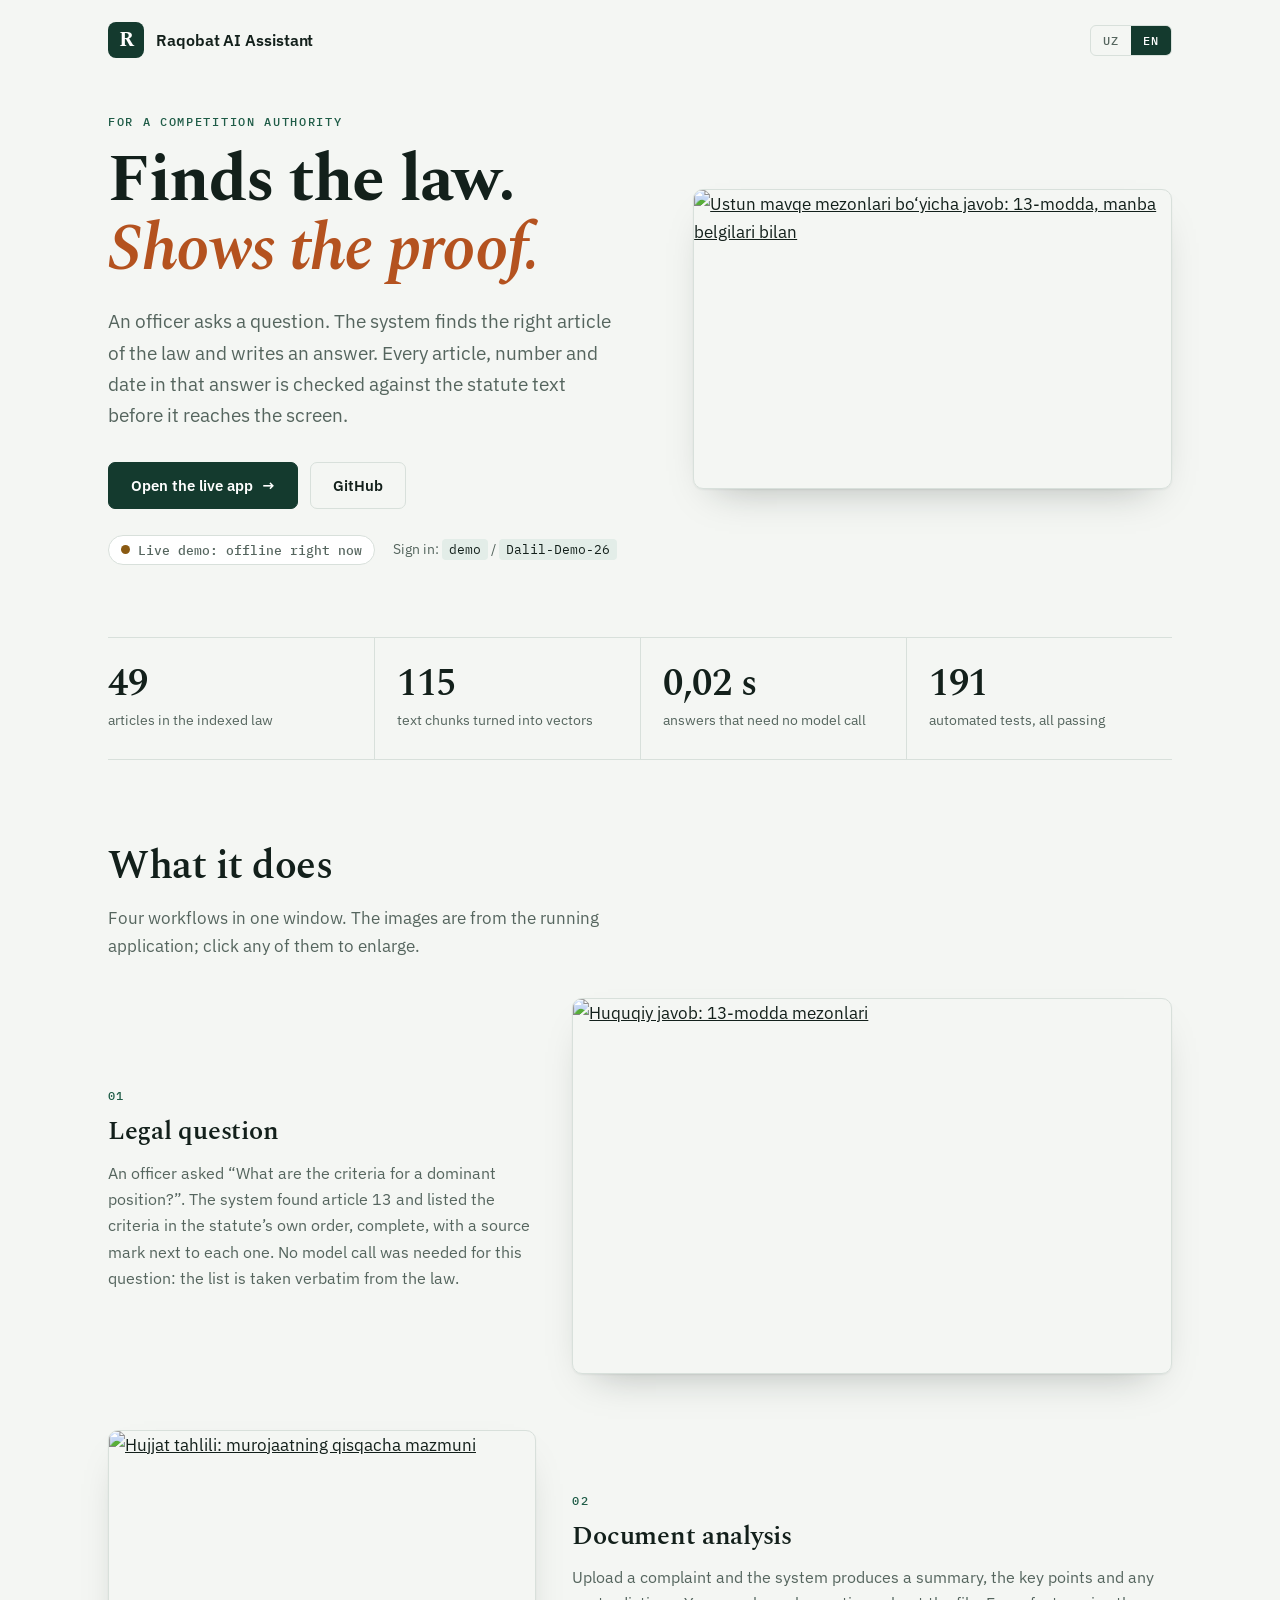
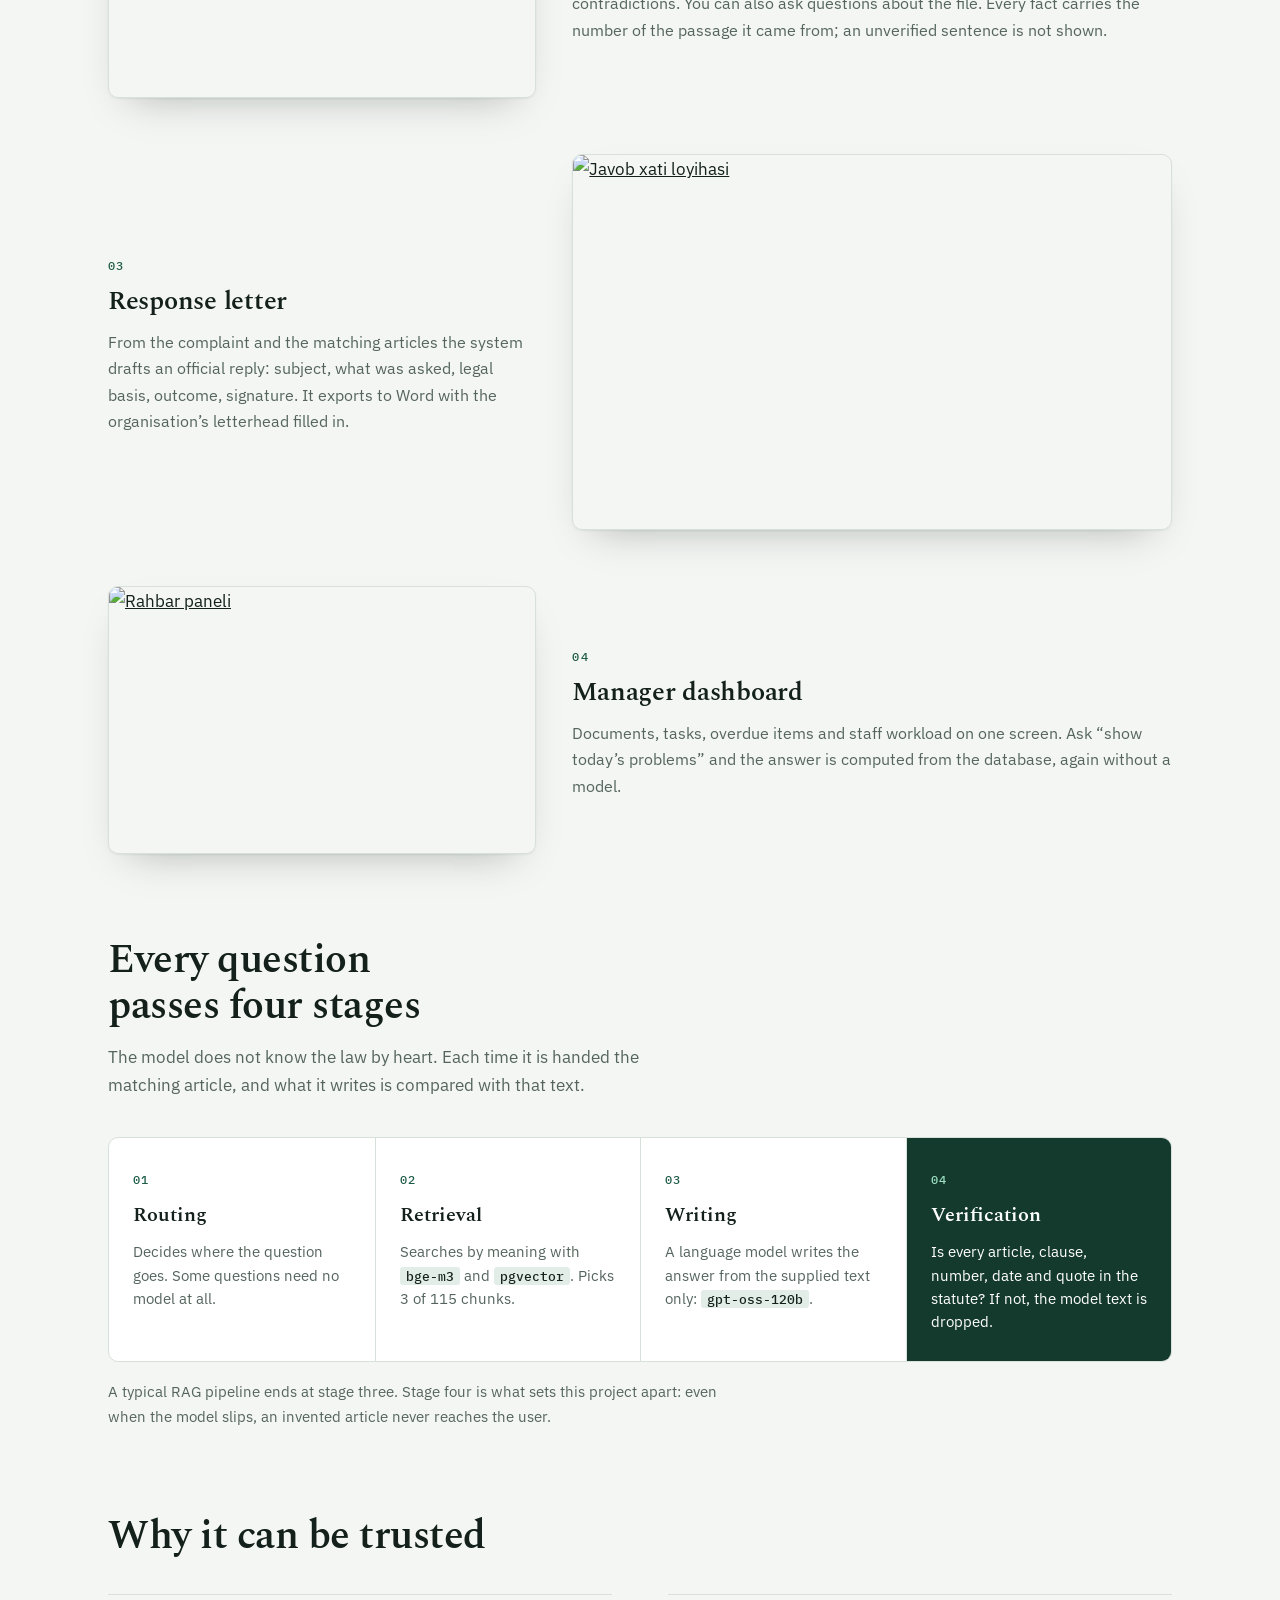
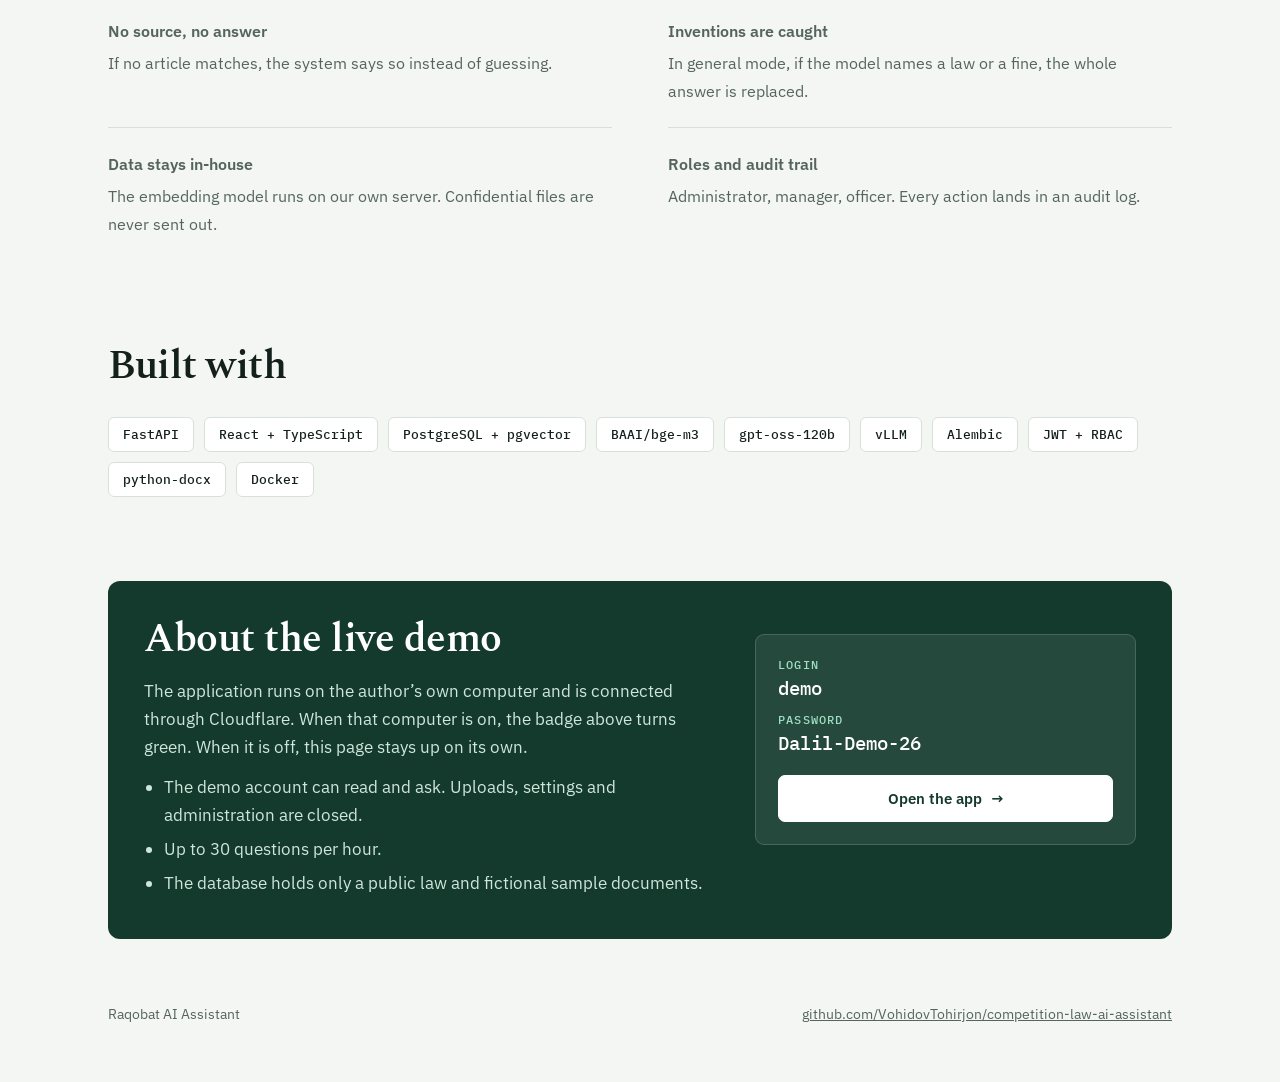
==== deploy/cloudflare/site/index.html @ 1a6912bb "feat(deploy): public demo on Cloudflare Pages behind a read-only gateway deploy/cloudflare holds the" ====
<!doctype html>
<html lang="uz">
<head>
<meta charset="utf-8">
<meta name="viewport" content="width=device-width, initial-scale=1">
<title>Raqobat AI Assistant</title>
<meta name="description" content="Raqobat qo‘mitasi xodimlari uchun AI yordamchi. Har bir javob qonun moddasiga tayanadi va chiqishdan oldin tekshiriladi.">
<link rel="icon" href="data:image/svg+xml,%3Csvg xmlns='http://www.w3.org/2000/svg' viewBox='0 0 32 32'%3E%3Crect width='32' height='32' rx='7' fill='%23143A2E'/%3E%3Ctext x='16' y='23' font-size='20' text-anchor='middle' fill='white' font-family='Georgia,serif' font-weight='700'%3ER%3C/text%3E%3C/svg%3E">
<link rel="stylesheet" href="https://fonts.googleapis.com/css2?family=Spectral:ital,wght@0,400;0,600;0,700;1,400&family=IBM+Plex+Sans:wght@400;500;600&family=IBM+Plex+Mono:wght@400;500&display=swap">
<style>
  :root {
    --paper: #F4F6F3;
    --surface: #FFFFFF;
    --ink: #13201B;
    --muted: #55655E;
    --rule: #D8E0DB;
    --green: #143A2E;
    --green-mid: #1F5C47;
    --green-soft: #E3EDE8;
    --accent: #B4521F;
    --ok: #1C7A4F;
    --off: #8A5A12;
    --shadow: 0 1px 2px rgba(19,32,27,.06), 0 18px 40px -22px rgba(19,32,27,.35);
    --display: "Spectral", Georgia, serif;
    --body: "IBM Plex Sans", system-ui, sans-serif;
    --mono: "IBM Plex Mono", ui-monospace, monospace;
  }
  @media (prefers-color-scheme: dark) {
    :root:not([data-theme="light"]) {
      --paper: #0E1613; --surface: #15211C; --ink: #E5ECE8; --muted: #93A59D;
      --rule: #25332D; --green: #0A241B; --green-mid: #5FBF9C; --green-soft: #17302A;
      --accent: #E08A57; --ok: #5FD39A; --off: #E0B060;
      --shadow: 0 1px 2px rgba(0,0,0,.4), 0 18px 40px -22px rgba(0,0,0,.7);
    }
  }
  :root[data-theme="dark"] {
    --paper: #0E1613; --surface: #15211C; --ink: #E5ECE8; --muted: #93A59D;
    --rule: #25332D; --green: #0A241B; --green-mid: #5FBF9C; --green-soft: #17302A;
    --accent: #E08A57; --ok: #5FD39A; --off: #E0B060;
    --shadow: 0 1px 2px rgba(0,0,0,.4), 0 18px 40px -22px rgba(0,0,0,.7);
  }

  * { box-sizing: border-box; }
  html { scroll-behavior: smooth; }
  body { margin: 0; background: var(--paper); color: var(--ink); font-family: var(--body);
         font-size: 17px; line-height: 1.65; -webkit-font-smoothing: antialiased; }
  .wrap { max-width: 1120px; margin: 0 auto; padding: 0 28px; }
  a { color: inherit; }
  :focus-visible { outline: 2px solid var(--accent); outline-offset: 3px; }

  /* top bar */
  header.top { display: flex; align-items: center; justify-content: space-between; padding: 22px 0; }
  .brand { display: flex; align-items: center; gap: 12px; text-decoration: none; }
  .mark { width: 36px; height: 36px; border-radius: 8px; background: var(--green); color: #fff;
          display: grid; place-items: center; font: 700 21px/1 var(--display); }
  .brand b { font-weight: 600; font-size: 16px; letter-spacing: -.005em; }
  .lang { display: flex; border: 1px solid var(--rule); border-radius: 6px; overflow: hidden; }
  .lang button { font: 500 12px var(--mono); letter-spacing: .08em; padding: 7px 12px; border: 0;
                 background: transparent; color: var(--muted); cursor: pointer; }
  .lang button[aria-pressed="true"] { background: var(--green); color: #fff; }

  /* hero */
  .hero { display: grid; grid-template-columns: minmax(0, 1.05fr) minmax(0, .95fr); gap: 56px;
          align-items: center; padding: 34px 0 72px; }
  .eyebrow { font: 500 12px var(--mono); letter-spacing: .14em; text-transform: uppercase;
             color: var(--green-mid); margin: 0 0 18px; }
  h1 { font-family: var(--display); font-weight: 700; font-size: clamp(40px, 5.6vw, 66px);
       line-height: 1.04; letter-spacing: -.02em; margin: 0 0 22px; text-wrap: balance; }
  h1 em { font-style: italic; font-weight: 600; color: var(--accent); }
  .lead { font-size: 19px; color: var(--muted); max-width: 46ch; margin: 0 0 30px; }
  .cta { display: flex; flex-wrap: wrap; gap: 12px; margin-bottom: 26px; }
  .btn { display: inline-flex; align-items: center; gap: 9px; font: 600 15px var(--body);
         padding: 13px 22px; border-radius: 7px; text-decoration: none; border: 1px solid var(--green);
         background: var(--green); color: #fff; }
  .btn.ghost { background: transparent; color: var(--ink); border-color: var(--rule); }
  .btn:hover { filter: brightness(1.12); }
  .btn.ghost:hover { background: var(--green-soft); filter: none; }

  .live { display: flex; flex-wrap: wrap; gap: 8px 18px; align-items: center; font-size: 14px; color: var(--muted); }
  .chip { display: inline-flex; align-items: center; gap: 8px; font: 500 12.5px var(--mono);
          padding: 6px 12px; border: 1px solid var(--rule); border-radius: 999px; background: var(--surface); }
  .dot { width: 9px; height: 9px; border-radius: 50%; background: var(--muted); }
  .chip[data-state="on"] .dot { background: var(--ok); box-shadow: 0 0 0 4px color-mix(in srgb, var(--ok) 22%, transparent); }
  .chip[data-state="off"] .dot { background: var(--off); }
  .live code { font-family: var(--mono); font-size: 13px; background: var(--green-soft); padding: 2px 7px; border-radius: 4px; color: var(--ink); }

  .shot { margin: 0; position: relative; }
  .shot img { display: block; width: 100%; height: auto; border-radius: 10px; border: 1px solid var(--rule); box-shadow: var(--shadow); }
  .shot a { display: block; cursor: zoom-in; }

  /* numbers */
  .numbers { display: grid; grid-template-columns: repeat(4, 1fr); border-block: 1px solid var(--rule); }
  .numbers div { padding: 26px 22px; border-left: 1px solid var(--rule); }
  .numbers div:first-child { border-left: 0; padding-left: 0; }
  .numbers b { display: block; font: 600 38px/1.1 var(--display); letter-spacing: -.01em; font-variant-numeric: tabular-nums; }
  .numbers span { font-size: 14px; color: var(--muted); }

  section { padding: 84px 0 0; }
  h2 { font-family: var(--display); font-weight: 600; font-size: clamp(28px, 3.6vw, 40px); line-height: 1.14;
       letter-spacing: -.012em; margin: 0 0 14px; text-wrap: balance; max-width: 22ch; }
  .sub { color: var(--muted); max-width: 56ch; margin: 0 0 38px; }

  /* features */
  .features { display: grid; gap: 56px; }
  .feature { display: grid; grid-template-columns: minmax(0, 5fr) minmax(0, 7fr); gap: 36px; align-items: center; }
  .feature:nth-child(even) .ftext { order: 2; }
  .ftext small { font: 500 12px var(--mono); letter-spacing: .12em; color: var(--green-mid); }
  .ftext h3 { font: 600 26px/1.2 var(--display); margin: 8px 0 12px; letter-spacing: -.01em; }
  .ftext p { margin: 0; color: var(--muted); font-size: 16px; }
  .fshot { margin: 0; }
  .fshot a { display: block; cursor: zoom-in; }
  .fshot img { display: block; width: 100%; height: auto; border-radius: 10px; border: 1px solid var(--rule); box-shadow: var(--shadow); }
  .fshot a:hover img { box-shadow: 0 1px 2px rgba(19,32,27,.08), 0 26px 50px -22px rgba(19,32,27,.45); }

  /* lightbox */
  dialog.zoom { border: 0; padding: 0; background: transparent; max-width: min(96vw, 1600px); max-height: 94vh; }
  dialog.zoom::backdrop { background: rgba(10, 18, 15, .78); backdrop-filter: blur(3px); }
  dialog.zoom img { display: block; max-width: 96vw; max-height: 92vh; width: auto; height: auto; border-radius: 10px; box-shadow: 0 30px 80px rgba(0,0,0,.5); }
  dialog.zoom button { position: fixed; top: 14px; right: 18px; font: 600 15px var(--body); color: #fff; background: rgba(255,255,255,.14);
                       border: 1px solid rgba(255,255,255,.3); border-radius: 999px; padding: 8px 14px; cursor: pointer; }

  /* layers */
  .layers { display: grid; grid-template-columns: repeat(4, 1fr); gap: 0; border: 1px solid var(--rule); border-radius: 10px; overflow: hidden; background: var(--surface); }
  .layer { padding: 26px 24px 28px; border-left: 1px solid var(--rule); position: relative; }
  .layer:first-child { border-left: 0; }
  .layer small { font: 500 11.5px var(--mono); letter-spacing: .1em; text-transform: uppercase; color: var(--green-mid); }
  .layer h3 { font: 600 20px var(--display); margin: 8px 0 10px; }
  .layer p { margin: 0; font-size: 15px; color: var(--muted); line-height: 1.55; }
  .layer code { font: 500 12.5px var(--mono); color: var(--ink); background: var(--green-soft); padding: 1px 6px; border-radius: 3px; }
  .layer:last-child { background: var(--green); }
  .layer:last-child h3, .layer:last-child p { color: #fff; }
  .layer:last-child small { color: #9FE0C3; }
  .layer:last-child code { background: rgba(255,255,255,.14); color: #fff; }
  .layers-note { margin: 18px 0 0; font-size: 15px; color: var(--muted); max-width: 70ch; }

  /* trust */
  .trust { display: grid; grid-template-columns: repeat(2, 1fr); gap: 0 56px; }
  .trust div { padding: 22px 0; border-top: 1px solid var(--rule); }
  .trust b { display: block; font-weight: 600; margin-bottom: 4px; }
  .trust span { color: var(--muted); font-size: 16px; }

  .stack { display: flex; flex-wrap: wrap; gap: 10px; margin: 0; padding: 0; list-style: none; }
  .stack li { font: 500 13px var(--mono); padding: 8px 14px; border: 1px solid var(--rule); border-radius: 6px; background: var(--surface); }

  /* demo box */
  .demo { display: grid; grid-template-columns: 1.2fr .8fr; gap: 40px; padding: 36px; border-radius: 12px;
          background: var(--green); color: #fff; }
  .demo h2 { color: #fff; max-width: none; }
  .demo p { color: #CFE6DB; margin: 0 0 12px; }
  .demo ul { margin: 0; padding-left: 20px; color: #CFE6DB; }
  .demo li { margin-bottom: 6px; }
  .cred { background: rgba(255,255,255,.08); border: 1px solid rgba(255,255,255,.16); border-radius: 9px; padding: 22px; align-self: start; }
  .cred dt { font: 500 11.5px var(--mono); letter-spacing: .1em; text-transform: uppercase; color: #9FE0C3; margin-top: 12px; }
  .cred dt:first-child { margin-top: 0; }
  .cred dd { margin: 4px 0 0; font: 500 19px var(--mono); }
  .cred .btn { margin-top: 20px; background: #fff; color: var(--green); border-color: #fff; width: 100%; justify-content: center; }

  footer { padding: 64px 0 56px; color: var(--muted); font-size: 14px; display: flex; flex-wrap: wrap; gap: 8px 24px; justify-content: space-between; }

  [lang-en] { display: none; }
  html[lang="en"] [lang-uz] { display: none; }
  html[lang="en"] [lang-en] { display: revert; }

  @media (max-width: 900px) {
    .hero { grid-template-columns: 1fr; gap: 36px; padding-bottom: 52px; }
    .layers, .numbers { grid-template-columns: repeat(2, 1fr); }
    .feature { grid-template-columns: 1fr; gap: 16px; }
    .feature:nth-child(even) .ftext { order: 0; }
    .layer:nth-child(3) { border-left: 0; }
    .layer:nth-child(n+3) { border-top: 1px solid var(--rule); }
    .numbers div:nth-child(3) { border-left: 0; padding-left: 0; }
    .numbers div:nth-child(n+3) { border-top: 1px solid var(--rule); }
    .trust, .demo { grid-template-columns: 1fr; }
    .demo { padding: 26px; gap: 26px; }
  }
  @media (max-width: 520px) {
    .wrap { padding: 0 18px; }
    .layers { grid-template-columns: 1fr; }
    .layer { border-left: 0; border-top: 1px solid var(--rule); }
    .layer:first-child { border-top: 0; }
    section { padding-top: 64px; }
  }
  @media (prefers-reduced-motion: reduce) { html { scroll-behavior: auto; } }
</style>
</head>
<body>
<div class="wrap">

  <header class="top">
    <a class="brand" href="/"><span class="mark">R</span><b>Raqobat AI Assistant</b></a>
    <div class="lang" role="group" aria-label="Language">
      <button type="button" data-set="uz" aria-pressed="true">UZ</button>
      <button type="button" data-set="en" aria-pressed="false">EN</button>
    </div>
  </header>

  <div class="hero">
    <div>
      <p class="eyebrow"><span lang-uz>Raqobat qo‘mitasi uchun</span><span lang-en>For a competition authority</span></p>
      <h1>
        <span lang-uz>Qonunni topadi. <em>Dalilini</em> ko‘rsatadi.</span>
        <span lang-en>Finds the law. <em>Shows the proof.</em></span>
      </h1>
      <p class="lead">
        <span lang-uz>Xodim savol beradi, tizim kerakli qonun moddasini topadi va javob yozadi. Javobdagi har bir modda, son va sana qonun matni bilan solishtiriladi, shundan keyingina ekranga chiqadi.</span>
        <span lang-en>An officer asks a question. The system finds the right article of the law and writes an answer. Every article, number and date in that answer is checked against the statute text before it reaches the screen.</span>
      </p>
      <div class="cta">
        <a class="btn" href="/app/"><span lang-uz>Jonli ilovani ochish</span><span lang-en>Open the live app</span> →</a>
        <a class="btn ghost" href="https://github.com/VohidovTohirjon/competition-law-ai-assistant" rel="noopener">GitHub</a>
      </div>
      <div class="live">
        <span class="chip" id="status" data-state="wait"><span class="dot"></span><span id="status-text">…</span></span>
        <span>
          <span lang-uz>Kirish:</span><span lang-en>Sign in:</span>
          <code>demo</code> / <code>Dalil-Demo-26</code>
        </span>
      </div>
    </div>
    <figure class="shot">
      <a href="/img/legal-answer.jpg" data-zoom><img src="/img/legal-answer.jpg" alt="Ustun mavqe mezonlari bo‘yicha javob: 13-modda, manba belgilari bilan" width="1800" height="1125" fetchpriority="high"></a>
    </figure>
  </div>

  <div class="numbers">
    <div><b>49</b><span lang-uz>modda indekslangan qonun</span><span lang-en>articles in the indexed law</span></div>
    <div><b>115</b><span lang-uz>vektorga aylantirilgan matn parchasi</span><span lang-en>text chunks turned into vectors</span></div>
    <div><b>0,02 s</b><span lang-uz>modelsiz javob beriladigan savollar</span><span lang-en>answers that need no model call</span></div>
    <div><b>191</b><span lang-uz>avtomatik test, hammasi o‘tadi</span><span lang-en>automated tests, all passing</span></div>
  </div>

  <section>
    <h2><span lang-uz>Ichida nima bor</span><span lang-en>What it does</span></h2>
    <p class="sub">
      <span lang-uz>To‘rtta ish jarayoni, hammasi bitta oynada. Rasmlar ishlab turgan ilovadan olingan, bosib kattalashtirish mumkin.</span>
      <span lang-en>Four workflows in one window. The images are from the running application; click any of them to enlarge.</span>
    </p>
    <div class="features">
      <article class="feature">
        <div class="ftext">
          <small>01</small>
          <h3><span lang-uz>Huquqiy savol</span><span lang-en>Legal question</span></h3>
          <p><span lang-uz>Xodim «Ustun mavqeni aniqlash mezonlari qanday?» deb so‘radi. Tizim 13-moddani topdi va mezonlarni qonundagi tartibda, to‘liq va har bir band yonida manba belgisi bilan chiqardi. Bu savolga model umuman chaqirilmadi: ro‘yxat qonun matnidan so‘zma-so‘z olinadi.</span>
             <span lang-en>An officer asked “What are the criteria for a dominant position?”. The system found article 13 and listed the criteria in the statute’s own order, complete, with a source mark next to each one. No model call was needed for this question: the list is taken verbatim from the law.</span></p>
        </div>
        <figure class="fshot"><a href="/img/legal-answer.jpg" data-zoom><img loading="lazy" src="/img/legal-answer.jpg" alt="Huquqiy javob: 13-modda mezonlari" width="1800" height="1125"></a></figure>
      </article>
      <article class="feature">
        <div class="ftext">
          <small>02</small>
          <h3><span lang-uz>Hujjat tahlili</span><span lang-en>Document analysis</span></h3>
          <p><span lang-uz>Murojaat yuklanadi, tizim qisqacha mazmun, asosiy bandlar va bir-biriga zid joylarni chiqaradi. Hujjat bo‘yicha savol ham berish mumkin. Har bir fakt yonida u olingan parchaning raqami turadi, tasdiqlanmagan jumla ko‘rsatilmaydi.</span>
             <span lang-en>Upload a complaint and the system produces a summary, the key points and any contradictions. You can also ask questions about the file. Every fact carries the number of the passage it came from; an unverified sentence is not shown.</span></p>
        </div>
        <figure class="fshot"><a href="/img/document-analysis.jpg" data-zoom><img loading="lazy" src="/img/document-analysis.jpg" alt="Hujjat tahlili: murojaatning qisqacha mazmuni" width="1800" height="1125"></a></figure>
      </article>
      <article class="feature">
        <div class="ftext">
          <small>03</small>
          <h3><span lang-uz>Javob xati</span><span lang-en>Response letter</span></h3>
          <p><span lang-uz>Murojaat va unga mos qonun moddalari asosida rasmiy javob xati loyihasi tuziladi: mavzu, murojaat mazmuni, huquqiy asos, ko‘rib chiqish natijasi, imzo. Word fayl sifatida yuklab olinadi, tashkilot rekvizitlari blankga o‘zi tushadi.</span>
             <span lang-en>From the complaint and the matching articles the system drafts an official reply: subject, what was asked, legal basis, outcome, signature. It exports to Word with the organisation’s letterhead filled in.</span></p>
        </div>
        <figure class="fshot"><a href="/img/response-letter.jpg" data-zoom><img loading="lazy" src="/img/response-letter.jpg" alt="Javob xati loyihasi" width="1800" height="1125"></a></figure>
      </article>
      <article class="feature">
        <div class="ftext">
          <small>04</small>
          <h3><span lang-uz>Rahbar paneli</span><span lang-en>Manager dashboard</span></h3>
          <p><span lang-uz>Hujjatlar, topshiriqlar, kechikishlar va xodimlar yuklamasi bir ekranda. «Bugungi muammolarni ko‘rsat» degan savolga tizim bazadan hisoblab javob beradi, bu yerda ham model ishlatilmaydi.</span>
             <span lang-en>Documents, tasks, overdue items and staff workload on one screen. Ask “show today’s problems” and the answer is computed from the database, again without a model.</span></p>
        </div>
        <figure class="fshot"><a href="/img/dashboard.jpg" data-zoom><img loading="lazy" src="/img/dashboard.jpg" alt="Rahbar paneli" width="1800" height="1125"></a></figure>
      </article>
    </div>
  </section>

  <section>
    <h2><span lang-uz>Savol to‘rt bosqichdan o‘tadi</span><span lang-en>Every question passes four stages</span></h2>
    <p class="sub">
      <span lang-uz>Model qonunni yoddan bilmaydi. Har safar unga topilgan modda matni beriladi va yozgani shu matn bilan solishtiriladi.</span>
      <span lang-en>The model does not know the law by heart. Each time it is handed the matching article, and what it writes is compared with that text.</span>
    </p>
    <div class="layers">
      <div class="layer"><small>01</small>
        <h3><span lang-uz>Yo‘naltirish</span><span lang-en>Routing</span></h3>
        <p><span lang-uz>Savol qaysi yo‘lga ketishini hal qiladi. Ba’zi savollarga model umuman kerak emas.</span><span lang-en>Decides where the question goes. Some questions need no model at all.</span></p></div>
      <div class="layer"><small>02</small>
        <h3><span lang-uz>Qidiruv</span><span lang-en>Retrieval</span></h3>
        <p><span lang-uz>Matnni ma’no bo‘yicha qidiradi: <code>bge-m3</code> va <code>pgvector</code>. 115 parchadan 3 tasini tanlaydi.</span><span lang-en>Searches by meaning with <code>bge-m3</code> and <code>pgvector</code>. Picks 3 of 115 chunks.</span></p></div>
      <div class="layer"><small>03</small>
        <h3><span lang-uz>Yozish</span><span lang-en>Writing</span></h3>
        <p><span lang-uz>Til modeli faqat berilgan matndan javob tuzadi: <code>gpt-oss-120b</code>.</span><span lang-en>A language model writes the answer from the supplied text only: <code>gpt-oss-120b</code>.</span></p></div>
      <div class="layer"><small>04</small>
        <h3><span lang-uz>Tekshirish</span><span lang-en>Verification</span></h3>
        <p><span lang-uz>Modda, band, son, sana va iqtibos qonun matnida bormi. Tasdiqlanmasa, model matni ko‘rsatilmaydi.</span><span lang-en>Is every article, clause, number, date and quote in the statute? If not, the model text is dropped.</span></p></div>
    </div>
    <p class="layers-note">
      <span lang-uz>Odatdagi RAG uchinchi bosqichda tugaydi. To‘rtinchisi shu loyihaning asosiy farqi: model xato qilsa ham, foydalanuvchiga uydirma modda yetib bormaydi.</span>
      <span lang-en>A typical RAG pipeline ends at stage three. Stage four is what sets this project apart: even when the model slips, an invented article never reaches the user.</span>
    </p>
  </section>

  <section>
    <h2><span lang-uz>Nega unga ishonish mumkin</span><span lang-en>Why it can be trusted</span></h2>
    <div class="trust" style="margin-top:34px">
      <div><b><span lang-uz>Manbasiz javob yo‘q</span><span lang-en>No source, no answer</span></b>
        <span lang-uz>Mos modda topilmasa, tizim shuni aytadi. Taxmin qilib yozmaydi.</span>
        <span lang-en>If no article matches, the system says so instead of guessing.</span></div>
      <div><b><span lang-uz>Uydirma ushlanadi</span><span lang-en>Inventions are caught</span></b>
        <span lang-uz>Umumiy rejimda model qonun nomi yoki jarima summasini aytsa, javob butunlay almashtiriladi.</span>
        <span lang-en>In general mode, if the model names a law or a fine, the whole answer is replaced.</span></div>
      <div><b><span lang-uz>Ma’lumot tashqariga chiqmaydi</span><span lang-en>Data stays in-house</span></b>
        <span lang-uz>Qidiruv modeli o‘z serverda ishlaydi. Maxfiy hujjat tashqi xizmatga yuborilmaydi.</span>
        <span lang-en>The embedding model runs on our own server. Confidential files are never sent out.</span></div>
      <div><b><span lang-uz>Rollar va jurnal</span><span lang-en>Roles and audit trail</span></b>
        <span lang-uz>Administrator, rahbar, xodim. Har bir amal audit jurnaliga yoziladi.</span>
        <span lang-en>Administrator, manager, officer. Every action lands in an audit log.</span></div>
    </div>
  </section>

  <section>
    <h2><span lang-uz>Nimalardan qurilgan</span><span lang-en>Built with</span></h2>
    <ul class="stack" style="margin-top:28px">
      <li>FastAPI</li><li>React + TypeScript</li><li>PostgreSQL + pgvector</li><li>BAAI/bge-m3</li>
      <li>gpt-oss-120b</li><li>vLLM</li><li>Alembic</li><li>JWT + RBAC</li><li>python-docx</li><li>Docker</li>
    </ul>
  </section>

  <section>
    <div class="demo">
      <div>
        <h2><span lang-uz>Jonli namoyish haqida</span><span lang-en>About the live demo</span></h2>
        <p>
          <span lang-uz>Ilova muallifning o‘z kompyuterida ishlaydi va Cloudflare orqali ulanadi. Kompyuter yoqiq bo‘lsa yuqoridagi belgi yashil bo‘ladi. O‘chiq bo‘lsa, shu sahifaning o‘zi ochiq qoladi.</span>
          <span lang-en>The application runs on the author’s own computer and is connected through Cloudflare. When that computer is on, the badge above turns green. When it is off, this page stays up on its own.</span>
        </p>
        <ul>
          <li><span lang-uz>Namoyish hisobi faqat o‘qiydi va savol beradi. Yuklash, sozlash va boshqarish yopiq.</span><span lang-en>The demo account can read and ask. Uploads, settings and administration are closed.</span></li>
          <li><span lang-uz>Soatiga 30 tagacha savol.</span><span lang-en>Up to 30 questions per hour.</span></li>
          <li><span lang-uz>Bazada faqat ochiq qonun va uydirma namunaviy hujjatlar bor.</span><span lang-en>The database holds only a public law and fictional sample documents.</span></li>
        </ul>
      </div>
      <dl class="cred">
        <dt>Login</dt><dd>demo</dd>
        <dt><span lang-uz>Parol</span><span lang-en>Password</span></dt><dd>Dalil-Demo-26</dd>
        <a class="btn" href="/app/"><span lang-uz>Ilovani ochish</span><span lang-en>Open the app</span> →</a>
      </dl>
    </div>
  </section>

  <dialog class="zoom" id="zoom"><button type="button" id="zoom-close">✕</button><img alt=""></dialog>

  <footer>
    <span>Raqobat AI Assistant</span>
    <span><a href="https://github.com/VohidovTohirjon/competition-law-ai-assistant" rel="noopener">github.com/VohidovTohirjon/competition-law-ai-assistant</a></span>
  </footer>
</div>

<script>
(function () {
  var root = document.documentElement;
  var saved = null;
  try { saved = localStorage.getItem("dalil_lang"); } catch (e) {}
  var lang = saved || ((navigator.language || "uz").slice(0, 2) === "en" ? "en" : "uz");
  function setLang(value) {
    lang = value;
    root.lang = value;
    document.querySelectorAll(".lang button").forEach(function (b) {
      b.setAttribute("aria-pressed", String(b.dataset.set === value));
    });
    try { localStorage.setItem("dalil_lang", value); } catch (e) {}
    paint(lastState);
  }
  document.querySelectorAll(".lang button").forEach(function (b) {
    b.addEventListener("click", function () { setLang(b.dataset.set); });
  });

  var chip = document.getElementById("status");
  var text = document.getElementById("status-text");
  var lastState = "wait";
  var words = {
    wait: { uz: "Tekshirilmoqda", en: "Checking" },
    on:   { uz: "Jonli demo: onlayn", en: "Live demo: online" },
    off:  { uz: "Jonli demo: hozir o‘chiq", en: "Live demo: offline right now" }
  };
  function paint(state) {
    lastState = state;
    chip.dataset.state = state;
    text.textContent = words[state][lang];
  }
  function poll() {
    fetch("/_status", { cache: "no-store" })
      .then(function (r) { return r.json(); })
      .then(function (d) { paint(d.online ? "on" : "off"); })
      .catch(function () { paint("off"); });
  }
  setLang(lang);
  poll();

  var dlg = document.getElementById("zoom"), dlgImg = dlg.querySelector("img");
  document.querySelectorAll("a[data-zoom]").forEach(function (a) {
    a.addEventListener("click", function (e) {
      e.preventDefault(); dlgImg.src = a.getAttribute("href"); dlgImg.alt = a.querySelector("img").alt;
      if (dlg.showModal) dlg.showModal(); else window.open(a.href, "_blank");
    });
  });
  dlg.addEventListener("click", function (e) { if (e.target === dlg) dlg.close(); });
  document.getElementById("zoom-close").addEventListener("click", function () { dlg.close(); });
  setInterval(poll, 20000);
})();
</script>
</body>
</html>
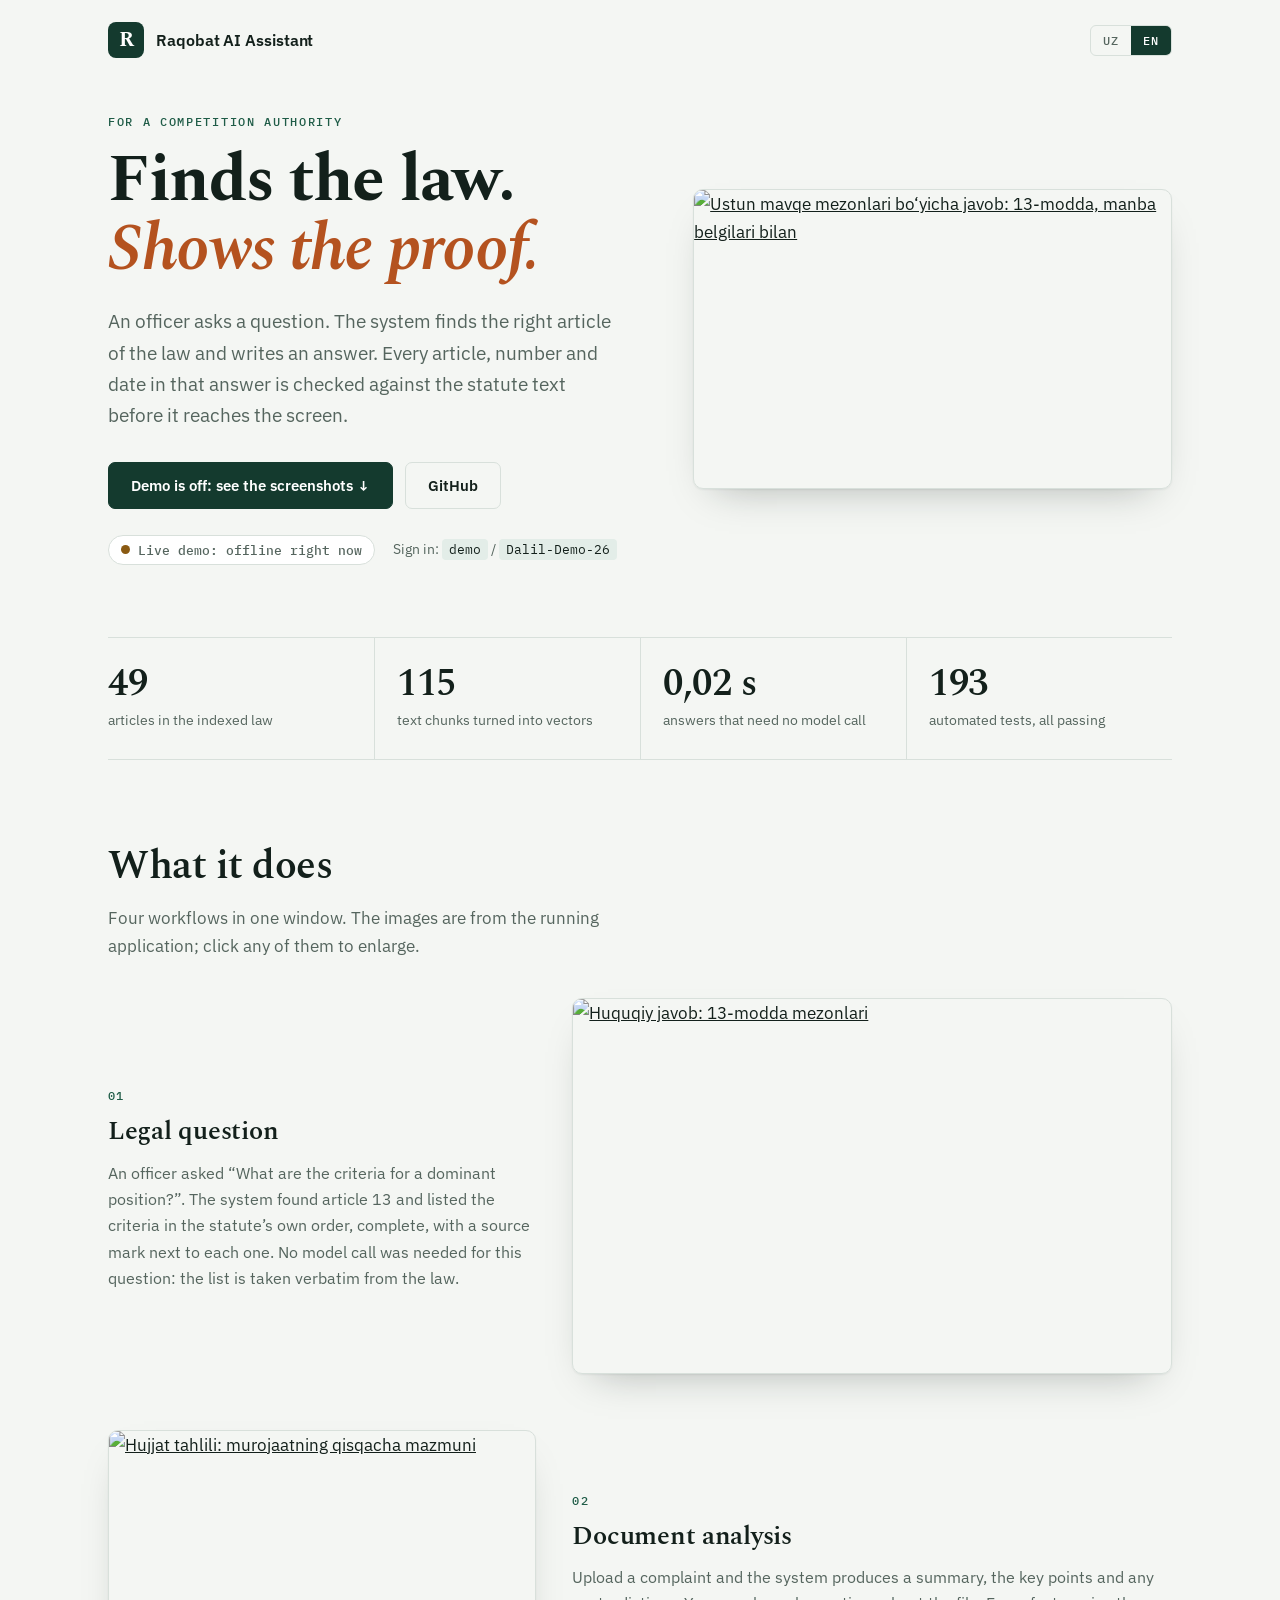
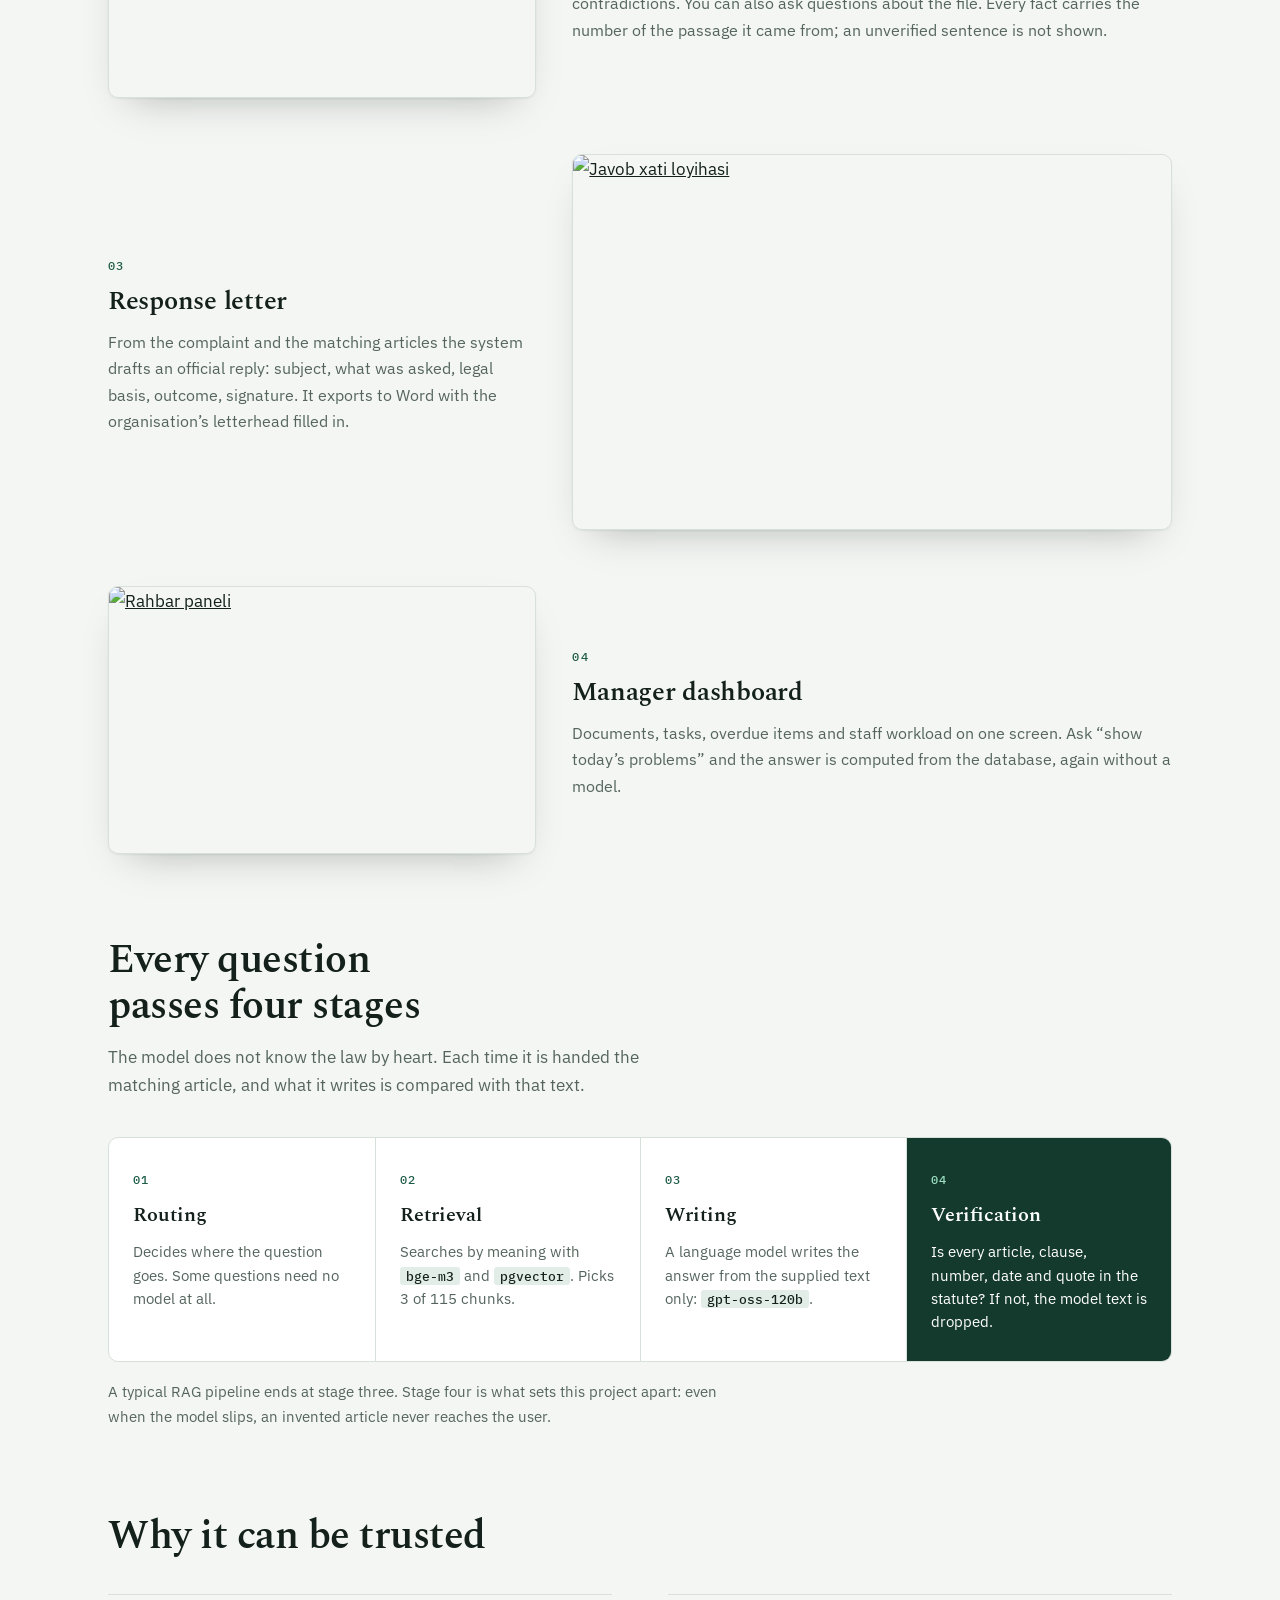
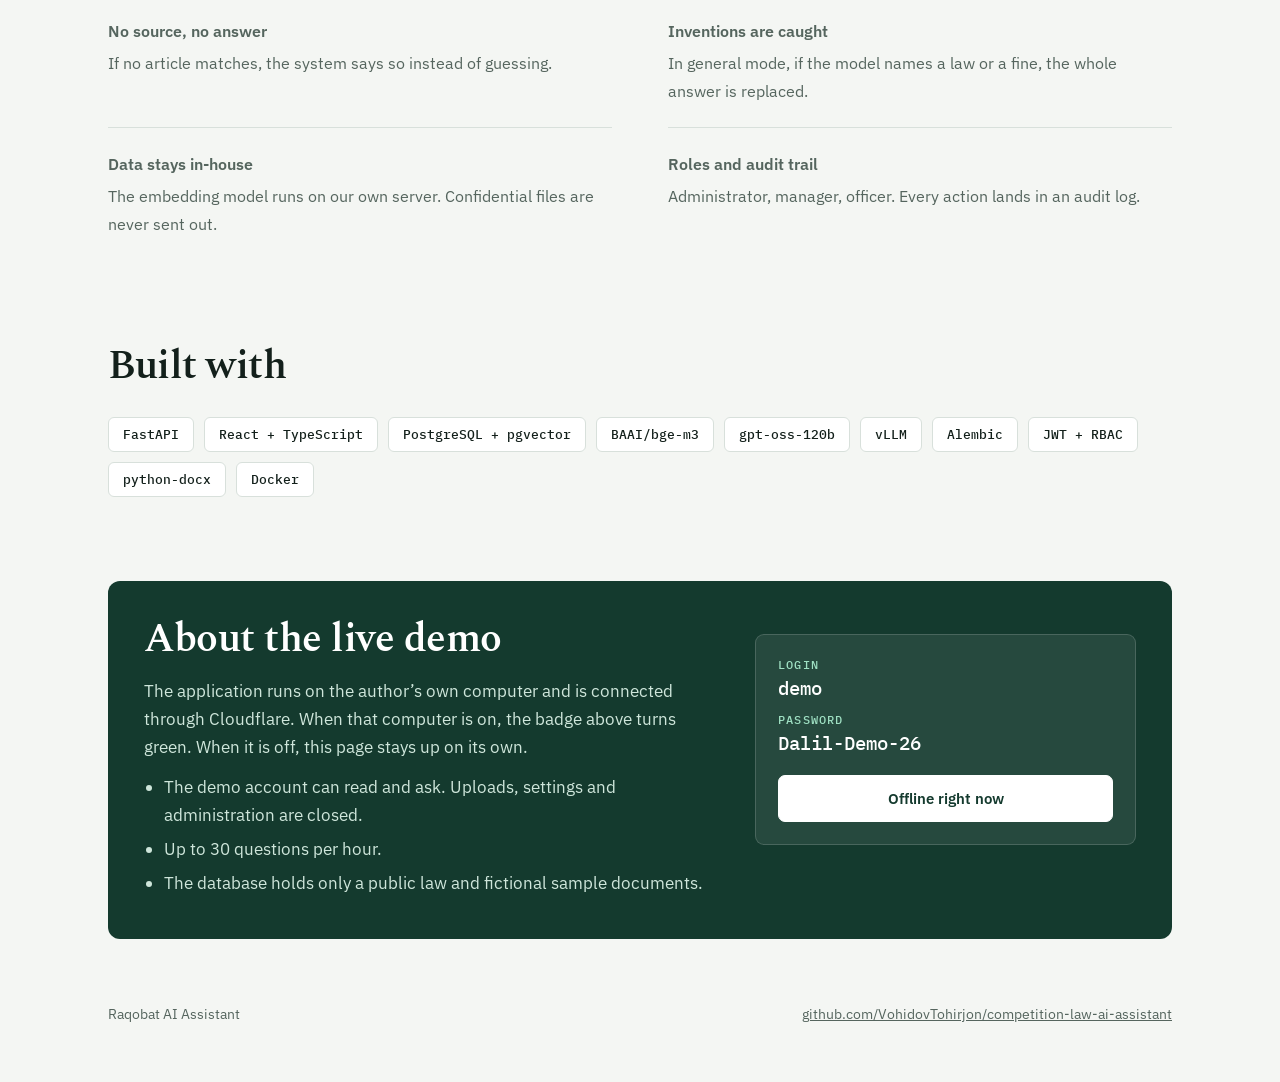
==== commit 1cf45261: "feat(demo): read-only demo polish, social preview and readable sample documents - Demo build hides u" ====
--- a/deploy/cloudflare/site/index.html
+++ b/deploy/cloudflare/site/index.html
@@ -5,6 +5,17 @@
 <meta name="viewport" content="width=device-width, initial-scale=1">
 <title>Raqobat AI Assistant</title>
 <meta name="description" content="Raqobat qo‘mitasi xodimlari uchun AI yordamchi. Har bir javob qonun moddasiga tayanadi va chiqishdan oldin tekshiriladi.">
+<meta property="og:type" content="website">
+<meta property="og:title" content="Raqobat AI Assistant">
+<meta property="og:description" content="Qonunni topadi, dalilini ko‘rsatadi. Raqobat qo‘mitasi uchun AI yordamchi: har bir javob qonun moddasiga tayanadi va chiqishdan oldin tekshiriladi.">
+<meta property="og:url" content="https://dalilai.pages.dev/">
+<meta property="og:image" content="https://dalilai.pages.dev/img/og.jpg">
+<meta property="og:image:width" content="1200">
+<meta property="og:image:height" content="630">
+<meta name="twitter:card" content="summary_large_image">
+<meta name="twitter:title" content="Raqobat AI Assistant">
+<meta name="twitter:description" content="Finds the law. Shows the proof. A grounded legal AI assistant for a competition authority.">
+<meta name="twitter:image" content="https://dalilai.pages.dev/img/og.jpg">
 <link rel="icon" href="data:image/svg+xml,%3Csvg xmlns='http://www.w3.org/2000/svg' viewBox='0 0 32 32'%3E%3Crect width='32' height='32' rx='7' fill='%23143A2E'/%3E%3Ctext x='16' y='23' font-size='20' text-anchor='middle' fill='white' font-family='Georgia,serif' font-weight='700'%3ER%3C/text%3E%3C/svg%3E">
 <link rel="stylesheet" href="https://fonts.googleapis.com/css2?family=Spectral:ital,wght@0,400;0,600;0,700;1,400&family=IBM+Plex+Sans:wght@400;500;600&family=IBM+Plex+Mono:wght@400;500&display=swap">
 <style>
@@ -157,6 +168,9 @@
 
   footer { padding: 64px 0 56px; color: var(--muted); font-size: 14px; display: flex; flex-wrap: wrap; gap: 8px 24px; justify-content: space-between; }
 
+  .t-off { display: none; }
+  body[data-live="off"] .t-on { display: none; }
+  body[data-live="off"] .t-off { display: inline; }
   [lang-en] { display: none; }
   html[lang="en"] [lang-uz] { display: none; }
   html[lang="en"] [lang-en] { display: revert; }
@@ -206,7 +220,7 @@
         <span lang-en>An officer asks a question. The system finds the right article of the law and writes an answer. Every article, number and date in that answer is checked against the statute text before it reaches the screen.</span>
       </p>
       <div class="cta">
-        <a class="btn" href="/app/"><span lang-uz>Jonli ilovani ochish</span><span lang-en>Open the live app</span> →</a>
+        <a class="btn" id="open-app" href="/app/"><span class="t-on"><span lang-uz>Jonli ilovani ochish</span><span lang-en>Open the live app</span> →</span><span class="t-off"><span lang-uz>Demo hozir o‘chiq: skrinshotlarni ko‘ring</span><span lang-en>Demo is off: see the screenshots</span> ↓</span></a>
         <a class="btn ghost" href="https://github.com/VohidovTohirjon/competition-law-ai-assistant" rel="noopener">GitHub</a>
       </div>
       <div class="live">
@@ -226,7 +240,7 @@
     <div><b>49</b><span lang-uz>modda indekslangan qonun</span><span lang-en>articles in the indexed law</span></div>
     <div><b>115</b><span lang-uz>vektorga aylantirilgan matn parchasi</span><span lang-en>text chunks turned into vectors</span></div>
     <div><b>0,02 s</b><span lang-uz>modelsiz javob beriladigan savollar</span><span lang-en>answers that need no model call</span></div>
-    <div><b>191</b><span lang-uz>avtomatik test, hammasi o‘tadi</span><span lang-en>automated tests, all passing</span></div>
+    <div><b>193</b><span lang-uz>avtomatik test, hammasi o‘tadi</span><span lang-en>automated tests, all passing</span></div>
   </div>
 
   <section>
@@ -235,7 +249,7 @@
       <span lang-uz>To‘rtta ish jarayoni, hammasi bitta oynada. Rasmlar ishlab turgan ilovadan olingan, bosib kattalashtirish mumkin.</span>
       <span lang-en>Four workflows in one window. The images are from the running application; click any of them to enlarge.</span>
     </p>
-    <div class="features">
+    <div class="features" id="features">
       <article class="feature">
         <div class="ftext">
           <small>01</small>
@@ -344,7 +358,7 @@
       <dl class="cred">
         <dt>Login</dt><dd>demo</dd>
         <dt><span lang-uz>Parol</span><span lang-en>Password</span></dt><dd>Dalil-Demo-26</dd>
-        <a class="btn" href="/app/"><span lang-uz>Ilovani ochish</span><span lang-en>Open the app</span> →</a>
+        <a class="btn" id="open-app-2" href="/app/"><span class="t-on"><span lang-uz>Ilovani ochish</span><span lang-en>Open the app</span> →</span><span class="t-off"><span lang-uz>Hozir o‘chiq</span><span lang-en>Offline right now</span></span></a>
       </dl>
     </div>
   </section>
@@ -386,6 +400,11 @@
   };
   function paint(state) {
     lastState = state;
+    document.body.dataset.live = state === "off" ? "off" : "on";
+    ["open-app", "open-app-2"].forEach(function (id) {
+      var a = document.getElementById(id);
+      if (a) a.setAttribute("href", state === "off" ? (id === "open-app" ? "#features" : "#features") : "/app/");
+    });
     chip.dataset.state = state;
     text.textContent = words[state][lang];
   }
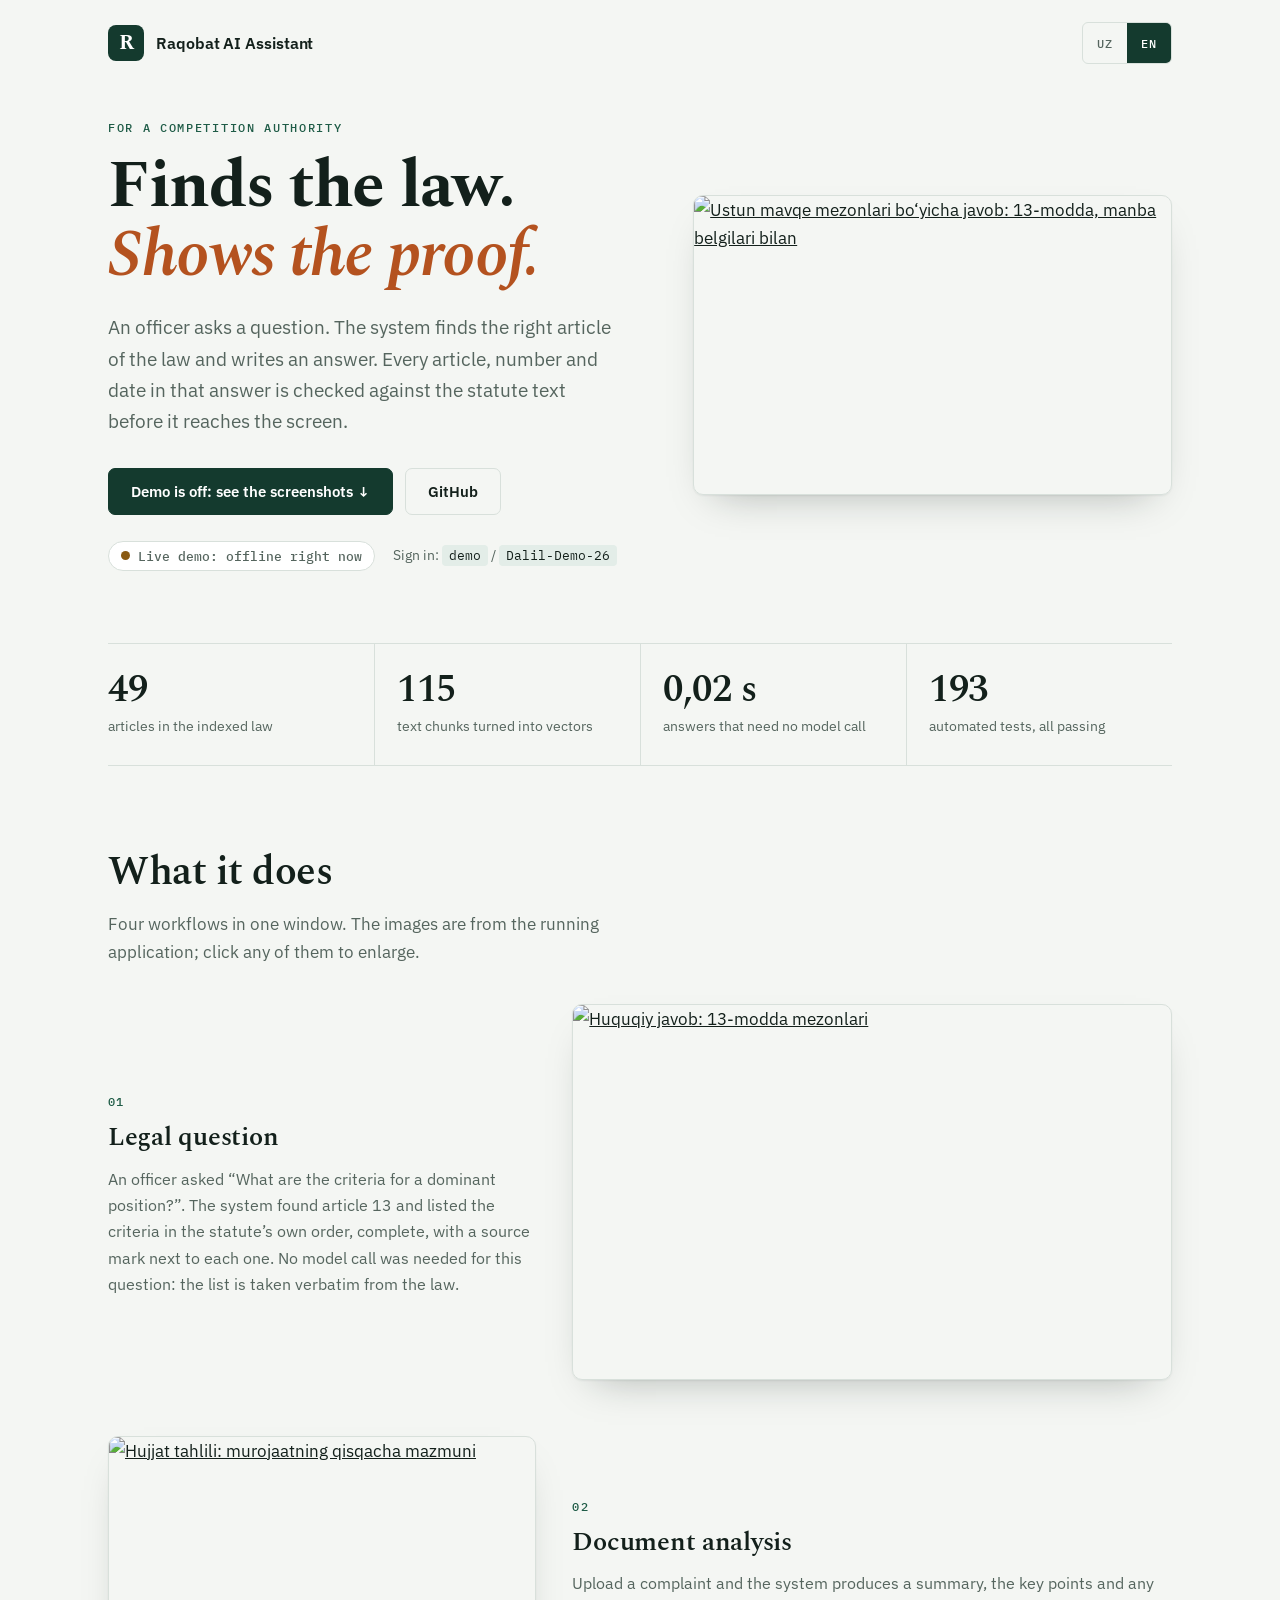
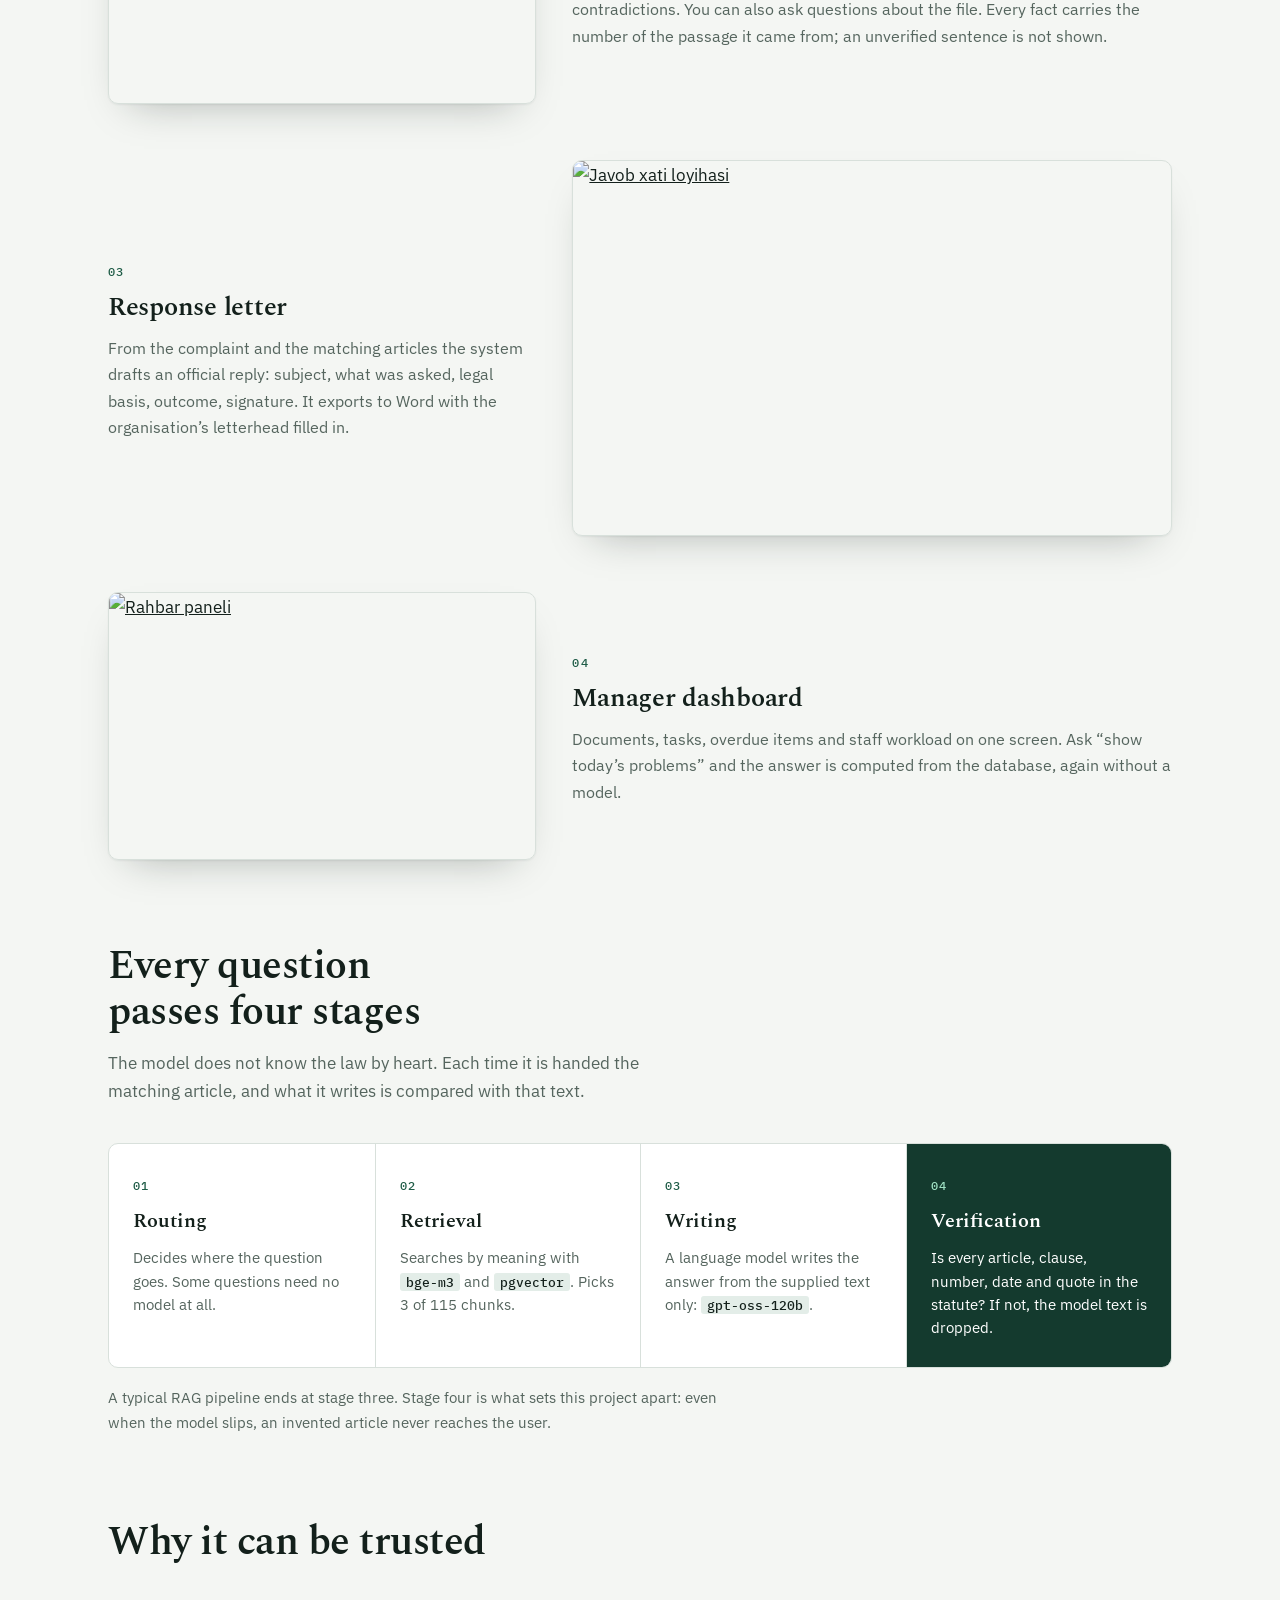
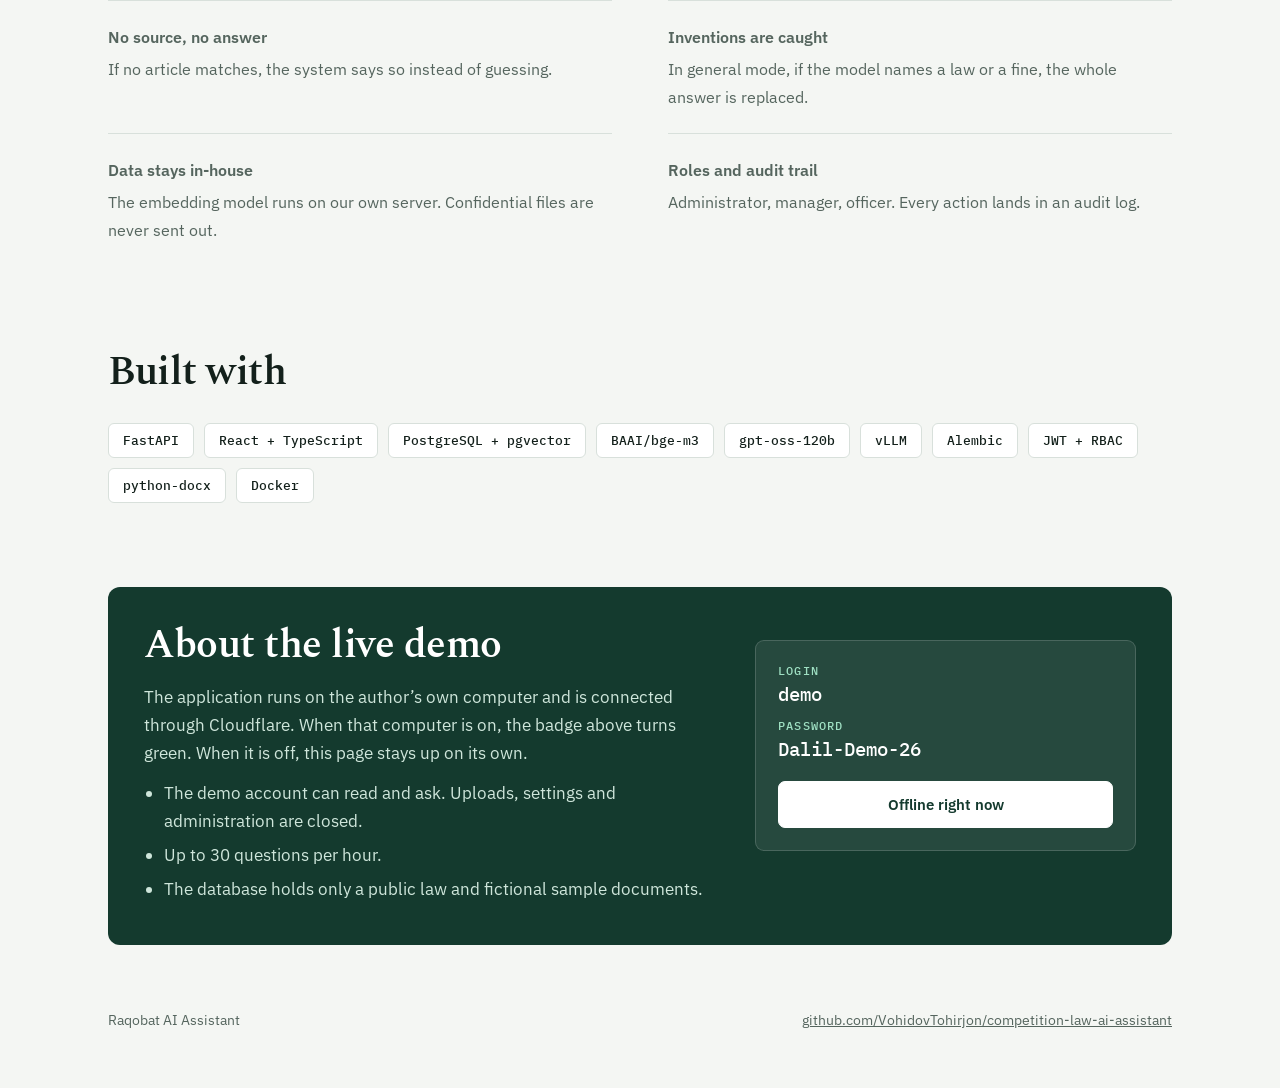
==== commit 15e9e555: "feat(ui): responsive and readability pass on the app and the landing page Audit at 1440, 768, 390 an" ====
--- a/deploy/cloudflare/site/index.html
+++ b/deploy/cloudflare/site/index.html
@@ -66,7 +66,7 @@
           display: grid; place-items: center; font: 700 21px/1 var(--display); }
   .brand b { font-weight: 600; font-size: 16px; letter-spacing: -.005em; }
   .lang { display: flex; border: 1px solid var(--rule); border-radius: 6px; overflow: hidden; }
-  .lang button { font: 500 12px var(--mono); letter-spacing: .08em; padding: 7px 12px; border: 0;
+  .lang button { font: 500 12px var(--mono); letter-spacing: .08em; padding: 0 14px; min-height: 40px; border: 0;
                  background: transparent; color: var(--muted); cursor: pointer; }
   .lang button[aria-pressed="true"] { background: var(--green); color: #fff; }
 
@@ -208,6 +208,7 @@
     </div>
   </header>
 
+  <main>
   <div class="hero">
     <div>
       <p class="eyebrow"><span lang-uz>Raqobat qo‘mitasi uchun</span><span lang-en>For a competition authority</span></p>
@@ -363,6 +364,8 @@
     </div>
   </section>
 
+  </main>
+
   <dialog class="zoom" id="zoom"><button type="button" id="zoom-close">✕</button><img alt=""></dialog>
 
   <footer>
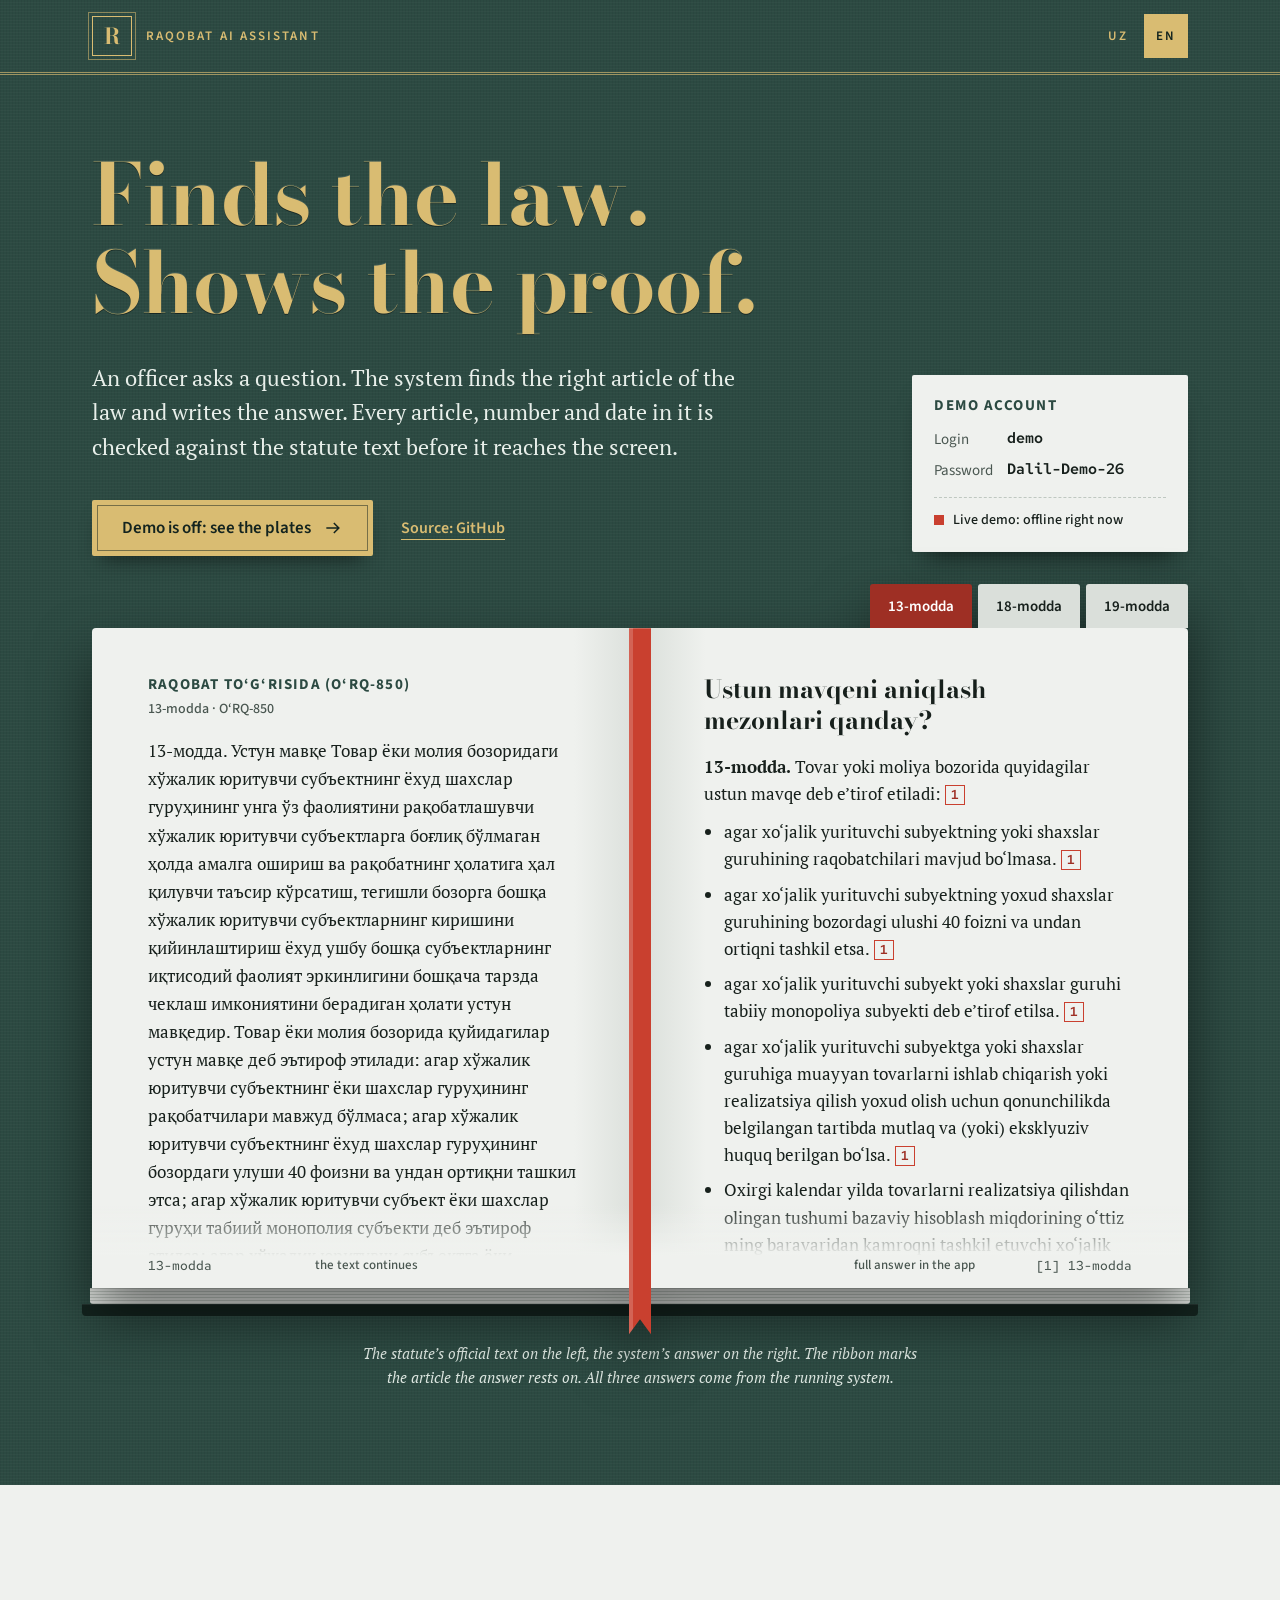
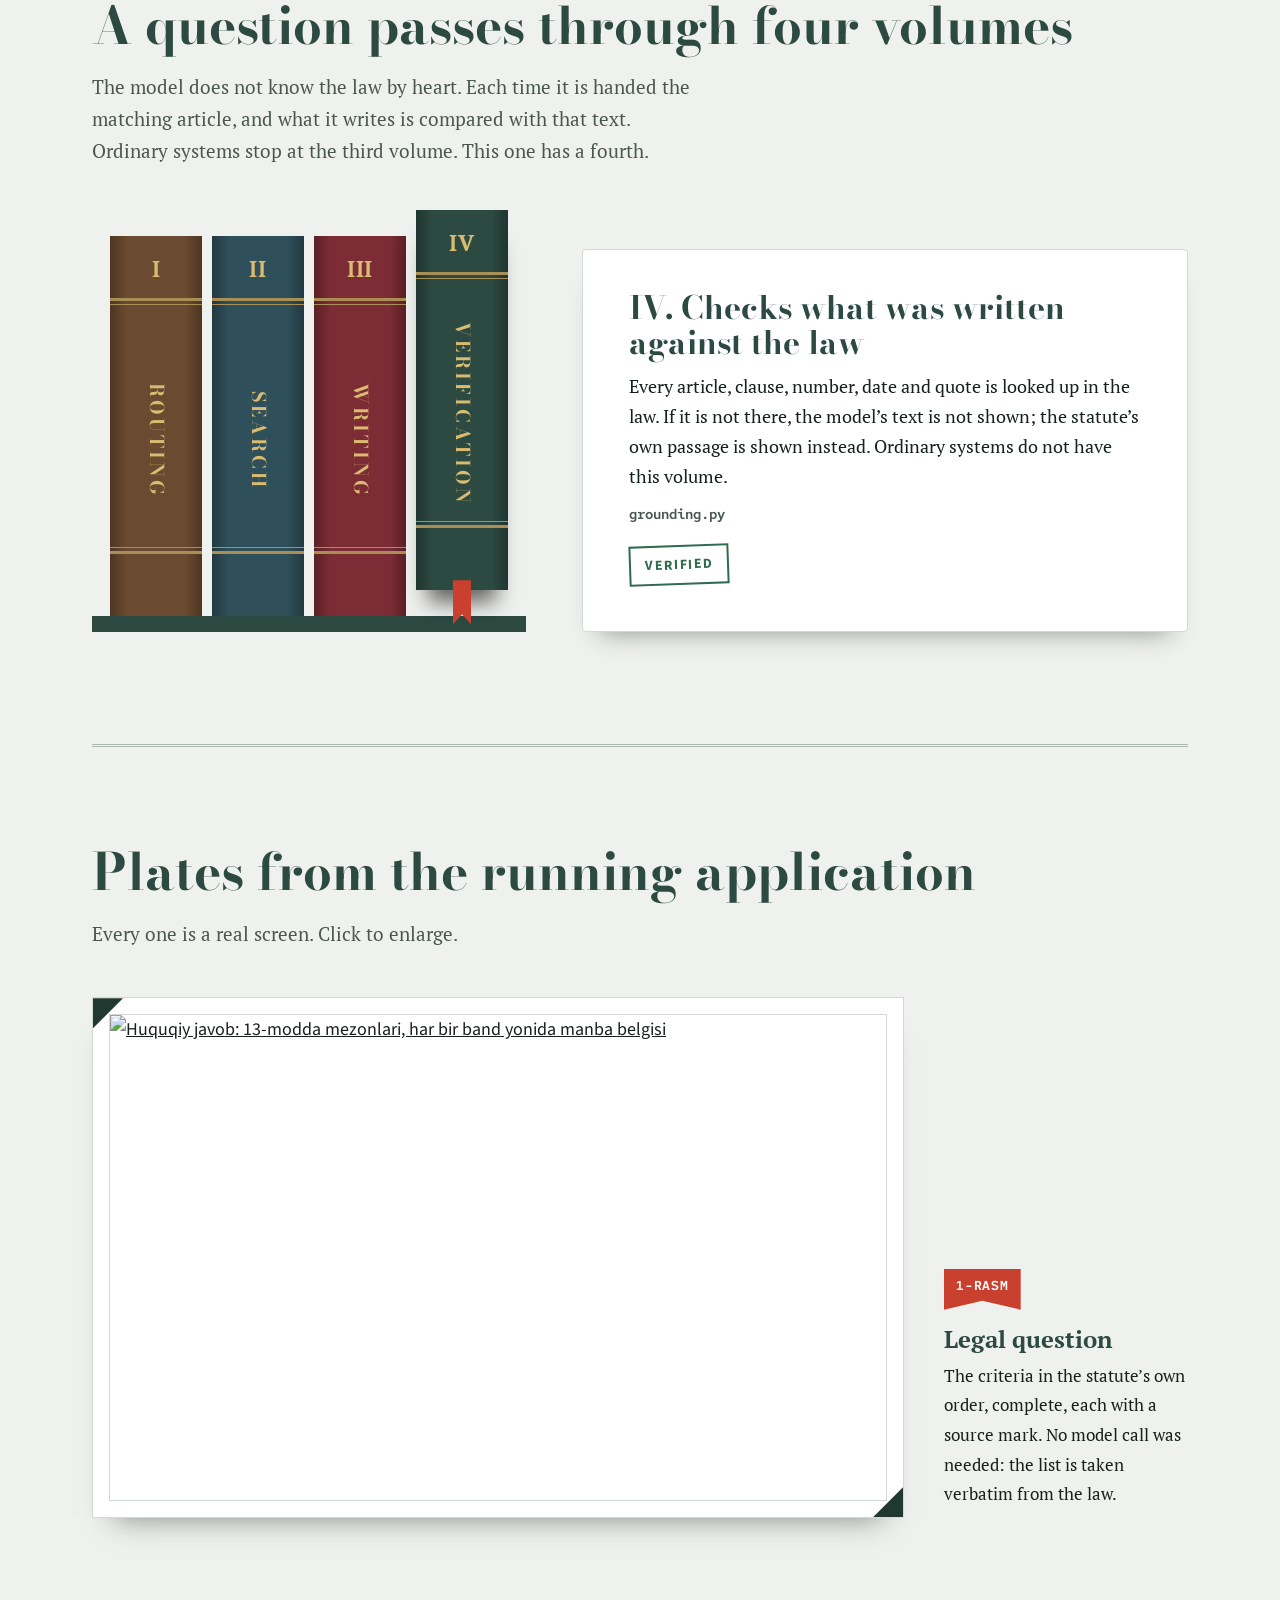
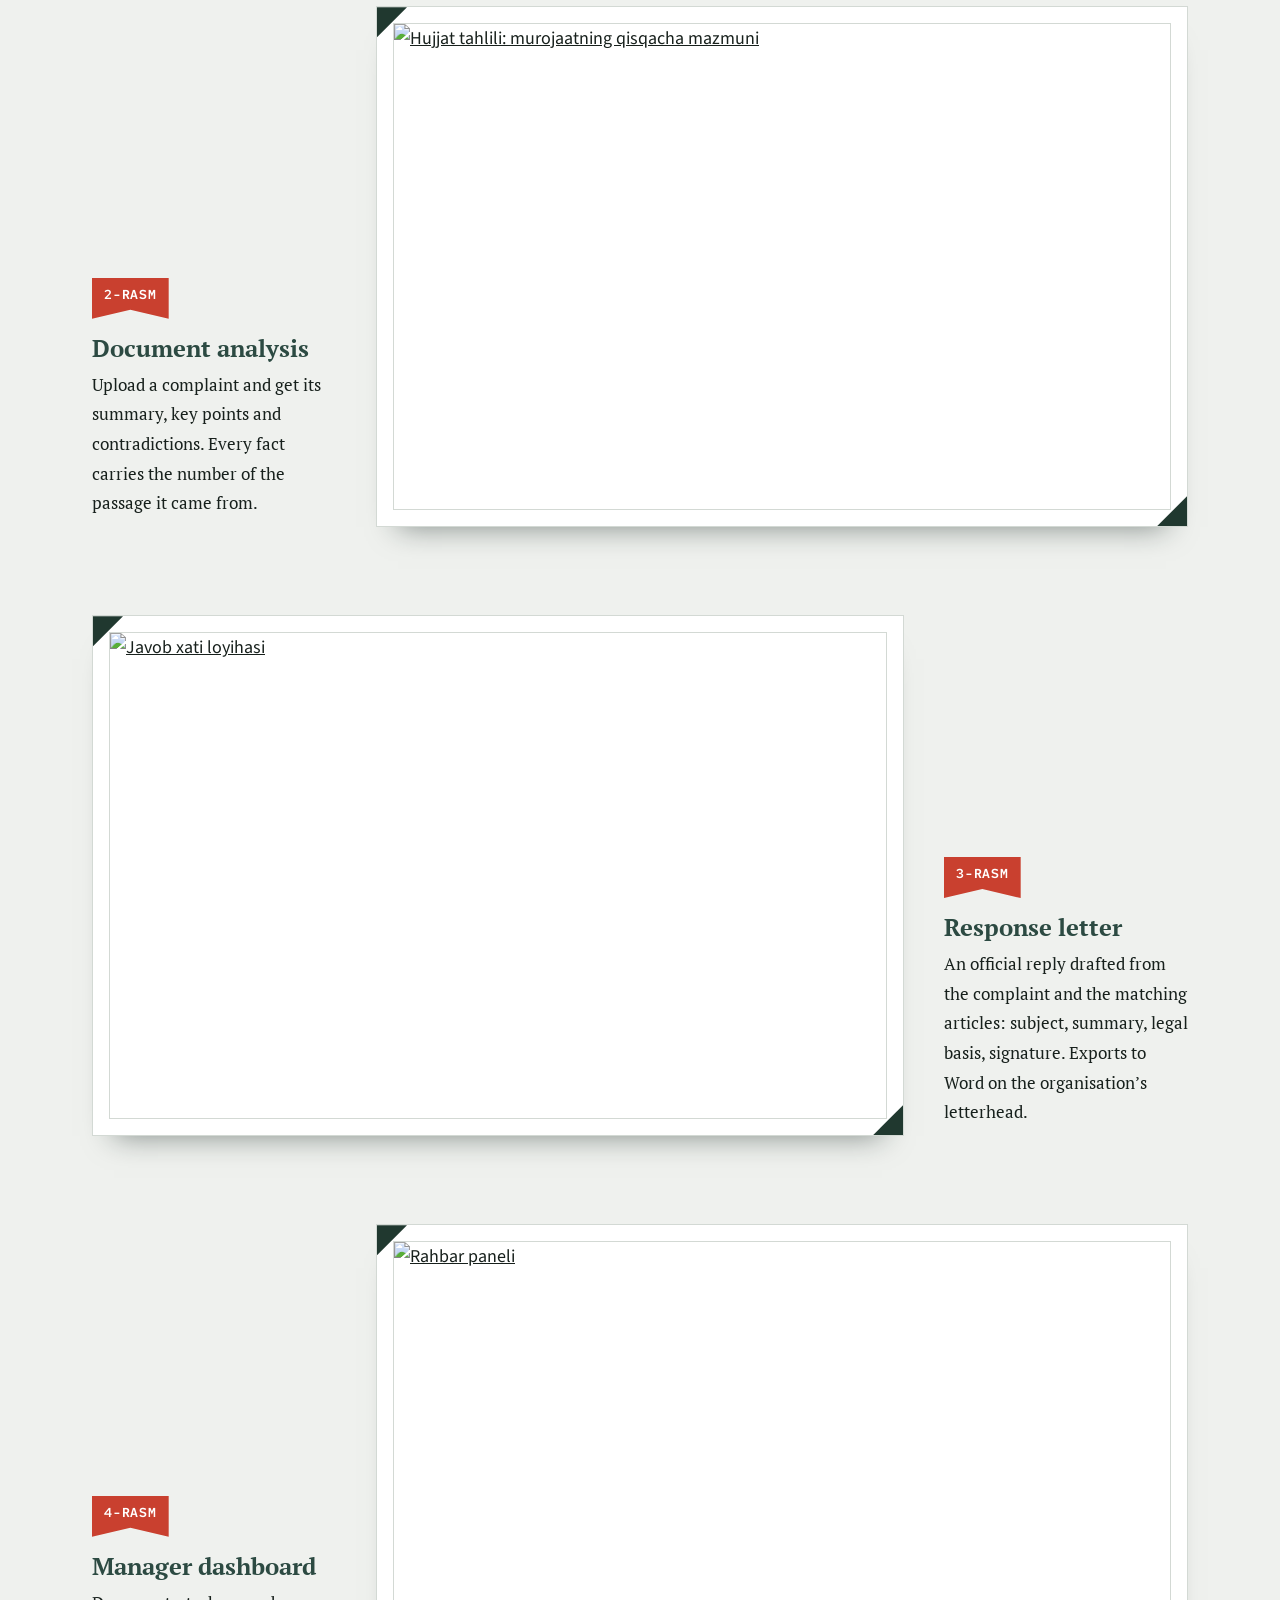
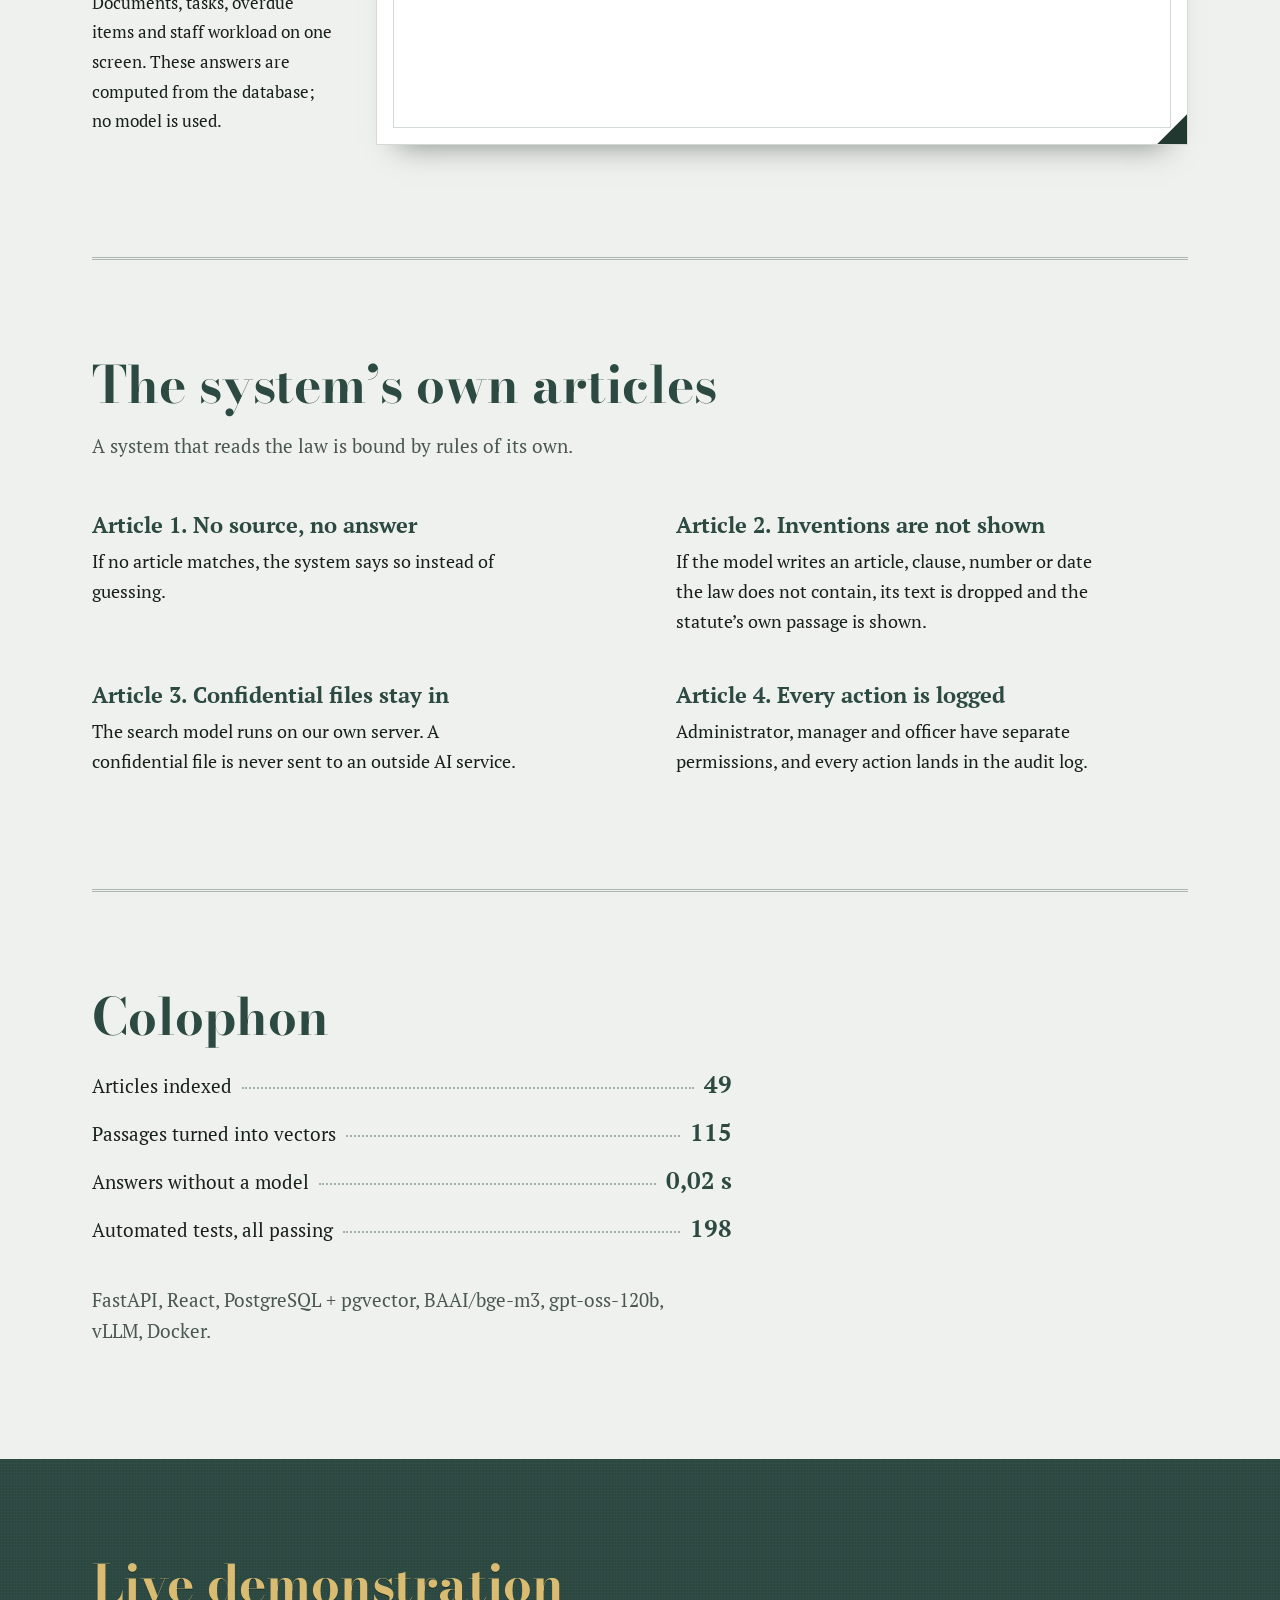
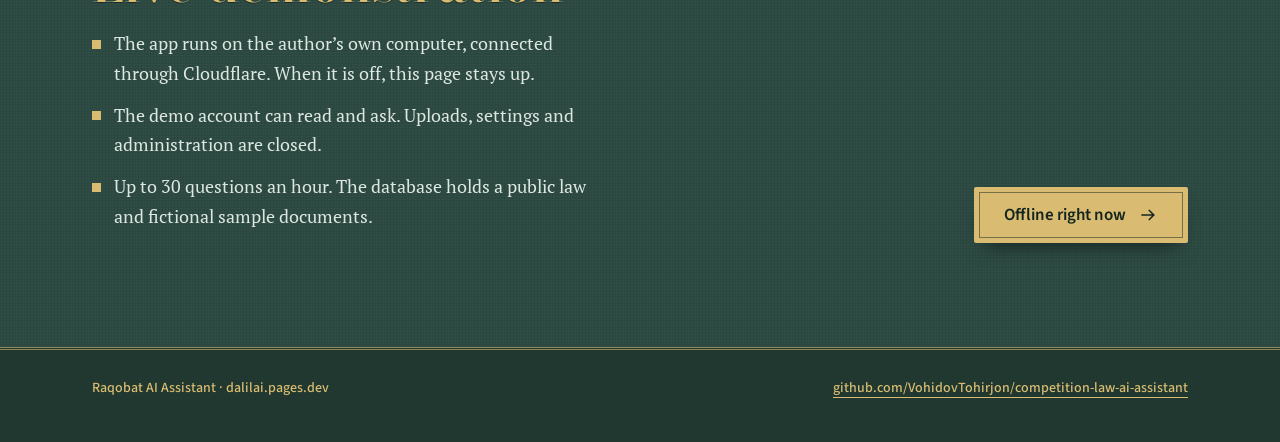
==== commit f735fecc: "feat(ui): new visual world, a cloth-bound statute volume, for the app and the showcase page Replaces" ====
--- a/deploy/cloudflare/site/index.html
+++ b/deploy/cloudflare/site/index.html
@@ -3,11 +3,12 @@
 <head>
 <meta charset="utf-8">
 <meta name="viewport" content="width=device-width, initial-scale=1">
+<meta name="theme-color" content="#2C4A42">
 <title>Raqobat AI Assistant</title>
-<meta name="description" content="Raqobat qo‘mitasi xodimlari uchun AI yordamchi. Har bir javob qonun moddasiga tayanadi va chiqishdan oldin tekshiriladi.">
+<meta name="description" content="Qonunni topadi, dalilini ko‘rsatadi. Raqobat qo‘mitasi uchun AI yordamchi: har bir javob qonun moddasiga tayanadi va chiqishdan oldin tekshiriladi.">
 <meta property="og:type" content="website">
 <meta property="og:title" content="Raqobat AI Assistant">
-<meta property="og:description" content="Qonunni topadi, dalilini ko‘rsatadi. Raqobat qo‘mitasi uchun AI yordamchi: har bir javob qonun moddasiga tayanadi va chiqishdan oldin tekshiriladi.">
+<meta property="og:description" content="Qonunni topadi, dalilini ko‘rsatadi. Har bir javob qonun moddasiga tayanadi va chiqishdan oldin tekshiriladi.">
 <meta property="og:url" content="https://dalilai.pages.dev/">
 <meta property="og:image" content="https://dalilai.pages.dev/img/og.jpg">
 <meta property="og:image:width" content="1200">
@@ -16,412 +17,529 @@
 <meta name="twitter:title" content="Raqobat AI Assistant">
 <meta name="twitter:description" content="Finds the law. Shows the proof. A grounded legal AI assistant for a competition authority.">
 <meta name="twitter:image" content="https://dalilai.pages.dev/img/og.jpg">
-<link rel="icon" href="data:image/svg+xml,%3Csvg xmlns='http://www.w3.org/2000/svg' viewBox='0 0 32 32'%3E%3Crect width='32' height='32' rx='7' fill='%23143A2E'/%3E%3Ctext x='16' y='23' font-size='20' text-anchor='middle' fill='white' font-family='Georgia,serif' font-weight='700'%3ER%3C/text%3E%3C/svg%3E">
-<link rel="stylesheet" href="https://fonts.googleapis.com/css2?family=Spectral:ital,wght@0,400;0,600;0,700;1,400&family=IBM+Plex+Sans:wght@400;500;600&family=IBM+Plex+Mono:wght@400;500&display=swap">
+<link rel="icon" href="data:image/svg+xml,%3Csvg xmlns='http://www.w3.org/2000/svg' viewBox='0 0 32 32'%3E%3Crect width='32' height='32' fill='%232C4A42'/%3E%3Crect x='3' y='3' width='26' height='26' fill='none' stroke='%23D9BC72' stroke-width='1.5'/%3E%3Ctext x='16' y='23' font-size='19' text-anchor='middle' fill='%23D9BC72' font-family='Georgia,serif' font-weight='700'%3ER%3C/text%3E%3C/svg%3E">
+<link rel="stylesheet" href="https://fonts.googleapis.com/css2?family=Bodoni+Moda:opsz,wght@6..96,600;6..96,700;6..96,800&family=Source+Sans+3:wght@400;500;600;700&family=PT+Serif:ital,wght@0,400;0,700;1,400&family=Red+Hat+Mono:wght@500;600&display=swap">
 <style>
   :root {
-    --paper: #F4F6F3;
+    --cloth: #2C4A42;
+    --cloth-deep: #20382F;
+    --cloth-ink: #14241F;
+    --gilt: #D9BC72;
+    --gilt-dim: #A98F55;
+    --gilt-hi: #E6CD8C;
+    --paper: #EFF1EE;
+    --paper-shade: #DADFDA;
     --surface: #FFFFFF;
-    --ink: #13201B;
-    --muted: #55655E;
-    --rule: #D8E0DB;
-    --green: #143A2E;
-    --green-mid: #1F5C47;
-    --green-soft: #E3EDE8;
-    --accent: #B4521F;
-    --ok: #1C7A4F;
-    --off: #8A5A12;
-    --shadow: 0 1px 2px rgba(19,32,27,.06), 0 18px 40px -22px rgba(19,32,27,.35);
-    --display: "Spectral", Georgia, serif;
-    --body: "IBM Plex Sans", system-ui, sans-serif;
-    --mono: "IBM Plex Mono", ui-monospace, monospace;
-  }
-  @media (prefers-color-scheme: dark) {
-    :root:not([data-theme="light"]) {
-      --paper: #0E1613; --surface: #15211C; --ink: #E5ECE8; --muted: #93A59D;
-      --rule: #25332D; --green: #0A241B; --green-mid: #5FBF9C; --green-soft: #17302A;
-      --accent: #E08A57; --ok: #5FD39A; --off: #E0B060;
-      --shadow: 0 1px 2px rgba(0,0,0,.4), 0 18px 40px -22px rgba(0,0,0,.7);
-    }
-  }
-  :root[data-theme="dark"] {
-    --paper: #0E1613; --surface: #15211C; --ink: #E5ECE8; --muted: #93A59D;
-    --rule: #25332D; --green: #0A241B; --green-mid: #5FBF9C; --green-soft: #17302A;
-    --accent: #E08A57; --ok: #5FD39A; --off: #E0B060;
-    --shadow: 0 1px 2px rgba(0,0,0,.4), 0 18px 40px -22px rgba(0,0,0,.7);
-  }
-
+    --rule: #D3D9D4;
+    --ink: #17201C;
+    --ink-soft: #4A5751;
+    --tint: #DDE7E1;
+    --ribbon: #C9402F;
+    --ribbon-deep: #9E2F24;
+    --verified: #2F6B4E;
+    --ease: cubic-bezier(.16, 1, .3, 1);
+    --display: "Bodoni Moda", "Didot", Georgia, serif;
+    --read: "PT Serif", Georgia, serif;
+    --ui: "Source Sans 3", system-ui, -apple-system, "Segoe UI", sans-serif;
+    --data: "Red Hat Mono", ui-monospace, Menlo, monospace;
+  }
   * { box-sizing: border-box; }
-  html { scroll-behavior: smooth; }
-  body { margin: 0; background: var(--paper); color: var(--ink); font-family: var(--body);
-         font-size: 17px; line-height: 1.65; -webkit-font-smoothing: antialiased; }
-  .wrap { max-width: 1120px; margin: 0 auto; padding: 0 28px; }
+  html { scroll-behavior: smooth; scrollbar-color: #8FA097 var(--paper); }
+  body { margin: 0; color: var(--ink); font: 400 18px/1.65 var(--ui); -webkit-font-smoothing: antialiased; background: var(--paper); caret-color: var(--cloth); }
+  .cloth {
+    color: var(--tint);
+    background:
+      repeating-linear-gradient(0deg, rgba(255,255,255,.025) 0 1px, transparent 1px 3px),
+      repeating-linear-gradient(90deg, rgba(0,0,0,.05) 0 1px, transparent 1px 3px),
+      var(--cloth);
+  }
+  ::selection { background: var(--gilt); color: var(--cloth-ink); }
   a { color: inherit; }
-  :focus-visible { outline: 2px solid var(--accent); outline-offset: 3px; }
-
-  /* top bar */
-  header.top { display: flex; align-items: center; justify-content: space-between; padding: 22px 0; }
-  .brand { display: flex; align-items: center; gap: 12px; text-decoration: none; }
-  .mark { width: 36px; height: 36px; border-radius: 8px; background: var(--green); color: #fff;
-          display: grid; place-items: center; font: 700 21px/1 var(--display); }
-  .brand b { font-weight: 600; font-size: 16px; letter-spacing: -.005em; }
-  .lang { display: flex; border: 1px solid var(--rule); border-radius: 6px; overflow: hidden; }
-  .lang button { font: 500 12px var(--mono); letter-spacing: .08em; padding: 0 14px; min-height: 40px; border: 0;
-                 background: transparent; color: var(--muted); cursor: pointer; }
-  .lang button[aria-pressed="true"] { background: var(--green); color: #fff; }
-
-  /* hero */
-  .hero { display: grid; grid-template-columns: minmax(0, 1.05fr) minmax(0, .95fr); gap: 56px;
-          align-items: center; padding: 34px 0 72px; }
-  .eyebrow { font: 500 12px var(--mono); letter-spacing: .14em; text-transform: uppercase;
-             color: var(--green-mid); margin: 0 0 18px; }
-  h1 { font-family: var(--display); font-weight: 700; font-size: clamp(40px, 5.6vw, 66px);
-       line-height: 1.04; letter-spacing: -.02em; margin: 0 0 22px; text-wrap: balance; }
-  h1 em { font-style: italic; font-weight: 600; color: var(--accent); }
-  .lead { font-size: 19px; color: var(--muted); max-width: 46ch; margin: 0 0 30px; }
-  .cta { display: flex; flex-wrap: wrap; gap: 12px; margin-bottom: 26px; }
-  .btn { display: inline-flex; align-items: center; gap: 9px; font: 600 15px var(--body);
-         padding: 13px 22px; border-radius: 7px; text-decoration: none; border: 1px solid var(--green);
-         background: var(--green); color: #fff; }
-  .btn.ghost { background: transparent; color: var(--ink); border-color: var(--rule); }
-  .btn:hover { filter: brightness(1.12); }
-  .btn.ghost:hover { background: var(--green-soft); filter: none; }
-
-  .live { display: flex; flex-wrap: wrap; gap: 8px 18px; align-items: center; font-size: 14px; color: var(--muted); }
-  .chip { display: inline-flex; align-items: center; gap: 8px; font: 500 12.5px var(--mono);
-          padding: 6px 12px; border: 1px solid var(--rule); border-radius: 999px; background: var(--surface); }
-  .dot { width: 9px; height: 9px; border-radius: 50%; background: var(--muted); }
-  .chip[data-state="on"] .dot { background: var(--ok); box-shadow: 0 0 0 4px color-mix(in srgb, var(--ok) 22%, transparent); }
-  .chip[data-state="off"] .dot { background: var(--off); }
-  .live code { font-family: var(--mono); font-size: 13px; background: var(--green-soft); padding: 2px 7px; border-radius: 4px; color: var(--ink); }
-
-  .shot { margin: 0; position: relative; }
-  .shot img { display: block; width: 100%; height: auto; border-radius: 10px; border: 1px solid var(--rule); box-shadow: var(--shadow); }
-  .shot a { display: block; cursor: zoom-in; }
-
-  /* numbers */
-  .numbers { display: grid; grid-template-columns: repeat(4, 1fr); border-block: 1px solid var(--rule); }
-  .numbers div { padding: 26px 22px; border-left: 1px solid var(--rule); }
-  .numbers div:first-child { border-left: 0; padding-left: 0; }
-  .numbers b { display: block; font: 600 38px/1.1 var(--display); letter-spacing: -.01em; font-variant-numeric: tabular-nums; }
-  .numbers span { font-size: 14px; color: var(--muted); }
-
-  section { padding: 84px 0 0; }
-  h2 { font-family: var(--display); font-weight: 600; font-size: clamp(28px, 3.6vw, 40px); line-height: 1.14;
-       letter-spacing: -.012em; margin: 0 0 14px; text-wrap: balance; max-width: 22ch; }
-  .sub { color: var(--muted); max-width: 56ch; margin: 0 0 38px; }
-
-  /* features */
-  .features { display: grid; gap: 56px; }
-  .feature { display: grid; grid-template-columns: minmax(0, 5fr) minmax(0, 7fr); gap: 36px; align-items: center; }
-  .feature:nth-child(even) .ftext { order: 2; }
-  .ftext small { font: 500 12px var(--mono); letter-spacing: .12em; color: var(--green-mid); }
-  .ftext h3 { font: 600 26px/1.2 var(--display); margin: 8px 0 12px; letter-spacing: -.01em; }
-  .ftext p { margin: 0; color: var(--muted); font-size: 16px; }
-  .fshot { margin: 0; }
-  .fshot a { display: block; cursor: zoom-in; }
-  .fshot img { display: block; width: 100%; height: auto; border-radius: 10px; border: 1px solid var(--rule); box-shadow: var(--shadow); }
-  .fshot a:hover img { box-shadow: 0 1px 2px rgba(19,32,27,.08), 0 26px 50px -22px rgba(19,32,27,.45); }
-
-  /* lightbox */
-  dialog.zoom { border: 0; padding: 0; background: transparent; max-width: min(96vw, 1600px); max-height: 94vh; }
-  dialog.zoom::backdrop { background: rgba(10, 18, 15, .78); backdrop-filter: blur(3px); }
-  dialog.zoom img { display: block; max-width: 96vw; max-height: 92vh; width: auto; height: auto; border-radius: 10px; box-shadow: 0 30px 80px rgba(0,0,0,.5); }
-  dialog.zoom button { position: fixed; top: 14px; right: 18px; font: 600 15px var(--body); color: #fff; background: rgba(255,255,255,.14);
-                       border: 1px solid rgba(255,255,255,.3); border-radius: 999px; padding: 8px 14px; cursor: pointer; }
-
-  /* layers */
-  .layers { display: grid; grid-template-columns: repeat(4, 1fr); gap: 0; border: 1px solid var(--rule); border-radius: 10px; overflow: hidden; background: var(--surface); }
-  .layer { padding: 26px 24px 28px; border-left: 1px solid var(--rule); position: relative; }
-  .layer:first-child { border-left: 0; }
-  .layer small { font: 500 11.5px var(--mono); letter-spacing: .1em; text-transform: uppercase; color: var(--green-mid); }
-  .layer h3 { font: 600 20px var(--display); margin: 8px 0 10px; }
-  .layer p { margin: 0; font-size: 15px; color: var(--muted); line-height: 1.55; }
-  .layer code { font: 500 12.5px var(--mono); color: var(--ink); background: var(--green-soft); padding: 1px 6px; border-radius: 3px; }
-  .layer:last-child { background: var(--green); }
-  .layer:last-child h3, .layer:last-child p { color: #fff; }
-  .layer:last-child small { color: #9FE0C3; }
-  .layer:last-child code { background: rgba(255,255,255,.14); color: #fff; }
-  .layers-note { margin: 18px 0 0; font-size: 15px; color: var(--muted); max-width: 70ch; }
-
-  /* trust */
-  .trust { display: grid; grid-template-columns: repeat(2, 1fr); gap: 0 56px; }
-  .trust div { padding: 22px 0; border-top: 1px solid var(--rule); }
-  .trust b { display: block; font-weight: 600; margin-bottom: 4px; }
-  .trust span { color: var(--muted); font-size: 16px; }
-
-  .stack { display: flex; flex-wrap: wrap; gap: 10px; margin: 0; padding: 0; list-style: none; }
-  .stack li { font: 500 13px var(--mono); padding: 8px 14px; border: 1px solid var(--rule); border-radius: 6px; background: var(--surface); }
-
-  /* demo box */
-  .demo { display: grid; grid-template-columns: 1.2fr .8fr; gap: 40px; padding: 36px; border-radius: 12px;
-          background: var(--green); color: #fff; }
-  .demo h2 { color: #fff; max-width: none; }
-  .demo p { color: #CFE6DB; margin: 0 0 12px; }
-  .demo ul { margin: 0; padding-left: 20px; color: #CFE6DB; }
-  .demo li { margin-bottom: 6px; }
-  .cred { background: rgba(255,255,255,.08); border: 1px solid rgba(255,255,255,.16); border-radius: 9px; padding: 22px; align-self: start; }
-  .cred dt { font: 500 11.5px var(--mono); letter-spacing: .1em; text-transform: uppercase; color: #9FE0C3; margin-top: 12px; }
-  .cred dt:first-child { margin-top: 0; }
-  .cred dd { margin: 4px 0 0; font: 500 19px var(--mono); }
-  .cred .btn { margin-top: 20px; background: #fff; color: var(--green); border-color: #fff; width: 100%; justify-content: center; }
-
-  footer { padding: 64px 0 56px; color: var(--muted); font-size: 14px; display: flex; flex-wrap: wrap; gap: 8px 24px; justify-content: space-between; }
-
+  :focus-visible { outline: 3px solid var(--cloth); outline-offset: 3px; }
+  .cloth :focus-visible { outline-color: var(--gilt-hi); }
+  .wrap { max-width: 1160px; margin: 0 auto; padding: 0 32px; }
+  .gilt { color: var(--gilt); text-shadow: 0 1px 0 rgba(0,0,0,.45), 0 -1px 0 rgba(255,255,255,.1); }
+
+  /* ---------- top band ---------- */
+  .band { border-bottom: 3px double rgba(217,188,114,.65); }
+  .band .wrap { display: flex; align-items: center; justify-content: space-between; min-height: 72px; }
+  .brand { display: flex; align-items: center; gap: 14px; text-decoration: none; }
+  .seal { width: 40px; height: 40px; display: grid; place-items: center; border: 1px solid var(--gilt); outline: 1px solid rgba(217,188,114,.55); outline-offset: 3px;
+          font: 700 22px/1 var(--display); color: var(--gilt); }
+  .brand b { font: 600 13px var(--ui); letter-spacing: .16em; text-transform: uppercase; color: var(--gilt); }
+  .lang { display: flex; gap: 4px; }
+  .lang button { font: 600 13px var(--ui); letter-spacing: .14em; min-width: 44px; min-height: 44px; background: transparent; color: var(--gilt);
+                 border: 1px solid transparent; cursor: pointer; }
+  .lang button[aria-pressed="true"] { background: var(--gilt); color: var(--cloth-ink); }
+  .lang button:hover:not([aria-pressed="true"]) { border-color: var(--gilt-dim); }
+
+  /* ---------- title ---------- */
+  .cover { padding: 76px 0 0; }
+  .cover-row { margin-top: 34px; display: grid; grid-template-columns: minmax(0, 1fr) auto; gap: 40px 56px; align-items: end; }
+  h1 { margin: 0; font: 700 clamp(2.6rem, 6.6vw, 6rem)/1.04 var(--display); font-optical-sizing: none; font-variation-settings: "opsz" 38; letter-spacing: -.005em; text-wrap: balance; }
+  .lead { margin: 0; max-width: 54ch; font: 400 1.35rem/1.6 var(--read); color: #E8EFEA; }
+  .actions { margin-top: 36px; display: flex; flex-wrap: wrap; align-items: center; gap: 14px 28px; }
+  .plate-btn { display: inline-flex; align-items: center; gap: 12px; min-height: 56px; padding: 0 30px; font: 600 17px var(--ui); text-decoration: none;
+               background: var(--gilt); color: var(--cloth-ink); outline: 1px solid rgba(20,36,31,.5); outline-offset: -6px; border-radius: 2px;
+               box-shadow: 0 12px 20px -10px rgba(0,0,0,.55); transition: transform .35s var(--ease), background .2s; }
+  .plate-btn:hover { background: var(--gilt-hi); transform: translateY(-2px); }
+  .plate-btn svg { width: 20px; height: 20px; stroke: currentColor; fill: none; stroke-width: 1.8; }
+  .link-gilt { color: var(--gilt); font: 600 16px var(--ui); text-underline-offset: 6px; text-decoration-thickness: 1px; min-height: 44px; display: inline-flex; align-items: center; }
+  .link-gilt:hover { color: var(--gilt-hi); }
   .t-off { display: none; }
   body[data-live="off"] .t-on { display: none; }
   body[data-live="off"] .t-off { display: inline; }
+
+  /* pocket label, as on a library book */
+  .pocket { width: 276px; background: var(--paper); color: var(--ink); padding: 20px 22px 22px; border-radius: 2px; box-shadow: 0 16px 24px -14px rgba(0,0,0,.65);
+            align-self: end; margin-bottom: 4px; }
+  .pocket h2 { margin: 0 0 12px; font: 700 15px var(--ui); letter-spacing: .1em; text-transform: uppercase; color: var(--cloth); }
+  .pocket dl { margin: 0; display: grid; grid-template-columns: auto 1fr; gap: 6px 14px; font-size: 15px; }
+  .pocket dt { color: var(--ink-soft); }
+  .pocket dd { margin: 0; font: 600 15px var(--data); }
+  .state { margin-top: 14px; padding-top: 12px; border-top: 1px dashed #BFC8C1; display: flex; align-items: center; gap: 9px; font: 500 14px var(--ui); color: var(--ink); }
+  .state i { width: 10px; height: 10px; background: var(--ink-soft); display: inline-block; }
+  .state[data-state="on"] i { background: var(--verified); }
+  .state[data-state="off"] i { background: var(--ribbon); }
+
+  /* ---------- the open volume ---------- */
+  .zone { padding-bottom: 96px; }
+  .volume-wrap { margin-top: 72px; }
+  .volume { position: relative; display: grid; grid-template-columns: 1fr 1fr; filter: drop-shadow(0 30px 28px rgba(0,0,0,.5)); }
+  .tabs { position: absolute; right: 0; top: -44px; display: flex; gap: 6px; z-index: 3; max-width: 100%; }
+  .tab { min-height: 44px; padding: 0 18px; font: 600 15px var(--ui); color: var(--ink); background: var(--paper-shade); border: 0; cursor: pointer;
+         border-radius: 3px 3px 0 0; transition: background .2s, transform .3s var(--ease); white-space: nowrap; }
+  .tab:hover { background: #E8ECE8; transform: translateY(-2px); }
+  .tab[aria-selected="true"] { background: var(--ribbon-deep); color: #fff; transform: none; }
+  .leaf { height: 660px; background: var(--paper); color: var(--ink); padding: 46px 56px 0; position: relative; overflow: hidden; }
+  .leaf.l { border-radius: 4px 0 0 0; background: linear-gradient(90deg, var(--paper) 88%, var(--paper-shade)); padding-right: 64px; }
+  .leaf.r { border-radius: 0 4px 0 0; background: linear-gradient(270deg, var(--paper) 88%, var(--paper-shade)); padding-left: 64px; }
+  .leaf h2 { margin: 0 0 4px; font: 700 15px var(--ui); letter-spacing: .08em; text-transform: uppercase; color: var(--cloth); }
+  .leaf .src { margin: 0 0 18px; font: 500 14px var(--ui); color: var(--ink-soft); }
+  .leaf .q { margin: 0 0 18px; font: 700 1.55rem/1.22 var(--display); color: var(--ink); text-wrap: balance; }
+  .passage { margin: 0; font: 400 17px/1.65 var(--read); text-align: left; color: var(--ink); }
+  .passage b { font-weight: 700; color: var(--cloth); }
+  .answer { font: 400 17px/1.6 var(--read); }
+  .answer p { margin: 0 0 11px; }
+  .answer ul { margin: 0 0 11px; padding-left: 20px; }
+  .answer li { margin-bottom: 8px; }
+  .mk { display: inline-block; min-width: 20px; height: 20px; margin-left: 4px; padding: 0 3px; vertical-align: 1px; text-align: center;
+        font: 600 12.5px/18px var(--data); color: var(--ribbon-deep); border: 1px solid var(--ribbon); }
+  .fade { position: absolute; left: 0; right: 0; bottom: 0; height: 84px; display: flex; align-items: flex-end; justify-content: center; padding-bottom: 14px;
+          font: 500 13px var(--ui); color: var(--ink-soft); }
+  .leaf.l .fade { background: linear-gradient(transparent, var(--paper) 62%); }
+  .leaf.r .fade { background: linear-gradient(transparent, var(--paper) 62%); }
+  .folio { position: absolute; bottom: 14px; font: 500 13px var(--data); color: var(--ink-soft); }
+  .leaf.l .folio { left: 56px; } .leaf.r .folio { right: 56px; }
+  .ribbon { position: absolute; left: calc(50% - 11px); top: 0; width: 22px; height: calc(100% + 46px); background: var(--ribbon); z-index: 2;
+            clip-path: polygon(0 0, 100% 0, 100% 100%, 50% calc(100% - 15px), 0 100%); transform-origin: top center; animation: drop 1.1s var(--ease) both; }
+  .ribbon::after { content: ""; position: absolute; inset: 0 auto 0 0; width: 4px; background: rgba(255,255,255,.18); }
+  .ribbon.swing { animation: swing .9s var(--ease); }
+  @keyframes drop { from { transform: translateY(-26px); } to { transform: none; } }
+  @keyframes swing { from { transform: rotate(-3deg); } to { transform: none; } }
+  .block { height: 16px; margin: 0 -2px; background: repeating-linear-gradient(180deg, #C5CCC6 0 1px, #E8ECE8 1px 3px); border-radius: 0 0 3px 3px; }
+  .board { height: 12px; margin: 0 -10px; background: var(--cloth-ink); border-radius: 0 0 4px 4px; box-shadow: 0 1px 0 rgba(255,255,255,.08) inset; }
+  .caption { margin: 26px auto 0; max-width: 70ch; text-align: center; font: 400 15px/1.55 var(--read); color: var(--tint); font-style: italic; }
+
+  /* ---------- sections ---------- */
+  section { padding: 112px 0 0; }
+  section + section::before { content: ""; display: block; max-width: 1096px; margin: 0 auto 96px; border-top: 3px double rgba(44,74,66,.35); }
+  section.band-end::before { display: none; }
+  h2.title { margin: 0 0 18px; font: 700 clamp(2rem, 4.4vw, 3.2rem)/1.1 var(--display); font-optical-sizing: none; font-variation-settings: "opsz" 30; letter-spacing: 0; text-wrap: balance; color: var(--cloth); }
+  .intro { margin: 0 0 48px; max-width: 60ch; font: 400 1.2rem/1.65 var(--read); color: var(--ink-soft); }
+
+  /* four volumes on a shelf */
+  .shelf-grid { display: grid; grid-template-columns: auto minmax(0, 1fr); gap: 56px; align-items: end; }
+  .shelf { display: flex; gap: 10px; align-items: flex-end; padding: 22px 18px 0; border-bottom: 16px solid var(--cloth); position: relative; }
+  .spine { position: relative; width: 92px; height: 380px; padding: 18px 0; border: 0; cursor: pointer; color: var(--gilt); display: flex; flex-direction: column; align-items: center; justify-content: space-between;
+           background-color: var(--c); background-image:
+             linear-gradient(var(--gilt-dim), var(--gilt-dim)), linear-gradient(var(--gilt-dim), var(--gilt-dim)),
+             linear-gradient(var(--gilt-dim), var(--gilt-dim)), linear-gradient(var(--gilt-dim), var(--gilt-dim)),
+             linear-gradient(90deg, rgba(0,0,0,.28), transparent 18%, transparent 82%, rgba(0,0,0,.28));
+           background-size: 100% 3px, 100% 1px, 100% 3px, 100% 1px, 100% 100%; background-position: 0 62px, 0 68px, 0 calc(100% - 62px), 0 calc(100% - 68px), 0 0; background-repeat: no-repeat;
+           transition: transform .55s var(--ease), box-shadow .4s; }
+  .spine:hover { transform: translateY(-8px); }
+  .spine[aria-selected="true"] { transform: translateY(-26px); box-shadow: 0 24px 20px -12px rgba(0,0,0,.6); }
+  .spine .no { font: 700 22px var(--read); letter-spacing: .04em; }
+  .spine .nm { writing-mode: vertical-rl; font: 700 19px var(--display); letter-spacing: .16em; text-transform: uppercase; margin: auto 0; }
+  .spine .tail { position: absolute; left: calc(50% - 9px); bottom: -34px; width: 18px; height: 44px; background: var(--ribbon); clip-path: polygon(0 0, 100% 0, 100% 100%, 50% calc(100% - 10px), 0 100%); }
+  .readleaf { background: var(--surface); color: var(--ink); padding: 40px 46px 46px; min-height: 340px; border-radius: 4px; border: 1px solid var(--rule); box-shadow: 0 18px 24px -18px rgba(20,36,31,.45); }
+  .readleaf h3 { margin: 0 0 12px; font: 700 2rem/1.1 var(--display); color: var(--cloth); }
+  .readleaf p { margin: 0 0 14px; font: 400 18px/1.65 var(--read); max-width: 52ch; }
+  .readleaf .file { font: 600 14px var(--data); color: var(--ink-soft); }
+  .readleaf .stamp { display: inline-flex; align-items: center; gap: 10px; margin-top: 8px; padding: 8px 14px; border: 2px solid var(--verified); color: var(--verified); font: 700 14px var(--ui); letter-spacing: .1em; text-transform: uppercase; transform: rotate(-2deg); }
+
+  /* plates */
+  .plates { display: grid; gap: 88px; }
+  .fig { display: grid; grid-template-columns: repeat(12, 1fr); gap: 0 40px; align-items: end; }
+  .fig .pl { grid-column: 1 / 10; }
+  .fig .cap { grid-column: 10 / 13; padding-bottom: 8px; }
+  .fig:nth-child(even) .pl { grid-column: 4 / 13; grid-row: 1; }
+  .fig:nth-child(even) .cap { grid-column: 1 / 4; grid-row: 1; }
+  .pl { margin: 0; position: relative; background: var(--surface); padding: 16px; border: 1px solid var(--rule); box-shadow: 0 22px 28px -22px rgba(20,36,31,.5); }
+  .pl a { display: block; cursor: zoom-in; }
+  .pl img { display: block; width: 100%; height: auto; border: 1px solid var(--rule); }
+  .pl::before, .pl::after { content: ""; position: absolute; width: 30px; height: 30px; background: var(--cloth-deep); }
+  .pl::before { top: 0; left: 0; clip-path: polygon(0 0, 100% 0, 0 100%); }
+  .pl::after { right: 0; bottom: 0; clip-path: polygon(100% 0, 100% 100%, 0 100%); }
+  .cap b { display: block; font: 700 1.5rem/1.25 var(--read); color: var(--cloth); margin-bottom: 8px; }
+  .cap > span { font: 400 17px/1.65 var(--read); color: var(--ink); }
+  .cap em { display: inline-block; margin-bottom: 14px; padding: 8px 12px 16px; font: 600 13px var(--data); color: #fff; background: var(--ribbon); font-style: normal; letter-spacing: .06em; clip-path: polygon(0 0, 100% 0, 100% 100%, 50% calc(100% - 9px), 0 100%); }
+
+  /* the product's own articles */
+  .articles { display: grid; grid-template-columns: repeat(2, minmax(0, 1fr)); gap: 44px 72px; }
+  .art h3 { margin: 0 0 8px; font: 700 1.4rem/1.3 var(--read); color: var(--cloth); }
+  .art p { margin: 0; font: 400 18px/1.65 var(--read); color: var(--ink); max-width: 44ch; }
+
+  /* colophon with dot leaders */
+  .colophon { max-width: 640px; margin: 0; padding: 0; list-style: none; }
+  .colophon li { display: flex; align-items: baseline; gap: 10px; padding: 10px 0; font: 400 1.2rem/1.4 var(--read); color: var(--ink); }
+  .colophon li::after { content: ""; order: 1; flex: 1; border-bottom: 2px dotted rgba(44,74,66,.4); transform: translateY(-4px); }
+  .colophon span { order: 0; }
+  .colophon b { order: 2; font: 700 1.5rem/1 var(--read); color: var(--cloth); font-variant-numeric: tabular-nums; }
+
+  .band-end { margin-top: 112px; padding: 96px 0 104px; }
+  .band-end h2.title { color: var(--gilt); text-shadow: 0 1px 0 rgba(0,0,0,.4); }
+  .demo { display: grid; grid-template-columns: minmax(0, 1fr) auto; gap: 40px 64px; align-items: end; }
+  .notes { margin: 0; padding: 0; list-style: none; max-width: 56ch; }
+  .notes li { margin: 0 0 12px; padding-left: 22px; position: relative; font: 400 18px/1.65 var(--read); color: var(--tint); }
+  .notes li::before { content: ""; position: absolute; left: 0; top: .6em; width: 9px; height: 9px; background: var(--gilt); }
+
+  footer { background: var(--cloth-deep); border-top: 3px double rgba(217,188,114,.6); }
+  footer .wrap { display: flex; flex-wrap: wrap; justify-content: space-between; gap: 10px 32px; padding-top: 28px; padding-bottom: 44px; font: 500 14px var(--ui); color: var(--gilt); }
+  footer a { text-underline-offset: 5px; }
+
   [lang-en] { display: none; }
   html[lang="en"] [lang-uz] { display: none; }
   html[lang="en"] [lang-en] { display: revert; }
 
-  @media (max-width: 900px) {
-    .hero { grid-template-columns: 1fr; gap: 36px; padding-bottom: 52px; }
-    .layers, .numbers { grid-template-columns: repeat(2, 1fr); }
-    .feature { grid-template-columns: 1fr; gap: 16px; }
-    .feature:nth-child(even) .ftext { order: 0; }
-    .layer:nth-child(3) { border-left: 0; }
-    .layer:nth-child(n+3) { border-top: 1px solid var(--rule); }
-    .numbers div:nth-child(3) { border-left: 0; padding-left: 0; }
-    .numbers div:nth-child(n+3) { border-top: 1px solid var(--rule); }
-    .trust, .demo { grid-template-columns: 1fr; }
-    .demo { padding: 26px; gap: 26px; }
-  }
-  @media (max-width: 520px) {
-    .wrap { padding: 0 18px; }
-    .layers { grid-template-columns: 1fr; }
-    .layer { border-left: 0; border-top: 1px solid var(--rule); }
-    .layer:first-child { border-top: 0; }
-    section { padding-top: 64px; }
-  }
-  @media (prefers-reduced-motion: reduce) { html { scroll-behavior: auto; } }
+  dialog.zoom { border: 0; padding: 0; background: transparent; max-width: min(96vw, 1600px); max-height: 94vh; }
+  dialog.zoom::backdrop { background: rgba(20, 36, 31, .88); }
+  dialog.zoom img { display: block; max-width: 96vw; max-height: 92vh; border: 10px solid var(--paper); box-shadow: 0 30px 80px rgba(0,0,0,.6); }
+  dialog.zoom button { position: fixed; top: 14px; right: 18px; min-height: 44px; padding: 0 18px; font: 600 15px var(--ui); color: var(--cloth-ink); background: var(--gilt); border: 0; cursor: pointer; }
+
+  @media (max-width: 1020px) {
+    .cover-row { grid-template-columns: minmax(0, 1fr); }
+    .pocket { width: 100%; max-width: 360px; }
+    .shelf-grid { grid-template-columns: 1fr; gap: 40px; }
+    .fig, .fig:nth-child(even) { grid-template-columns: 1fr; gap: 24px; }
+    .fig .pl, .fig .cap, .fig:nth-child(even) .pl, .fig:nth-child(even) .cap { grid-column: 1; grid-row: auto; }
+    .articles { grid-template-columns: 1fr; gap: 32px; }
+    .demo { grid-template-columns: 1fr; }
+  }
+  @media (max-width: 820px) {
+    .wrap { padding: 0 20px; }
+    .cover { padding-top: 52px; }
+    .volume { grid-template-columns: 1fr; }
+    .tabs { position: static; margin-bottom: 8px; overflow-x: auto; padding-bottom: 0; }
+    .tab { border-radius: 3px; }
+    .leaf { height: 420px; padding: 32px 26px 0; }
+    .leaf.l, .leaf.r { border-radius: 4px; background: var(--paper); padding-left: 26px; padding-right: 26px; }
+    .leaf.l { margin-bottom: 10px; height: 300px; }
+    .leaf .q { font-size: 1.3rem; }
+    .ribbon { left: auto; right: 22px; top: -14px; height: 90px; width: 20px; }
+    .ribbon.swing { animation: none; }
+    .block, .board { display: none; }
+    .folio { display: none; }
+    section { padding-top: 88px; }
+    .spine { flex: 1 1 0; min-width: 0; width: auto; max-width: 78px; height: 300px; }
+    .spine .nm { font-size: 16px; }
+    .shelf { padding: 22px 0 0; gap: 6px; max-width: 100%; }
+    .readleaf { padding: 28px 24px 32px; }
+    .plate-btn { width: 100%; justify-content: center; }
+  }
+  @media (max-width: 360px) { .spine .nm { font-size: 13px; letter-spacing: .1em; } .spine .no { font-size: 18px; } .wrap { padding: 0 16px; } h1 { font-size: 2.35rem; } }
+  @media (prefers-reduced-motion: reduce) { * { animation: none !important; transition: none !important; scroll-behavior: auto !important; } }
 </style>
 </head>
 <body>
-<div class="wrap">
-
-  <header class="top">
-    <a class="brand" href="/"><span class="mark">R</span><b>Raqobat AI Assistant</b></a>
-    <div class="lang" role="group" aria-label="Language">
-      <button type="button" data-set="uz" aria-pressed="true">UZ</button>
-      <button type="button" data-set="en" aria-pressed="false">EN</button>
-    </div>
-  </header>
-
-  <main>
-  <div class="hero">
-    <div>
-      <p class="eyebrow"><span lang-uz>Raqobat qo‘mitasi uchun</span><span lang-en>For a competition authority</span></p>
-      <h1>
-        <span lang-uz>Qonunni topadi. <em>Dalilini</em> ko‘rsatadi.</span>
-        <span lang-en>Finds the law. <em>Shows the proof.</em></span>
+<header class="band cloth">
+  <div class="wrap">
+    <a class="brand" href="/" aria-label="Raqobat AI Assistant"><span class="seal" aria-hidden="true">R</span><b>Raqobat AI Assistant</b></a>
+    <div class="lang" role="group" aria-label="Til / Language">
+      <button type="button" data-set="uz" aria-pressed="true" lang="uz" title="O‘zbekcha">UZ</button>
+      <button type="button" data-set="en" aria-pressed="false" lang="en" title="English">EN</button>
+    </div>
+  </div>
+</header>
+
+<main>
+  <div class="cloth zone">
+  <div class="wrap">
+    <div class="cover">
+      <h1 class="gilt">
+        <span lang-uz>Qonunni topadi.<br>Dalilini ko‘rsatadi.</span>
+        <span lang-en>Finds the law.<br>Shows the proof.</span>
       </h1>
-      <p class="lead">
-        <span lang-uz>Xodim savol beradi, tizim kerakli qonun moddasini topadi va javob yozadi. Javobdagi har bir modda, son va sana qonun matni bilan solishtiriladi, shundan keyingina ekranga chiqadi.</span>
-        <span lang-en>An officer asks a question. The system finds the right article of the law and writes an answer. Every article, number and date in that answer is checked against the statute text before it reaches the screen.</span>
+      <div class="cover-row">
+      <div>
+        <p class="lead">
+          <span lang-uz>Xodim savol beradi, tizim kerakli qonun moddasini topadi va javob yozadi. Javobdagi har bir modda, son va sana qonun matni bilan solishtiriladi, shundan keyingina ekranga chiqadi.</span>
+          <span lang-en>An officer asks a question. The system finds the right article of the law and writes the answer. Every article, number and date in it is checked against the statute text before it reaches the screen.</span>
+        </p>
+        <div class="actions">
+          <a class="plate-btn" id="open-app" href="/app/">
+            <span class="t-on"><span lang-uz>Jonli ilovani ochish</span><span lang-en>Open the live app</span></span>
+            <span class="t-off"><span lang-uz>Demo hozir o‘chiq: lavhalarni ko‘ring</span><span lang-en>Demo is off: see the plates</span></span>
+            <svg viewBox="0 0 24 24" aria-hidden="true"><path d="M4 12h15M13 6l6 6-6 6"/></svg>
+          </a>
+          <a class="link-gilt" href="https://github.com/VohidovTohirjon/competition-law-ai-assistant" rel="noopener"><span lang-uz>Kod: GitHub</span><span lang-en>Source: GitHub</span></a>
+        </div>
+      </div>
+      <aside class="pocket" aria-label="Demo">
+        <h2><span lang-uz>Namoyish hisobi</span><span lang-en>Demo account</span></h2>
+        <dl>
+          <dt>Login</dt><dd>demo</dd>
+          <dt><span lang-uz>Parol</span><span lang-en>Password</span></dt><dd>Dalil-Demo-26</dd>
+        </dl>
+        <div class="state" id="status" data-state="wait" role="status"><i></i><span id="status-text">…</span></div>
+      </aside>
+      </div>
+    </div>
+
+    <div class="volume-wrap">
+      <div class="volume" id="volume">
+        <div class="tabs" role="tablist" id="vtabs" aria-label="Savollar / Questions"></div>
+        <article class="leaf l" aria-label="Qonun matni / Statute text">
+          <h2 id="l-doc"></h2>
+          <p class="src" id="l-src"></p>
+          <p class="passage" id="l-passage" lang="uz-Cyrl"></p>
+          <div class="fade"><span lang-uz>matn davom etadi</span><span lang-en>the text continues</span></div>
+          <span class="folio" id="l-folio"></span>
+        </article>
+        <article class="leaf r" aria-label="Javob / Answer" aria-live="polite">
+          <p class="q" id="r-q"></p>
+          <div class="answer" id="r-answer"></div>
+          <div class="fade"><span lang-uz>to‘liq javob ilovada</span><span lang-en>full answer in the app</span></div>
+          <span class="folio" id="r-folio"></span>
+        </article>
+        <div class="ribbon" id="ribbon" aria-hidden="true"></div>
+      </div>
+      <div class="block"></div><div class="board"></div>
+      <p class="caption">
+        <span lang-uz>Chapda qonunning rasmiy matni, o‘ngda tizimning javobi. Lenta javob tayangan moddani belgilaydi. Uchala javob ham ishlab turgan tizimdan olingan.</span>
+        <span lang-en>The statute’s official text on the left, the system’s answer on the right. The ribbon marks the article the answer rests on. All three answers come from the running system.</span>
       </p>
-      <div class="cta">
-        <a class="btn" id="open-app" href="/app/"><span class="t-on"><span lang-uz>Jonli ilovani ochish</span><span lang-en>Open the live app</span> →</span><span class="t-off"><span lang-uz>Demo hozir o‘chiq: skrinshotlarni ko‘ring</span><span lang-en>Demo is off: see the screenshots</span> ↓</span></a>
-        <a class="btn ghost" href="https://github.com/VohidovTohirjon/competition-law-ai-assistant" rel="noopener">GitHub</a>
-      </div>
-      <div class="live">
-        <span class="chip" id="status" data-state="wait"><span class="dot"></span><span id="status-text">…</span></span>
-        <span>
-          <span lang-uz>Kirish:</span><span lang-en>Sign in:</span>
-          <code>demo</code> / <code>Dalil-Demo-26</code>
-        </span>
-      </div>
-    </div>
-    <figure class="shot">
-      <a href="/img/legal-answer.jpg" data-zoom><img src="/img/legal-answer.jpg" alt="Ustun mavqe mezonlari bo‘yicha javob: 13-modda, manba belgilari bilan" width="1800" height="1125" fetchpriority="high"></a>
-    </figure>
+    </div>
   </div>
-
-  <div class="numbers">
-    <div><b>49</b><span lang-uz>modda indekslangan qonun</span><span lang-en>articles in the indexed law</span></div>
-    <div><b>115</b><span lang-uz>vektorga aylantirilgan matn parchasi</span><span lang-en>text chunks turned into vectors</span></div>
-    <div><b>0,02 s</b><span lang-uz>modelsiz javob beriladigan savollar</span><span lang-en>answers that need no model call</span></div>
-    <div><b>193</b><span lang-uz>avtomatik test, hammasi o‘tadi</span><span lang-en>automated tests, all passing</span></div>
   </div>
 
-  <section>
-    <h2><span lang-uz>Ichida nima bor</span><span lang-en>What it does</span></h2>
-    <p class="sub">
-      <span lang-uz>To‘rtta ish jarayoni, hammasi bitta oynada. Rasmlar ishlab turgan ilovadan olingan, bosib kattalashtirish mumkin.</span>
-      <span lang-en>Four workflows in one window. The images are from the running application; click any of them to enlarge.</span>
-    </p>
-    <div class="features" id="features">
-      <article class="feature">
-        <div class="ftext">
-          <small>01</small>
-          <h3><span lang-uz>Huquqiy savol</span><span lang-en>Legal question</span></h3>
-          <p><span lang-uz>Xodim «Ustun mavqeni aniqlash mezonlari qanday?» deb so‘radi. Tizim 13-moddani topdi va mezonlarni qonundagi tartibda, to‘liq va har bir band yonida manba belgisi bilan chiqardi. Bu savolga model umuman chaqirilmadi: ro‘yxat qonun matnidan so‘zma-so‘z olinadi.</span>
-             <span lang-en>An officer asked “What are the criteria for a dominant position?”. The system found article 13 and listed the criteria in the statute’s own order, complete, with a source mark next to each one. No model call was needed for this question: the list is taken verbatim from the law.</span></p>
+  <section id="stages">
+    <div class="wrap">
+      <h2 class="title"><span lang-uz>Savol to‘rt jilddan o‘tadi</span><span lang-en>A question passes through four volumes</span></h2>
+      <p class="intro">
+        <span lang-uz>Model qonunni yoddan bilmaydi. Har safar unga topilgan modda matni beriladi, yozgani esa o‘sha matn bilan solishtiriladi. Oddiy tizimlar uchinchi jildda to‘xtaydi. Bu yerda to‘rtinchisi bor.</span>
+        <span lang-en>The model does not know the law by heart. Each time it is handed the matching article, and what it writes is compared with that text. Ordinary systems stop at the third volume. This one has a fourth.</span>
+      </p>
+      <div class="shelf-grid">
+        <div class="shelf" role="tablist" id="shelf" aria-label="Bosqichlar / Stages"></div>
+        <div class="readleaf" id="readleaf" role="tabpanel" aria-live="polite"></div>
+      </div>
+    </div>
+  </section>
+
+  <section id="plates">
+    <div class="wrap">
+      <h2 class="title"><span lang-uz>Ishlab turgan ilovadan lavhalar</span><span lang-en>Plates from the running application</span></h2>
+      <p class="intro"><span lang-uz>Hammasi haqiqiy ekran. Bosib kattalashtirish mumkin.</span><span lang-en>Every one is a real screen. Click to enlarge.</span></p>
+      <div class="plates">
+        <div class="fig">
+          <figure class="pl"><a href="/img/legal-answer.jpg" data-zoom><img loading="lazy" src="/img/legal-answer.jpg" alt="Huquqiy javob: 13-modda mezonlari, har bir band yonida manba belgisi" width="1800" height="1125"></a></figure>
+          <div class="cap"><em>1-RASM</em><b><span lang-uz>Huquqiy savol</span><span lang-en>Legal question</span></b><span lang-uz>Mezonlar qonundagi tartibida, to‘liq, har biri yonida manba belgisi. Bu savolga model chaqirilmadi: ro‘yxat qonun matnidan so‘zma-so‘z olinadi.</span><span lang-en>The criteria in the statute’s own order, complete, each with a source mark. No model call was needed: the list is taken verbatim from the law.</span></div>
         </div>
-        <figure class="fshot"><a href="/img/legal-answer.jpg" data-zoom><img loading="lazy" src="/img/legal-answer.jpg" alt="Huquqiy javob: 13-modda mezonlari" width="1800" height="1125"></a></figure>
-      </article>
-      <article class="feature">
-        <div class="ftext">
-          <small>02</small>
-          <h3><span lang-uz>Hujjat tahlili</span><span lang-en>Document analysis</span></h3>
-          <p><span lang-uz>Murojaat yuklanadi, tizim qisqacha mazmun, asosiy bandlar va bir-biriga zid joylarni chiqaradi. Hujjat bo‘yicha savol ham berish mumkin. Har bir fakt yonida u olingan parchaning raqami turadi, tasdiqlanmagan jumla ko‘rsatilmaydi.</span>
-             <span lang-en>Upload a complaint and the system produces a summary, the key points and any contradictions. You can also ask questions about the file. Every fact carries the number of the passage it came from; an unverified sentence is not shown.</span></p>
+        <div class="fig">
+          <figure class="pl"><a href="/img/document-analysis.jpg" data-zoom><img loading="lazy" src="/img/document-analysis.jpg" alt="Hujjat tahlili: murojaatning qisqacha mazmuni" width="1800" height="1125"></a></figure>
+          <div class="cap"><em>2-RASM</em><b><span lang-uz>Hujjat tahlili</span><span lang-en>Document analysis</span></b><span lang-uz>Murojaat yuklanadi, tizim mazmunini, asosiy bandlarini va bir-biriga zid joylarini chiqaradi. Har bir fakt yonida u olingan parcha raqami turadi.</span><span lang-en>Upload a complaint and get its summary, key points and contradictions. Every fact carries the number of the passage it came from.</span></div>
         </div>
-        <figure class="fshot"><a href="/img/document-analysis.jpg" data-zoom><img loading="lazy" src="/img/document-analysis.jpg" alt="Hujjat tahlili: murojaatning qisqacha mazmuni" width="1800" height="1125"></a></figure>
-      </article>
-      <article class="feature">
-        <div class="ftext">
-          <small>03</small>
-          <h3><span lang-uz>Javob xati</span><span lang-en>Response letter</span></h3>
-          <p><span lang-uz>Murojaat va unga mos qonun moddalari asosida rasmiy javob xati loyihasi tuziladi: mavzu, murojaat mazmuni, huquqiy asos, ko‘rib chiqish natijasi, imzo. Word fayl sifatida yuklab olinadi, tashkilot rekvizitlari blankga o‘zi tushadi.</span>
-             <span lang-en>From the complaint and the matching articles the system drafts an official reply: subject, what was asked, legal basis, outcome, signature. It exports to Word with the organisation’s letterhead filled in.</span></p>
+        <div class="fig">
+          <figure class="pl"><a href="/img/response-letter.jpg" data-zoom><img loading="lazy" src="/img/response-letter.jpg" alt="Javob xati loyihasi" width="1800" height="1125"></a></figure>
+          <div class="cap"><em>3-RASM</em><b><span lang-uz>Javob xati</span><span lang-en>Response letter</span></b><span lang-uz>Murojaat va tegishli moddalar asosida rasmiy xat loyihasi: mavzu, mazmun, huquqiy asos, imzo. Word fayl sifatida, tashkilot blankasi bilan yuklab olinadi.</span><span lang-en>An official reply drafted from the complaint and the matching articles: subject, summary, legal basis, signature. Exports to Word on the organisation’s letterhead.</span></div>
         </div>
-        <figure class="fshot"><a href="/img/response-letter.jpg" data-zoom><img loading="lazy" src="/img/response-letter.jpg" alt="Javob xati loyihasi" width="1800" height="1125"></a></figure>
-      </article>
-      <article class="feature">
-        <div class="ftext">
-          <small>04</small>
-          <h3><span lang-uz>Rahbar paneli</span><span lang-en>Manager dashboard</span></h3>
-          <p><span lang-uz>Hujjatlar, topshiriqlar, kechikishlar va xodimlar yuklamasi bir ekranda. «Bugungi muammolarni ko‘rsat» degan savolga tizim bazadan hisoblab javob beradi, bu yerda ham model ishlatilmaydi.</span>
-             <span lang-en>Documents, tasks, overdue items and staff workload on one screen. Ask “show today’s problems” and the answer is computed from the database, again without a model.</span></p>
+        <div class="fig">
+          <figure class="pl"><a href="/img/dashboard.jpg" data-zoom><img loading="lazy" src="/img/dashboard.jpg" alt="Rahbar paneli" width="1800" height="1125"></a></figure>
+          <div class="cap"><em>4-RASM</em><b><span lang-uz>Rahbar paneli</span><span lang-en>Manager dashboard</span></b><span lang-uz>Hujjatlar, topshiriqlar, kechikishlar va xodimlar yuklamasi bir ekranda. Bu javoblar bazadan hisoblanadi, model ishlatilmaydi.</span><span lang-en>Documents, tasks, overdue items and staff workload on one screen. These answers are computed from the database; no model is used.</span></div>
         </div>
-        <figure class="fshot"><a href="/img/dashboard.jpg" data-zoom><img loading="lazy" src="/img/dashboard.jpg" alt="Rahbar paneli" width="1800" height="1125"></a></figure>
-      </article>
+      </div>
     </div>
   </section>
 
-  <section>
-    <h2><span lang-uz>Savol to‘rt bosqichdan o‘tadi</span><span lang-en>Every question passes four stages</span></h2>
-    <p class="sub">
-      <span lang-uz>Model qonunni yoddan bilmaydi. Har safar unga topilgan modda matni beriladi va yozgani shu matn bilan solishtiriladi.</span>
-      <span lang-en>The model does not know the law by heart. Each time it is handed the matching article, and what it writes is compared with that text.</span>
-    </p>
-    <div class="layers">
-      <div class="layer"><small>01</small>
-        <h3><span lang-uz>Yo‘naltirish</span><span lang-en>Routing</span></h3>
-        <p><span lang-uz>Savol qaysi yo‘lga ketishini hal qiladi. Ba’zi savollarga model umuman kerak emas.</span><span lang-en>Decides where the question goes. Some questions need no model at all.</span></p></div>
-      <div class="layer"><small>02</small>
-        <h3><span lang-uz>Qidiruv</span><span lang-en>Retrieval</span></h3>
-        <p><span lang-uz>Matnni ma’no bo‘yicha qidiradi: <code>bge-m3</code> va <code>pgvector</code>. 115 parchadan 3 tasini tanlaydi.</span><span lang-en>Searches by meaning with <code>bge-m3</code> and <code>pgvector</code>. Picks 3 of 115 chunks.</span></p></div>
-      <div class="layer"><small>03</small>
-        <h3><span lang-uz>Yozish</span><span lang-en>Writing</span></h3>
-        <p><span lang-uz>Til modeli faqat berilgan matndan javob tuzadi: <code>gpt-oss-120b</code>.</span><span lang-en>A language model writes the answer from the supplied text only: <code>gpt-oss-120b</code>.</span></p></div>
-      <div class="layer"><small>04</small>
-        <h3><span lang-uz>Tekshirish</span><span lang-en>Verification</span></h3>
-        <p><span lang-uz>Modda, band, son, sana va iqtibos qonun matnida bormi. Tasdiqlanmasa, model matni ko‘rsatilmaydi.</span><span lang-en>Is every article, clause, number, date and quote in the statute? If not, the model text is dropped.</span></p></div>
-    </div>
-    <p class="layers-note">
-      <span lang-uz>Odatdagi RAG uchinchi bosqichda tugaydi. To‘rtinchisi shu loyihaning asosiy farqi: model xato qilsa ham, foydalanuvchiga uydirma modda yetib bormaydi.</span>
-      <span lang-en>A typical RAG pipeline ends at stage three. Stage four is what sets this project apart: even when the model slips, an invented article never reaches the user.</span>
-    </p>
+  <section id="rules">
+    <div class="wrap">
+      <h2 class="title"><span lang-uz>Tizimning o‘z qoidalari</span><span lang-en>The system’s own articles</span></h2>
+      <p class="intro"><span lang-uz>Qonunni o‘qiydigan tizim o‘zi ham qoidaga bo‘ysunadi.</span><span lang-en>A system that reads the law is bound by rules of its own.</span></p>
+      <div class="articles">
+        <div class="art"><h3><span lang-uz>1-modda. Manbasiz javob yo‘q</span><span lang-en>Article 1. No source, no answer</span></h3><p><span lang-uz>Mos modda topilmasa, tizim shuni aytadi. Taxmin qilib yozmaydi.</span><span lang-en>If no article matches, the system says so instead of guessing.</span></p></div>
+        <div class="art"><h3><span lang-uz>2-modda. Uydirma ko‘rsatilmaydi</span><span lang-en>Article 2. Inventions are not shown</span></h3><p><span lang-uz>Model qonunda yo‘q modda, band, son yoki sana yozsa, uning matni tashlanadi va qonunning asl parchasi chiqadi.</span><span lang-en>If the model writes an article, clause, number or date the law does not contain, its text is dropped and the statute’s own passage is shown.</span></p></div>
+        <div class="art"><h3><span lang-uz>3-modda. Maxfiy hujjat tashqariga chiqmaydi</span><span lang-en>Article 3. Confidential files stay in</span></h3><p><span lang-uz>Qidiruv modeli o‘z serverda ishlaydi. Maxfiy hujjat tashqi AI xizmatiga yuborilmaydi.</span><span lang-en>The search model runs on our own server. A confidential file is never sent to an outside AI service.</span></p></div>
+        <div class="art"><h3><span lang-uz>4-modda. Har bir amal yoziladi</span><span lang-en>Article 4. Every action is logged</span></h3><p><span lang-uz>Administrator, rahbar va xodimning ruxsatlari alohida, har bir amal audit jurnaliga tushadi.</span><span lang-en>Administrator, manager and officer have separate permissions, and every action lands in the audit log.</span></p></div>
+      </div>
+    </div>
   </section>
 
-  <section>
-    <h2><span lang-uz>Nega unga ishonish mumkin</span><span lang-en>Why it can be trusted</span></h2>
-    <div class="trust" style="margin-top:34px">
-      <div><b><span lang-uz>Manbasiz javob yo‘q</span><span lang-en>No source, no answer</span></b>
-        <span lang-uz>Mos modda topilmasa, tizim shuni aytadi. Taxmin qilib yozmaydi.</span>
-        <span lang-en>If no article matches, the system says so instead of guessing.</span></div>
-      <div><b><span lang-uz>Uydirma ushlanadi</span><span lang-en>Inventions are caught</span></b>
-        <span lang-uz>Umumiy rejimda model qonun nomi yoki jarima summasini aytsa, javob butunlay almashtiriladi.</span>
-        <span lang-en>In general mode, if the model names a law or a fine, the whole answer is replaced.</span></div>
-      <div><b><span lang-uz>Ma’lumot tashqariga chiqmaydi</span><span lang-en>Data stays in-house</span></b>
-        <span lang-uz>Qidiruv modeli o‘z serverda ishlaydi. Maxfiy hujjat tashqi xizmatga yuborilmaydi.</span>
-        <span lang-en>The embedding model runs on our own server. Confidential files are never sent out.</span></div>
-      <div><b><span lang-uz>Rollar va jurnal</span><span lang-en>Roles and audit trail</span></b>
-        <span lang-uz>Administrator, rahbar, xodim. Har bir amal audit jurnaliga yoziladi.</span>
-        <span lang-en>Administrator, manager, officer. Every action lands in an audit log.</span></div>
+  <section id="colophon">
+    <div class="wrap">
+      <h2 class="title"><span lang-uz>Kolofon</span><span lang-en>Colophon</span></h2>
+      <ul class="colophon">
+        <li><span lang-uz>Indekslangan moddalar</span><span lang-en>Articles indexed</span><b>49</b></li>
+        <li><span lang-uz>Vektorga aylantirilgan parchalar</span><span lang-en>Passages turned into vectors</span><b>115</b></li>
+        <li><span lang-uz>Modelsiz javob vaqti</span><span lang-en>Answers without a model</span><b>0,02 s</b></li>
+        <li><span lang-uz>Avtomatik testlar, hammasi o‘tadi</span><span lang-en>Automated tests, all passing</span><b>198</b></li>
+      </ul>
+      <p class="intro" style="margin-top:30px;margin-bottom:0"><span lang-uz>FastAPI, React, PostgreSQL + pgvector, BAAI/bge-m3, gpt-oss-120b, vLLM, Docker.</span><span lang-en>FastAPI, React, PostgreSQL + pgvector, BAAI/bge-m3, gpt-oss-120b, vLLM, Docker.</span></p>
     </div>
   </section>
 
-  <section>
-    <h2><span lang-uz>Nimalardan qurilgan</span><span lang-en>Built with</span></h2>
-    <ul class="stack" style="margin-top:28px">
-      <li>FastAPI</li><li>React + TypeScript</li><li>PostgreSQL + pgvector</li><li>BAAI/bge-m3</li>
-      <li>gpt-oss-120b</li><li>vLLM</li><li>Alembic</li><li>JWT + RBAC</li><li>python-docx</li><li>Docker</li>
-    </ul>
+  <section id="demo" class="cloth band-end">
+    <div class="wrap">
+      <div class="demo">
+        <div>
+          <h2 class="title"><span lang-uz>Jonli namoyish</span><span lang-en>Live demonstration</span></h2>
+          <ul class="notes">
+            <li><span lang-uz>Ilova muallifning o‘z kompyuterida ishlaydi va Cloudflare orqali ulanadi. Kompyuter o‘chiq bo‘lsa, shu sahifa baribir ochiq.</span><span lang-en>The app runs on the author’s own computer, connected through Cloudflare. When it is off, this page stays up.</span></li>
+            <li><span lang-uz>Namoyish hisobi faqat o‘qiydi va savol beradi. Yuklash, sozlash va boshqarish yopiq.</span><span lang-en>The demo account can read and ask. Uploads, settings and administration are closed.</span></li>
+            <li><span lang-uz>Soatiga 30 tagacha savol. Bazada ochiq qonun va uydirma namunaviy hujjatlar bor.</span><span lang-en>Up to 30 questions an hour. The database holds a public law and fictional sample documents.</span></li>
+          </ul>
+        </div>
+        <a class="plate-btn" id="open-app-2" href="/app/">
+          <span class="t-on"><span lang-uz>Ilovani ochish</span><span lang-en>Open the app</span></span>
+          <span class="t-off"><span lang-uz>Hozir o‘chiq</span><span lang-en>Offline right now</span></span>
+          <svg viewBox="0 0 24 24" aria-hidden="true"><path d="M4 12h15M13 6l6 6-6 6"/></svg>
+        </a>
+      </div>
+    </div>
   </section>
-
-  <section>
-    <div class="demo">
-      <div>
-        <h2><span lang-uz>Jonli namoyish haqida</span><span lang-en>About the live demo</span></h2>
-        <p>
-          <span lang-uz>Ilova muallifning o‘z kompyuterida ishlaydi va Cloudflare orqali ulanadi. Kompyuter yoqiq bo‘lsa yuqoridagi belgi yashil bo‘ladi. O‘chiq bo‘lsa, shu sahifaning o‘zi ochiq qoladi.</span>
-          <span lang-en>The application runs on the author’s own computer and is connected through Cloudflare. When that computer is on, the badge above turns green. When it is off, this page stays up on its own.</span>
-        </p>
-        <ul>
-          <li><span lang-uz>Namoyish hisobi faqat o‘qiydi va savol beradi. Yuklash, sozlash va boshqarish yopiq.</span><span lang-en>The demo account can read and ask. Uploads, settings and administration are closed.</span></li>
-          <li><span lang-uz>Soatiga 30 tagacha savol.</span><span lang-en>Up to 30 questions per hour.</span></li>
-          <li><span lang-uz>Bazada faqat ochiq qonun va uydirma namunaviy hujjatlar bor.</span><span lang-en>The database holds only a public law and fictional sample documents.</span></li>
-        </ul>
-      </div>
-      <dl class="cred">
-        <dt>Login</dt><dd>demo</dd>
-        <dt><span lang-uz>Parol</span><span lang-en>Password</span></dt><dd>Dalil-Demo-26</dd>
-        <a class="btn" id="open-app-2" href="/app/"><span class="t-on"><span lang-uz>Ilovani ochish</span><span lang-en>Open the app</span> →</span><span class="t-off"><span lang-uz>Hozir o‘chiq</span><span lang-en>Offline right now</span></span></a>
-      </dl>
-    </div>
-  </section>
-
-  </main>
-
-  <dialog class="zoom" id="zoom"><button type="button" id="zoom-close">✕</button><img alt=""></dialog>
-
-  <footer>
-    <span>Raqobat AI Assistant</span>
-    <span><a href="https://github.com/VohidovTohirjon/competition-law-ai-assistant" rel="noopener">github.com/VohidovTohirjon/competition-law-ai-assistant</a></span>
-  </footer>
-</div>
-
+</main>
+
+<dialog class="zoom" id="zoom"><button type="button" id="zoom-close"><span lang-uz>Yopish</span><span lang-en>Close</span></button><img alt="" src="[data-uri]"></dialog>
+
+<footer>
+  <div class="wrap">
+    <span>Raqobat AI Assistant · dalilai.pages.dev</span>
+    <a href="https://github.com/VohidovTohirjon/competition-law-ai-assistant" rel="noopener">github.com/VohidovTohirjon/competition-law-ai-assistant</a>
+  </div>
+</footer>
+
+<script type="application/json" id="volume-data">[{"q": "Ustun mavqeni aniqlash mezonlari qanday?", "answer": "**13-modda.** Tovar yoki moliya bozorida quyidagilar ustun mavqe deb e’tirof etiladi: [1]\n- agar xo‘jalik yurituvchi subyektning yoki shaxslar guruhining raqobatchilari mavjud bo‘lmasa. [1]\n- agar xo‘jalik yurituvchi subyektning yoxud shaxslar guruhining bozordagi ulushi 40 foizni va undan ortiqni tashkil etsa. [1]\n- agar xo‘jalik yurituvchi subyekt yoki shaxslar guruhi tabiiy monopoliya subyekti deb e’tirof etilsa. [1]\n- agar xo‘jalik yurituvchi subyektga yoki shaxslar guruhiga muayyan tovarlarni ishlab chiqarish yoki realizatsiya qilish yoxud olish uchun qonunchilikda belgilangan tartibda mutlaq va (yoki) eksklyuziv huquq berilgan bo‘lsa. [1]\n- Oxirgi kalendar yilda tovarlarni realizatsiya qilishdan olingan tushumi bazaviy hisoblash miqdorining o‘ttiz ming baravaridan kamroqni tashkil etuvchi xo‘jalik yurituvchi subyektning yoki shaxslar guruhining (bundan tabiiy monopoliya subyektlari, mahsulotlarining narxlari davlat tomonidan tartibga solinadigan xo‘jalik yurituvchi subyektlar mustasno) tovar yoki moliya bozoridagi holati ustun mavqe deb e’tirof etilmaydi. [1]\n- Xo‘jalik yurituvchi subyektning yoki shaxslar guruhining tovar yoki moliya bozoridagi ustun mavqei e’tirof etilgan kundan e’tiboran uch kunlik muddatda vakolatli davlat organi bu haqda ularga xabarnoma yuboradi, mazkur xo‘jalik yurituvchi subyektning yoki shaxslar guruhining tovarlariga nisbatan narxlar davlat tomonidan tartibga solingan taqdirda esa bu haqda narxni tartibga soluvchi organga ham xabar beradi. [1]\n- Tovar yoki moliya bozorida xo‘jalik yurituvchi subyektning yoxud shaxslar guruhining, raqamli platforma operatorining ustun mavqeini aniqlash va e’tirof etish tartibi O‘zbekiston Respublikasi Vazirlar Mahkamasi tomonidan belgilanadi. [1]", "label": "13-modda", "doc": "Raqobat to‘g‘risida (O‘RQ-850)", "official": "O‘RQ-850", "passage": "13-модда. Устун мавқе Товар ёки молия бозоридаги хўжалик юритувчи субъектнинг ёхуд шахслар гуруҳининг унга ўз фаолиятини рақобатлашувчи хўжалик юритувчи субъектларга боғлиқ бўлмаган ҳолда амалга ошириш ва рақобатнинг ҳолатига ҳал қилувчи таъсир кўрсатиш, тегишли бозорга бошқа хўжалик юритувчи субъектларнинг киришини қийинлаштириш ёхуд ушбу бошқа субъектларнинг иқтисодий фаолият эркинлигини бошқача тарзда чеклаш имкониятини берадиган ҳолати устун мавқедир. Товар ёки молия бозорида қуйидагилар устун мавқе деб эътироф этилади: агар хўжалик юритувчи субъектнинг ёки шахслар гуруҳининг рақобатчилари мавжуд бўлмаса; агар хўжалик юритувчи субъектнинг ёхуд шахслар гуруҳининг бозордаги улуши 40 фоизни ва ундан ортиқни ташкил этса; агар хўжалик юритувчи субъект ёки шахслар гуруҳи табиий монополия субъекти деб эътироф этилса; агар хўжалик юритувчи субъектга ёки шахслар гуруҳига муайян товарларни ишлаб чиқариш ёки реализация қилиш ёхуд олиш учун қонунчиликда белгиланган тартибда мутлақ ва (ёки) эксклюзив ҳуқуқ берилган бўлса. Охирги календарь йилда товарларни реализация қилишдан олинган тушуми базавий ҳисоблаш миқдорининг ўттиз минг бараваридан камроқни ташкил этувчи хўжалик юритувчи субъектнинг ёки шахслар гуруҳининг (бундан табиий монополия субъектлари, маҳсулотларининг нархлари давлат томонидан тартибга солинадиган хўжалик юритувчи субъектлар мустасно) товар ёки молия бозоридаги ҳолати устун мавқе деб эътироф этилмайди. Хўжалик юритувчи субъектнинг ёки шахслар гуруҳининг товар ёки молия бозоридаги устун мавқеи эътироф этилган кундан эътиборан уч кунлик муддатда ваколатли давлат органи бу ҳақда уларга хабарнома юборади, мазкур хўжалик юритувчи субъектнинг ёки шахслар гуруҳининг товарларига нисбатан нархлар давлат томонидан тартибга солинган тақдирда эса бу ҳақда нархни тартибга солувчи органга ҳам хабар беради. Товар ёки молия бозорида хўжалик юритувчи субъектнинг ёхуд шахслар гуруҳининг, рақамли платформа операторининг устун мавқеини аниқлаш ва эътироф этиш тартиби Ўзбекистон Республикаси Вазирлар Маҳкамаси томонидан белгиланади.", "nsrc": 1, "kind": "ok", "tag": "Ustun mavqe"}, {"q": "Ustun mavqeni suiiste'mol qilish qanday harakatlarni o'z ichiga oladi?", "answer": "**18-modda.** Ustun mavqega yoki ustun muzokara kuchiga ega bo‘lgan xo‘jalik yurituvchi subyektning yoki bir guruh shaxslarning pirovard natijada raqobatni cheklashga va (yoki) iste’molchilarning, boshqa xo‘jalik yurituvchi subyektlarning huquqlari va qonuniy manfaatlarini kamsitishga olib keladigan harakatlari, shu jumladan quyidagi harakatlari ustun mavqeni yoki ustun muzokara kuchini suiiste’mol qilish deb e’tirof etiladi hamda taqiqlanadi: [1]\n- tovarlarning muomalasi hajmini tovar yoki moliya bozorida taqchillikni keltirib chiqarish yoki saqlab turish maqsadida narxlarning oshishiga va (yoki) iste’molchilarning huquqlari va qonuniy manfaatlariga zarar etkazilishiga olib keladigan tarzda qisqartirish. [1]\n- iste’molchilarning zarur hajmdagi tovarni va lozim darajadagi sifatli tovarni olishga bo‘lgan huquqlari kamsitilishiga yo‘l qo‘yish. [1]\n- tovarning monopol yuqori yoki monopol past narxlarini belgilash. [1]\n- shartnoma predmetiga taalluqli bo‘lmagan shartlarni (bundan qonun hujjatlariga muvofiq qattiq maishiy chiqindilarni to‘plash va olib chiqish xizmatlari uchun iste’molchilar qarzdorligining oldini olishga qaratilgan qoidalar mustasno), shu jumladan moliyaviy mablag‘larni, boshqa mol-mulkni, mulkiy huquqlarni o‘zga shaxsga o‘tkazishga doir asossiz talablarni majburan qabul qildirish. [1]\n- tovarni realizatsiya qilishda yoki olishda kamsituvchi shart-sharoitlarni belgilash, shu jumladan tovardan foydalanish shartlarini majburan qabul qildirish. [1]\n- shartnoma tuzishga faqat kontragent tomonidan boshqa tovarni olish yoki realizatsiya qilish yoxud kontragentning tovarni o‘zga xo‘jalik yurituvchi subyektlardan olishdan yoki boshqa xo‘jalik yurituvchi subyektlarga realizatsiya qilishdan o‘zini tiyishi sharti bilan rozilik berish. [1]\n- tegishli tovarni ishlab chiqarish yoki realizatsiya qilish imkoniyati bo‘la turib, shartnoma tuzishni asossiz ravishda rad etish. [1]\n- tovar yoki moliya bozoriga boshqa xo‘jalik yurituvchi subyektlarning kirishi uchun to‘siqlar yaratish. [1]\n- narxlarni davlat tomonidan tartibga solish qo‘llaniladigan tovarlar uchun belgilangan narxdan ortiq haq olish yoki narxlarni davlat tomonidan tartibga solish tartibini buzish, shuningdek ko‘rsatilmagan xizmatlar yoki bepul ko‘rsatilishi kerak bo‘lgan xizmatlar uchun haq olish. [1]\n- boshqa xo‘jalik yurituvchi subyektlar (raqobatchilar) tomonidan ishlab chiqarilgan tovarlarni olishni yoki realizatsiya qilishni taqiqlash yoxud cheklash. [1]\n- Ustun mavqega ega bo‘lgan deb e’tirof etilgan raqamli platforma operatoriga ma’lumotlar, texnologiyalar va raqamli mahsulotlardan foydalanish haqidagi talablarni belgilash orqali raqobatni cheklaydigan harakatlarni bajarish taqiqlanadi. [1]\n- Ustun mavqega ega bo‘lgan deb e’tirof etilgan raqamli platforma operatorining raqobatning cheklanishiga olib keladigan harakatlarini aniqlash tartibi O‘zbekiston Respublikasi Vazirlar Mahkamasi tomonidan belgilanadi. [1]", "label": "18-modda", "doc": "Raqobat to‘g‘risida (O‘RQ-850)", "official": "O‘RQ-850", "passage": "18-модда. Устун мавқени ва устун музокара кучини суиистеъмол қилишни тақиқлаш Устун мавқега ёки устун музокара кучига эга бўлган хўжалик юритувчи субъектнинг ёки бир гуруҳ шахсларнинг пировард натижада рақобатни чеклашга ва (ёки) истеъмолчиларнинг, бошқа хўжалик юритувчи субъектларнинг ҳуқуқлари ва қонуний манфаатларини камситишга олиб келадиган ҳаракатлари, шу жумладан қуйидаги ҳаракатлари устун мавқени ёки устун музокара кучини суиистеъмол қилиш деб эътироф этилади ҳамда тақиқланади: товарларнинг муомаласи ҳажмини товар ёки молия бозорида тақчилликни келтириб чиқариш ёки сақлаб туриш мақсадида нархларнинг ошишига ва (ёки) истеъмолчиларнинг ҳуқуқлари ва қонуний манфаатларига зарар етказилишига олиб келадиган тарзда қисқартириш; истеъмолчиларнинг зарур ҳажмдаги товарни ва лозим даражадаги сифатли товарни олишга бўлган ҳуқуқлари камситилишига йўл қўйиш; товарнинг монопол юқори ёки монопол паст нархларини белгилаш; шартнома предметига тааллуқли бўлмаган шартларни (бундан қонун ҳужжатларига мувофиқ қаттиқ маиший чиқиндиларни тўплаш ва олиб чиқиш хизматлари учун истеъмолчилар қарздорлигининг олдини олишга қаратилган қоидалар мустасно), шу жумладан молиявий маблағларни, бошқа мол-мулкни, мулкий ҳуқуқларни ўзга шахсга ўтказишга доир асоссиз талабларни мажбуран қабул қилдириш; товарни реализация қилишда ёки олишда камситувчи шарт-шароитларни белгилаш, шу жумладан товардан фойдаланиш шартларини мажбуран қабул қилдириш; шартнома тузишга фақат контрагент томонидан бошқа товарни олиш ёки реализация қилиш ёхуд контрагентнинг товарни ўзга хўжалик юритувчи субъектлардан олишдан ёки бошқа хўжалик юритувчи субъектларга реализация қилишдан ўзини тийиши шарти билан розилик бериш; тегишли товарни ишлаб чиқариш ёки реализация қилиш имконияти бўла туриб, шартнома тузишни асоссиз равишда рад этиш; товар ёки молия бозорига бошқа хўжалик юритувчи субъектларнинг кириши учун тўсиқлар яратиш; нархларни давлат томонидан тартибга солиш қўлланиладиган товарлар учун белгиланган нархдан ортиқ ҳақ олиш ёки нархларни давлат томонидан тартибга солиш тартибини бузиш, шунингдек кўрсатилмаган хизматлар ёки бепул кўрсатилиши керак бўлган хизматлар учун ҳақ олиш;", "nsrc": 1, "kind": "ok", "tag": "Suiiste’mol"}, {"q": "19-moddaning mazmuni nima?", "answer": "19-modda raqobatga qarshi kelishuvlar va muvofiqlashtirilgan harakatlarni taqiqlaydi. Bu modda bozor yoki moliya bozorida ikki yoki undan ortiq tomonning raqobatni cheklashga, iste’molchilar huquqlari va qonuniy manfaatlariga zarar yetkazishga olib kelishi yoki kelishi mumkin bo‘lgan yozma yoki og‘zaki kelishuvlarni raqobatga qarshi kelishuv deb hisoblaydi. Modda quyidagi harakatlarni taqiqlaydi: narx, tarif, chegirma, ustama, qo‘shimcha to‘lovlarni sun’iy belgilash yoki saqlab turish; erkin bozor narxlarining shakllanishiga to‘sqinlik qilish; ishlab chiqarish hajmini sun’iy o‘zgartirish maqsadida hajmni kelishib olish, ishlab chiqarishni asossiz kamaytirish yoki to‘xtatish; texnologiya, investitsiyalarni cheklash; tender, auksion, birja va boshqa savdolarda narxni sun’iy oshirish, pasaytirish yoki saqlab turish; bozorni hududiy, hajm, tur, sotuvchilar yoki xaridorlar doirasi bo‘yicha nazorat qilish; boshqa subyektlarning bozorga kirishini cheklash yoki bozorga kirishiga to‘sqinlik qilish; shartnoma shartlariga aloqasiz moliyaviy yoki mulkiy talablarni majburan qabul qilish orqali shartnoma tuzish. Shuningdek, raqobatlashmaydigan subyektlar, yuridik shaxslar birlashmalari, ijro hokimiyat organlari va boshqa tashkilotlar bilan raqobatga qarshi kelishuvlar ham, agar natijada yuqoridagi oqibatlarga olib kelishi yoki kelishi mumkin bo‘lsa, taqiqlanadi. Biroq, bu kelishuvlar va harakatlar ishlab chiqarishni takomillashtirish, texnika taraqqiyotini oshirish, innovatsiyalarni joriy etish, ishlab chiqarish hajmini ko‘paytirish, iqtisodiy o‘sishni rag‘batlantirish yoki mahsulotning xalqaro raqobatbardoshligini oshirishga qaratilgan bo‘lsa, taqiqlanmaydi. Raqobatga qarshi kelishuvlar va muvofiqlashtirilgan harakatlarni aniqlash tartibi O‘zbekiston Respublikasi Vazirlar Mahkamasining qarori bilan belgilanadi. [1]", "label": "19-modda", "doc": "Raqobat to‘g‘risida (O‘RQ-850)", "official": "O‘RQ-850", "passage": "19-модда. Рақобатга қарши келишувларни ва мувофиқлаштирилган ҳаракатларни тақиқлаш Товар ёки молия бозорида икки ва ундан ортиқ тарафнинг рақобатни чеклашга ёки истеъмолчиларнинг ҳуқуқлари ва қонуний манфаатларига зарар етказилишига олиб келадиган ёхуд олиб келиши мумкин бўлган, битта ёки бир нечта ҳужжатда акс эттирилган ёзма шаклдаги шартлашуви, шунингдек оғзаки шаклдаги шартлашуви рақобатга қарши келишувдир. Рақобатлашаётган хўжалик юритувчи субъектлар, шу жумладан потенциал рақобатчилар ўртасидаги рақобатни чеклашга ва (ёки) истеъмолчиларнинг ҳуқуқлари ва қонуний манфаатларига зарар етказилишига олиб келадиган ҳамда қуйидагиларга қаратилган рақобатга қарши келишувлар ва мувофиқлаштирилган ҳаракатлар тақиқланади ҳамда ўз-ўзидан ҳақиқий эмас деб топилади: нархларни (тарифларни), чегирмаларни, устамаларни, қўшимча тўловларни ёки устама нархларни сунъий равишда белгилаш ёки сақлаб туриш, эркин бозор нархларининг қарор топишига тўсқинлик қилиш; таклиф ҳажмини сунъий равишда ўзгартириш мақсадида ишлаб чиқариш ҳажмларини келишиб олиш, товарларни ишлаб чиқаришни иқтисодий ёки технологик жиҳатдан асоссиз равишда камайтириш ва (ёки) тугатиш ёхуд технологиялар ва инвестицияларни чеклашни келишиб олиш; энг яхши таклифларни танлашда, тендерларда, аукционларда, биржаларда ва бошқа савдоларда (бундан буён матнда савдолар деб юритилади) нархларни ошириш, пасайтириш ёки сақлаб туриш; товар ёки молия бозорини ҳудудий принцип бўйича, реализация қилиш ёки харидлар ҳажми бўйича, товарларнинг хиллари бўйича ёхуд товарларни сотувчилар ёки сотиб олувчилар, товар буюртмачилари доираси бўйича бўлиб олиш ёхуд маҳсулот сотиладиган бозорлар устидан назорат ўрнатиш; бошқа хўжалик юритувчи субъектларнинг муайян товарларни сотувчилар ёки сотиб олувчилар, буюртмачилар сифатида товар ёки молия бозорига киришини чеклаш ёки уларни бозордан четлаштириш ёхуд хўжалик юритувчи субъектларни муайян бозорга киритмаслик; айрим сотувчилар ёки сотиб олувчилар билан шартномалар тузишда шартнома предметига тааллуқли бўлмаган шартларни, шу жумладан молиявий маблағларни, бошқа мол-мулкни, мулкий ҳуқуқларни ўзга шахсга ўтказишга доир асоссиз талабларни мажбуран қабул қилдириш йўли билан шартномалар тузиш.", "nsrc": 1, "kind": "ok", "tag": "Kelishuvlar"}]</script>
 <script>
 (function () {
   var root = document.documentElement;
   var saved = null;
   try { saved = localStorage.getItem("dalil_lang"); } catch (e) {}
   var lang = saved || ((navigator.language || "uz").slice(0, 2) === "en" ? "en" : "uz");
-  function setLang(value) {
-    lang = value;
-    root.lang = value;
-    document.querySelectorAll(".lang button").forEach(function (b) {
-      b.setAttribute("aria-pressed", String(b.dataset.set === value));
+  var statusState = "wait";
+
+  function esc(s) { return s.replace(/[&<>]/g, function (c) { return { "&": "&amp;", "<": "&lt;", ">": "&gt;" }[c]; }); }
+  function inline(s) {
+    return esc(s).replace(/\*\*([^*]+)\*\*/g, "<b>$1</b>").replace(/\s*\[(\d+)\]/g, '<span class="mk">$1</span>');
+  }
+  function md(text) {
+    var out = [], list = null;
+    text.split("\n").forEach(function (line) {
+      var t = line.trim();
+      if (!t) { if (list) { out.push("<ul>" + list.join("") + "</ul>"); list = null; } return; }
+      if (t.indexOf("- ") === 0) { (list = list || []).push("<li>" + inline(t.slice(2)) + "</li>"); return; }
+      if (list) { out.push("<ul>" + list.join("") + "</ul>"); list = null; }
+      out.push("<p>" + inline(t) + "</p>");
     });
-    try { localStorage.setItem("dalil_lang", value); } catch (e) {}
-    paint(lastState);
-  }
-  document.querySelectorAll(".lang button").forEach(function (b) {
-    b.addEventListener("click", function () { setLang(b.dataset.set); });
+    if (list) out.push("<ul>" + list.join("") + "</ul>");
+    return out.join("");
+  }
+
+  /* ---- the open volume ---- */
+  var data = JSON.parse(document.getElementById("volume-data").textContent);
+  var tabsEl = document.getElementById("vtabs"), ribbon = document.getElementById("ribbon");
+  data.forEach(function (d, i) {
+    var b = document.createElement("button");
+    b.type = "button"; b.className = "tab"; b.setAttribute("role", "tab"); b.id = "tab-" + i;
+    b.setAttribute("aria-selected", i === 0 ? "true" : "false");
+    b.textContent = d.label; b.title = d.tag; b.setAttribute("aria-label", d.label + " · " + d.tag);
+    b.addEventListener("click", function () { show(i); });
+    b.addEventListener("keydown", function (e) {
+      if (e.key === "ArrowRight") show((i + 1) % data.length, true);
+      if (e.key === "ArrowLeft") show((i + data.length - 1) % data.length, true);
+    });
+    tabsEl.appendChild(b);
   });
-
-  var chip = document.getElementById("status");
-  var text = document.getElementById("status-text");
-  var lastState = "wait";
-  var words = {
-    wait: { uz: "Tekshirilmoqda", en: "Checking" },
-    on:   { uz: "Jonli demo: onlayn", en: "Live demo: online" },
-    off:  { uz: "Jonli demo: hozir o‘chiq", en: "Live demo: offline right now" }
-  };
-  function paint(state) {
-    lastState = state;
+  function show(i, focus) {
+    var d = data[i];
+    [].forEach.call(tabsEl.children, function (t, n) { t.setAttribute("aria-selected", String(n === i)); t.tabIndex = n === i ? 0 : -1; });
+    if (focus) tabsEl.children[i].focus();
+    document.getElementById("l-doc").textContent = d.doc;
+    document.getElementById("l-src").textContent = d.label + " · " + d.official;
+    document.getElementById("l-passage").textContent = d.passage;
+    document.getElementById("l-folio").textContent = d.label;
+    document.getElementById("r-q").textContent = d.q;
+    document.getElementById("r-answer").innerHTML = md(d.answer);
+    document.getElementById("r-folio").textContent = "[1] " + d.label;
+    ribbon.classList.remove("swing"); void ribbon.offsetWidth; ribbon.classList.add("swing");
+  }
+  show(0);
+
+  /* ---- shelf of four volumes ---- */
+  var stages = [
+    { no: "I", nm: { uz: "Yo‘naltirish", en: "Routing" }, c: "#6A4A30", file: "ai_agent.py",
+      t: { uz: "Savol qaysi yo‘lga ketishini hal qiladi", en: "Decides where the question goes" },
+      p: { uz: "Ba’zi savollarga model umuman kerak emas: moddadagi ro‘yxat qonun matnidan so‘zma-so‘z olinadi, moddalar soni bazadan sanaladi, rahbar ko‘rsatkichlari hisoblanadi. Qolgani qidiruvga ketadi.", en: "Some questions need no model: a list in an article is taken verbatim from the law, the number of articles is counted in the database, manager figures are computed. The rest goes to search." } },
+    { no: "II", nm: { uz: "Qidiruv", en: "Search" }, c: "#2F4F5A", file: "rag.py",
+      t: { uz: "Kerakli moddani topadi", en: "Finds the right article" },
+      p: { uz: "Matnni ma’no bo‘yicha qidiradi (bge-m3 va pgvector): 115 parchadan 60 tasini oladi, kalit so‘z va sarlavha mosligi bilan saralab 3 tasini qoldiradi. Savol lotinda, qonun kirillda bo‘lsa ham topadi.", en: "Searches by meaning (bge-m3 and pgvector): takes 60 of 115 passages, ranks them by keywords and headings, keeps 3. It finds the article even when the question is in Latin and the law in Cyrillic." } },
+    { no: "III", nm: { uz: "Yozish", en: "Writing" }, c: "#7C2C34", file: "llm.py",
+      t: { uz: "Faqat berilgan matndan yozadi", en: "Writes only from the text it is given" },
+      p: { uz: "Til modeli (gpt-oss-120b) oldidagi modda matnidan javob tuzadi, yoddan emas. Manba raqamini model emas, tizim qo‘yadi, shuning uchun u o‘ylab topa olmaydi.", en: "The language model (gpt-oss-120b) writes from the article in front of it, not from memory. The system, not the model, assigns the source numbers, so it cannot invent them." } },
+    { no: "IV", nm: { uz: "Tekshirish", en: "Verification" }, c: "#2C4A42", file: "grounding.py", tail: true,
+      t: { uz: "Yozilganini qonun bilan solishtiradi", en: "Checks what was written against the law" },
+      p: { uz: "Modda, band, son, sana va iqtibos qonun matnida bormi, har biri tekshiriladi. Tasdiqlanmasa model matni ko‘rsatilmaydi, o‘rniga qonunning asl parchasi chiqadi. Oddiy tizimlarda bu jild yo‘q.", en: "Every article, clause, number, date and quote is looked up in the law. If it is not there, the model’s text is not shown; the statute’s own passage is shown instead. Ordinary systems do not have this volume." } }
+  ];
+  var shelf = document.getElementById("shelf"), leaf = document.getElementById("readleaf"), cur = 3;
+  stages.forEach(function (s, i) {
+    var b = document.createElement("button");
+    b.type = "button"; b.className = "spine"; b.style.setProperty("--c", s.c); b.setAttribute("role", "tab"); b.id = "sp-" + i;
+    b.innerHTML = '<span class="no">' + s.no + '</span><span class="nm"></span>' + (s.tail ? '<span class="tail" aria-hidden="true"></span>' : "");
+    b.addEventListener("click", function () { pick(i); });
+    b.addEventListener("keydown", function (e) {
+      if (e.key === "ArrowRight" || e.key === "ArrowDown") { pick((i + 1) % 4); shelf.children[(i + 1) % 4].focus(); }
+      if (e.key === "ArrowLeft" || e.key === "ArrowUp") { pick((i + 3) % 4); shelf.children[(i + 3) % 4].focus(); }
+    });
+    shelf.appendChild(b);
+  });
+  function pick(i) { cur = i; paintShelf(); }
+  function paintShelf() {
+    var s = stages[cur];
+    [].forEach.call(shelf.children, function (b, n) {
+      b.setAttribute("aria-selected", String(n === cur)); b.tabIndex = n === cur ? 0 : -1;
+      b.querySelector(".nm").textContent = stages[n].nm[lang];
+      b.setAttribute("aria-label", stages[n].no + ". " + stages[n].nm[lang]);
+    });
+    leaf.setAttribute("aria-labelledby", "sp-" + cur);
+    leaf.innerHTML = "<h3>" + s.no + ". " + s.t[lang] + "</h3><p>" + s.p[lang] + '</p><p class="file">' + s.file + "</p>" +
+      (cur === 3 ? '<span class="stamp">' + (lang === "uz" ? "Tasdiqlangan" : "Verified") + "</span>" : "");
+  }
+
+  /* ---- language ---- */
+  function setLang(v) {
+    lang = v; root.lang = v;
+    [].forEach.call(document.querySelectorAll(".lang button"), function (b) { b.setAttribute("aria-pressed", String(b.dataset.set === v)); });
+    try { localStorage.setItem("dalil_lang", v); } catch (e) {}
+    paintShelf(); paintStatus(statusState);
+  }
+  [].forEach.call(document.querySelectorAll(".lang button"), function (b) { b.addEventListener("click", function () { setLang(b.dataset.set); }); });
+
+  /* ---- live status and call to action ---- */
+  var chip = document.getElementById("status"), chipText = document.getElementById("status-text");
+  var words = { wait: { uz: "Tekshirilmoqda", en: "Checking" }, on: { uz: "Jonli demo: onlayn", en: "Live demo: online" }, off: { uz: "Jonli demo: hozir o‘chiq", en: "Live demo: offline right now" } };
+  function paintStatus(state) {
+    statusState = state; chip.dataset.state = state; chipText.textContent = words[state][lang];
     document.body.dataset.live = state === "off" ? "off" : "on";
-    ["open-app", "open-app-2"].forEach(function (id) {
-      var a = document.getElementById(id);
-      if (a) a.setAttribute("href", state === "off" ? (id === "open-app" ? "#features" : "#features") : "/app/");
-    });
-    chip.dataset.state = state;
-    text.textContent = words[state][lang];
+    ["open-app", "open-app-2"].forEach(function (id) { document.getElementById(id).setAttribute("href", state === "off" ? "#plates" : "/app/"); });
   }
   function poll() {
-    fetch("/_status", { cache: "no-store" })
-      .then(function (r) { return r.json(); })
-      .then(function (d) { paint(d.online ? "on" : "off"); })
-      .catch(function () { paint("off"); });
-  }
-  setLang(lang);
-  poll();
-
+    fetch("/_status", { cache: "no-store" }).then(function (r) { return r.json(); })
+      .then(function (d) { paintStatus(d.online ? "on" : "off"); }).catch(function () { paintStatus("off"); });
+  }
+
+  /* ---- plates: enlarge ---- */
   var dlg = document.getElementById("zoom"), dlgImg = dlg.querySelector("img");
-  document.querySelectorAll("a[data-zoom]").forEach(function (a) {
+  [].forEach.call(document.querySelectorAll("a[data-zoom]"), function (a) {
     a.addEventListener("click", function (e) {
       e.preventDefault(); dlgImg.src = a.getAttribute("href"); dlgImg.alt = a.querySelector("img").alt;
       if (dlg.showModal) dlg.showModal(); else window.open(a.href, "_blank");
@@ -429,7 +547,8 @@
   });
   dlg.addEventListener("click", function (e) { if (e.target === dlg) dlg.close(); });
   document.getElementById("zoom-close").addEventListener("click", function () { dlg.close(); });
-  setInterval(poll, 20000);
+
+  setLang(lang); poll(); setInterval(poll, 20000);
 })();
 </script>
 </body>
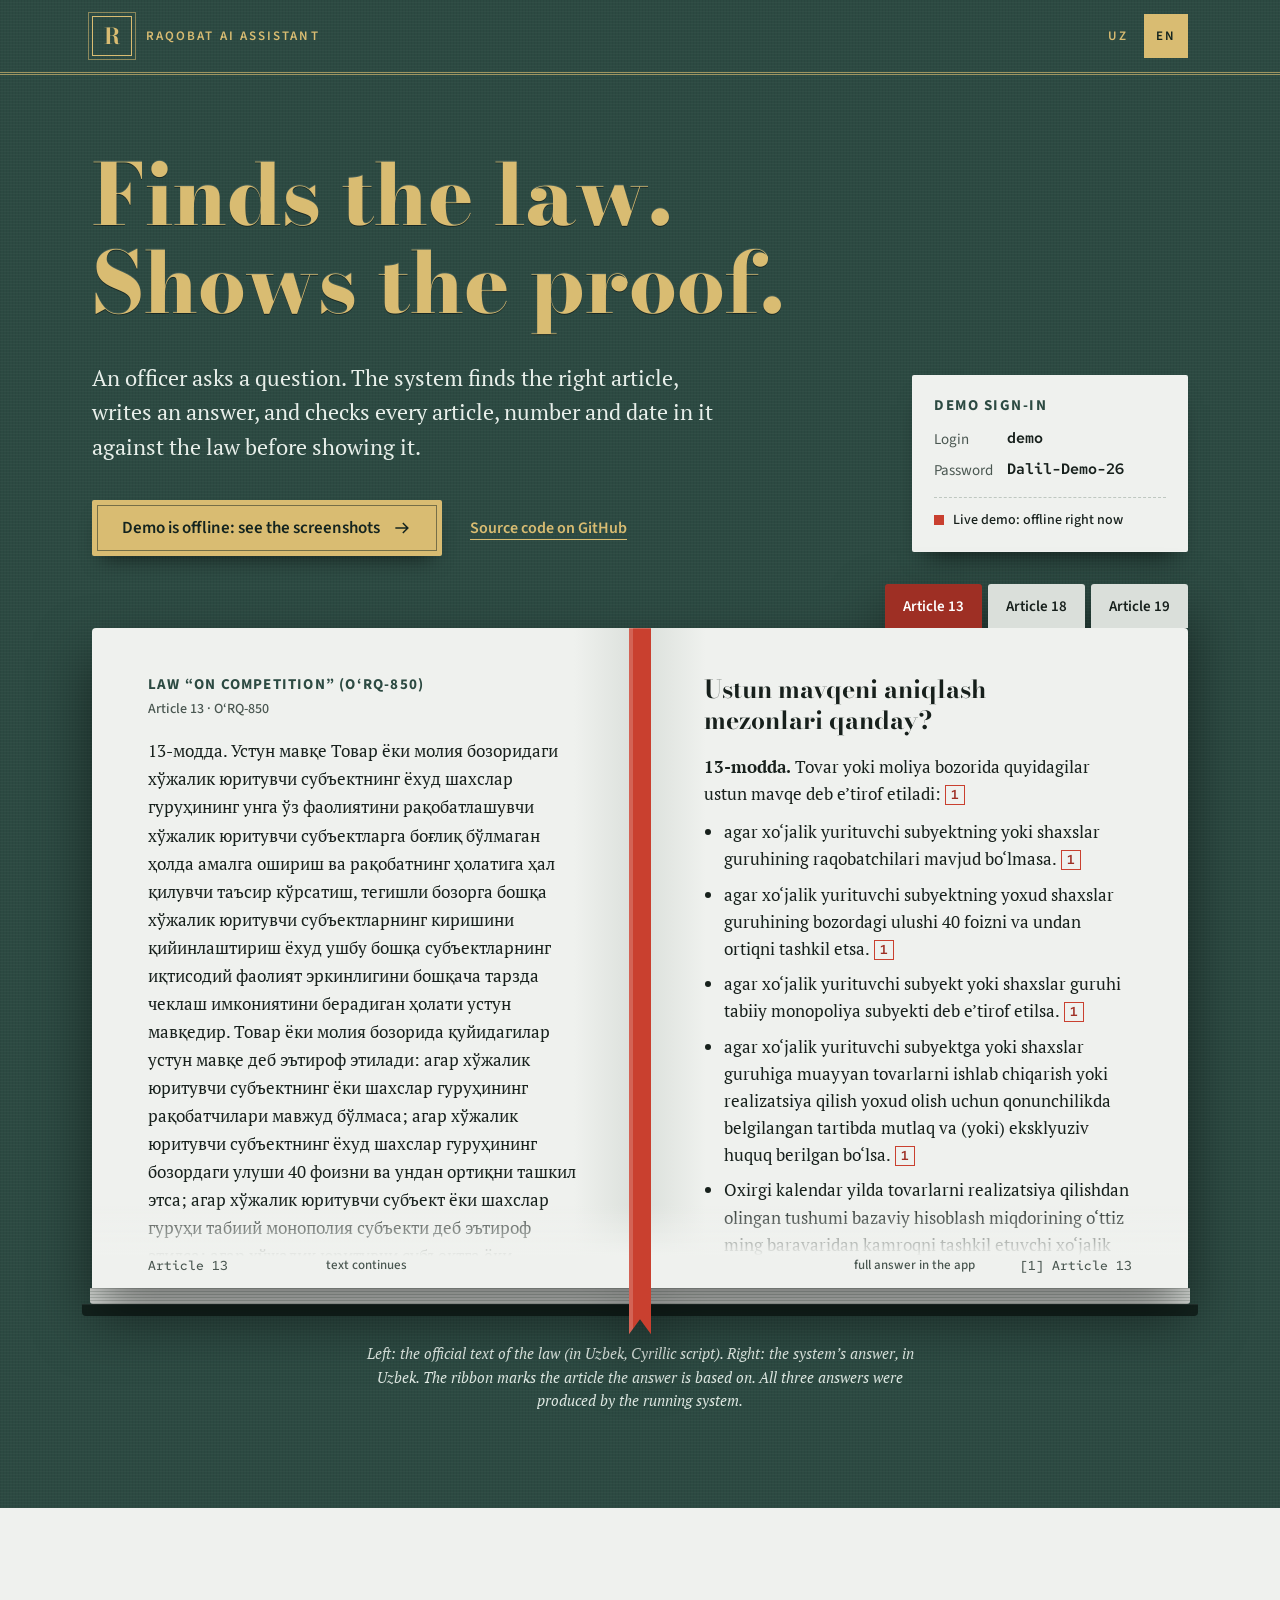
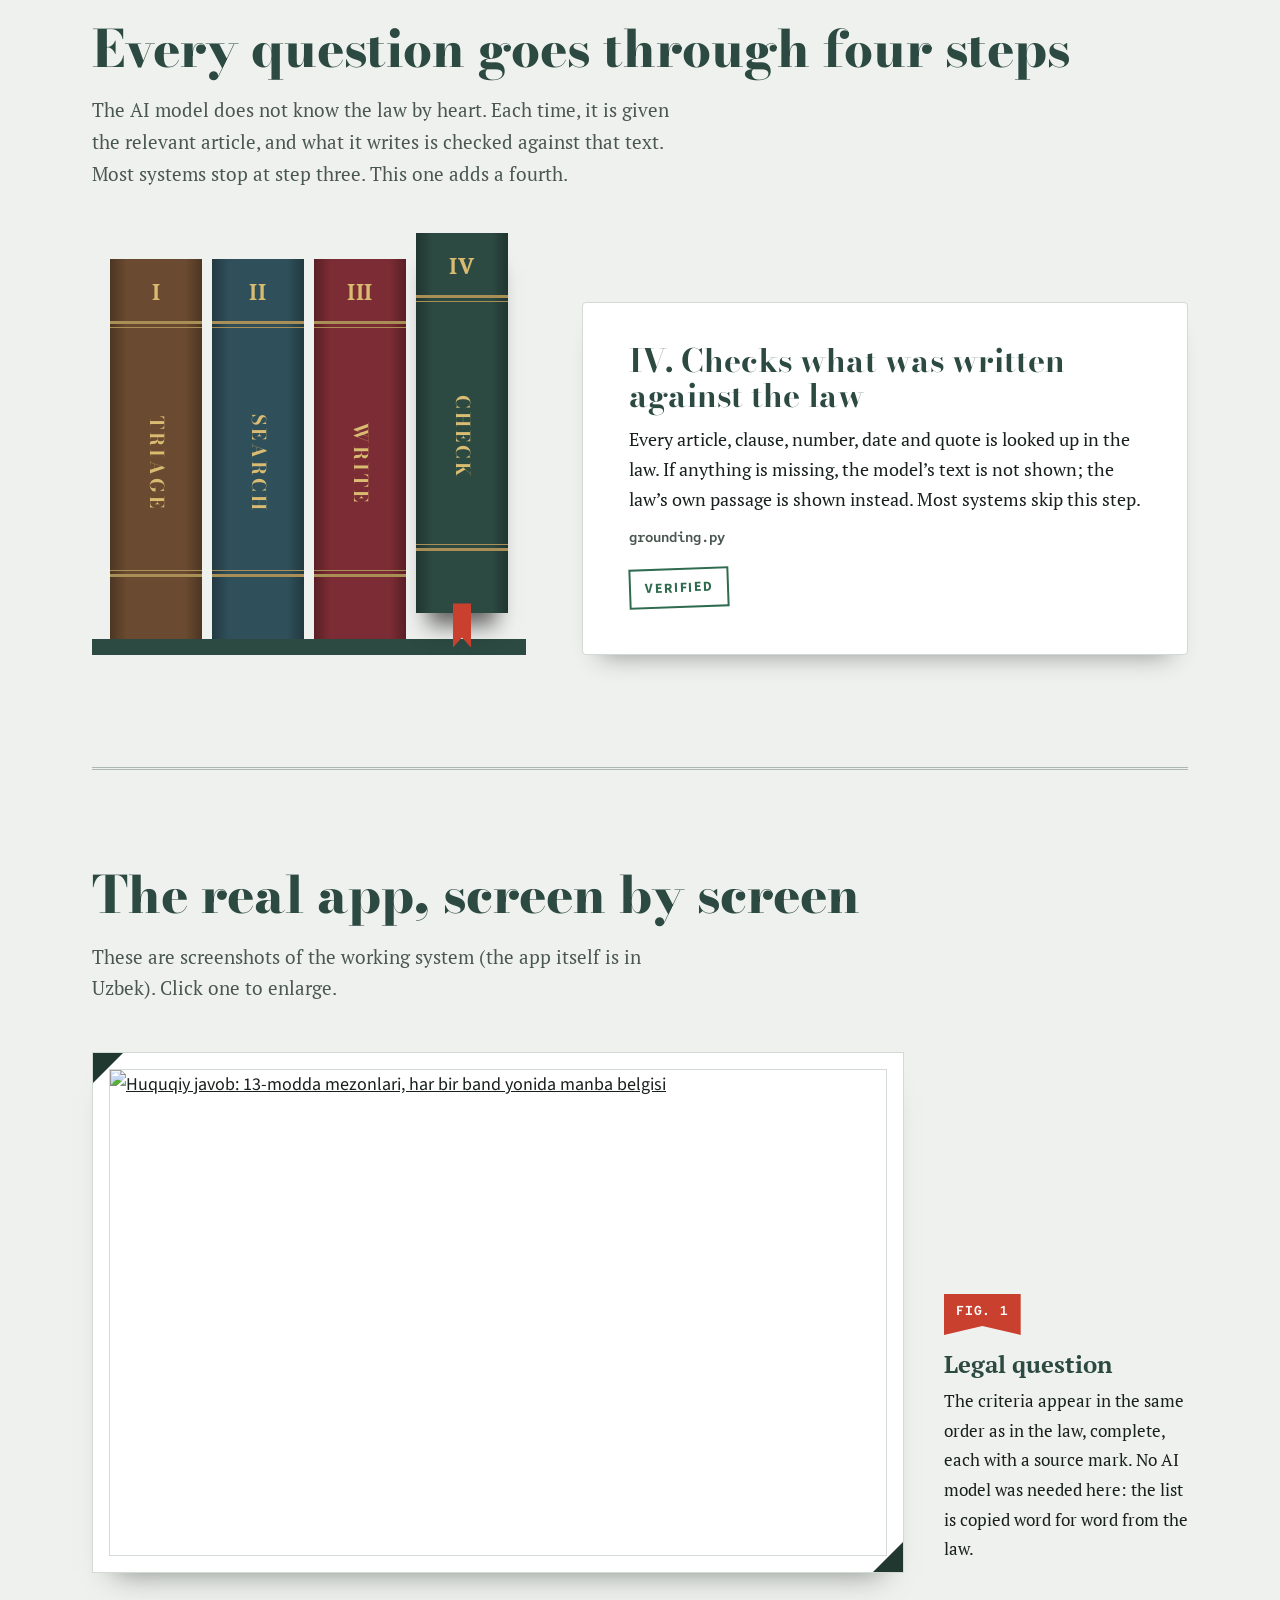
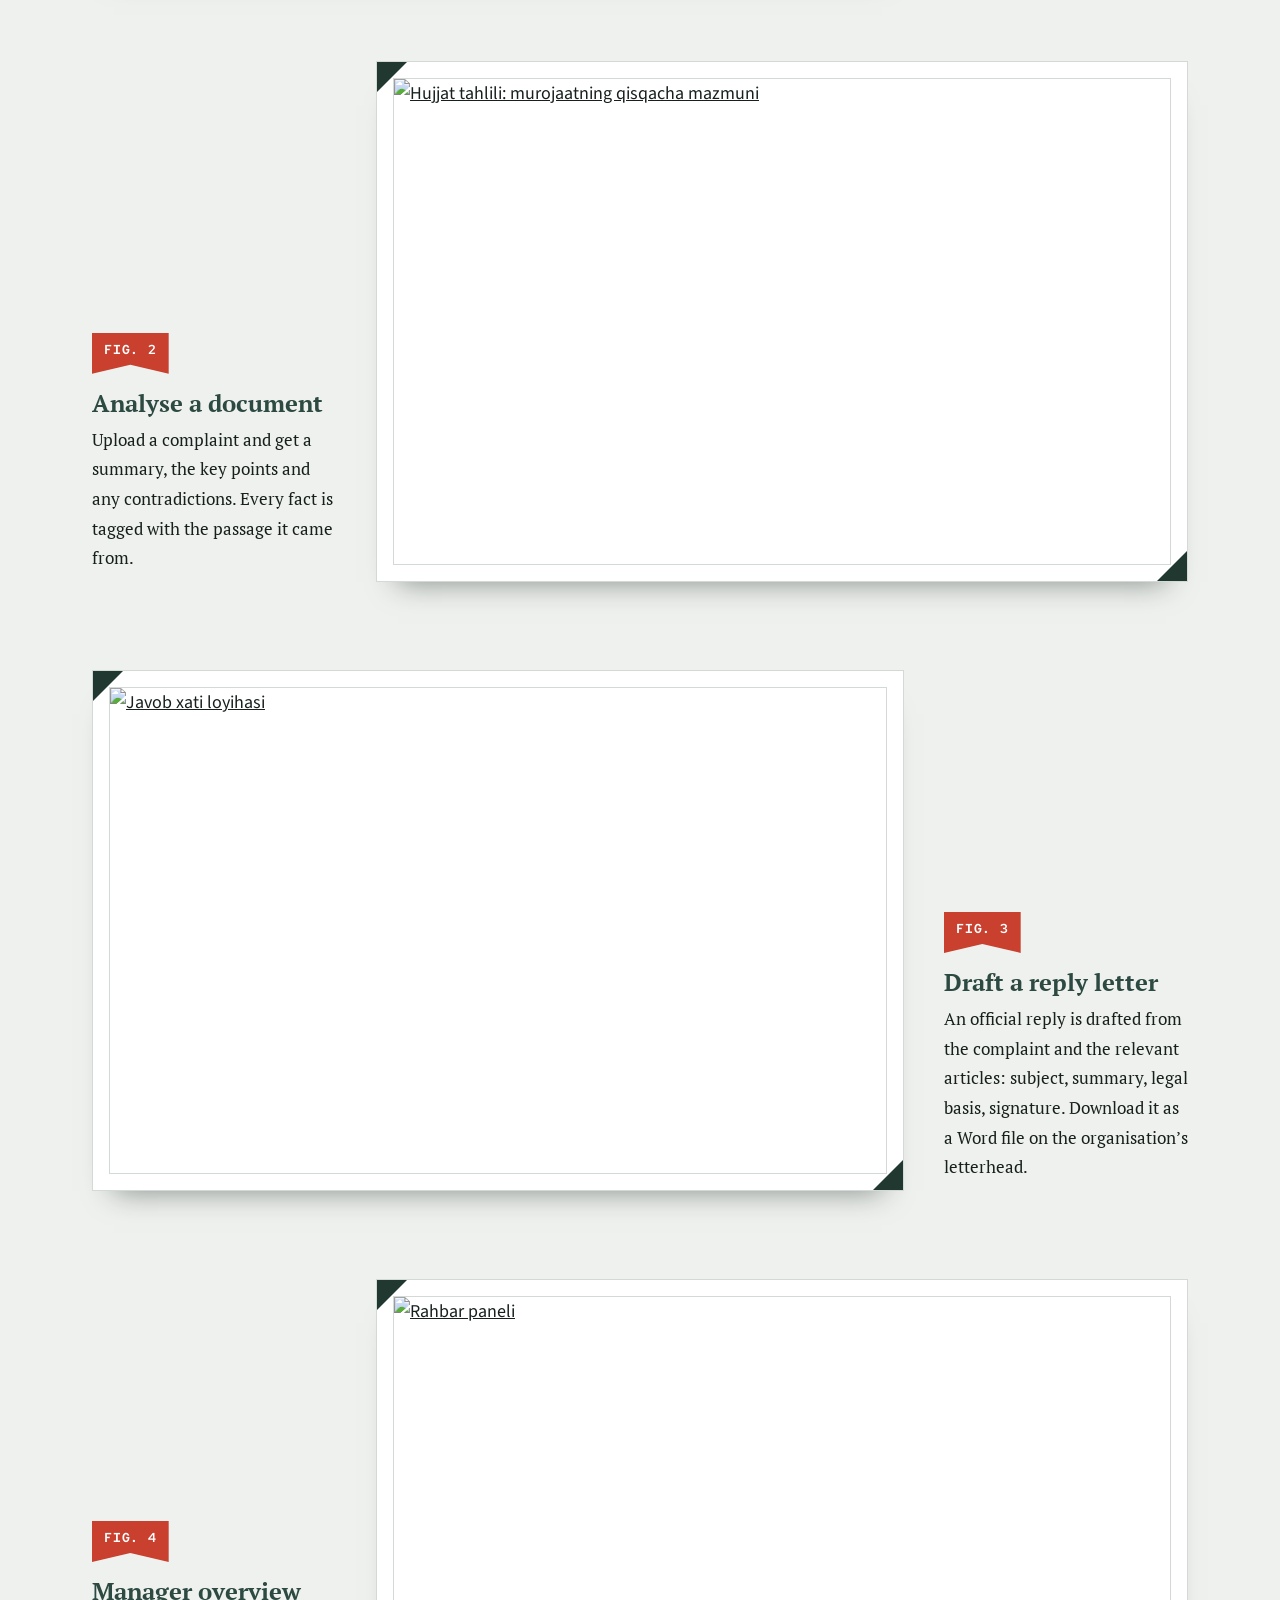
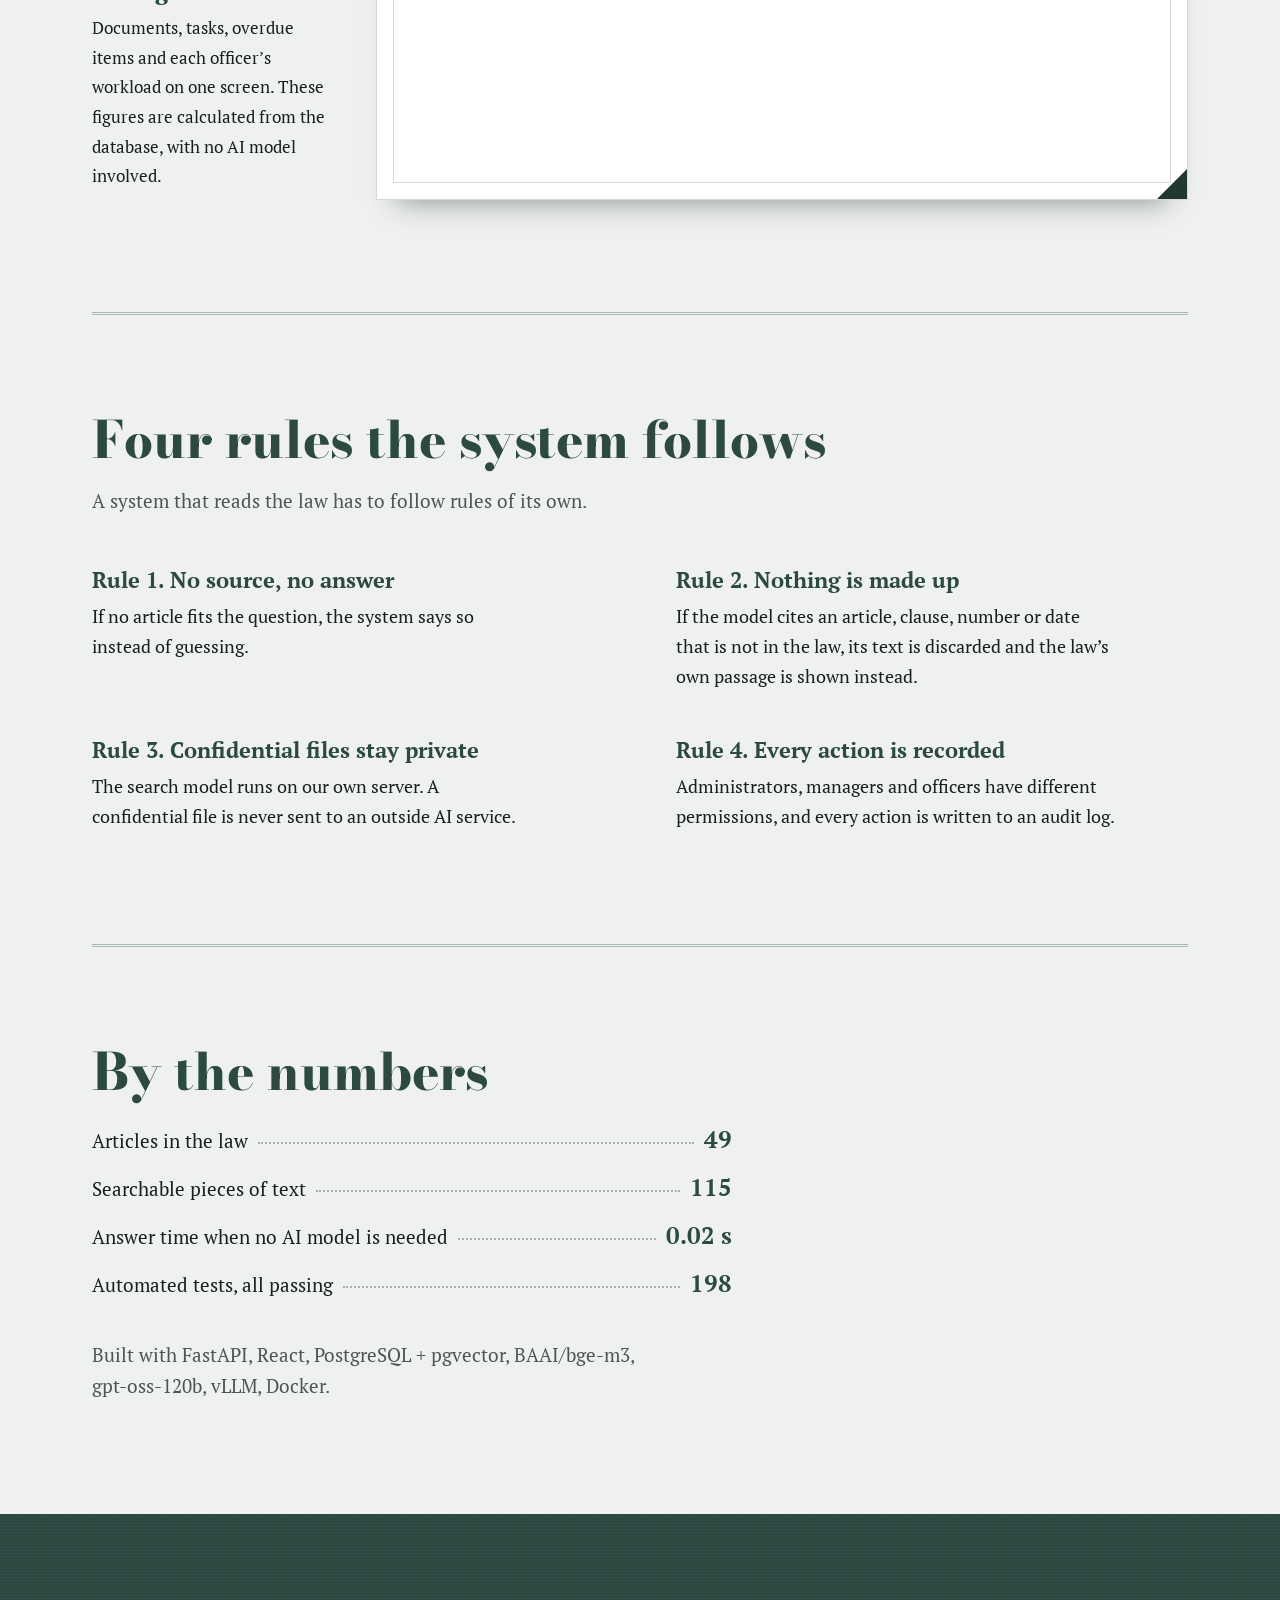
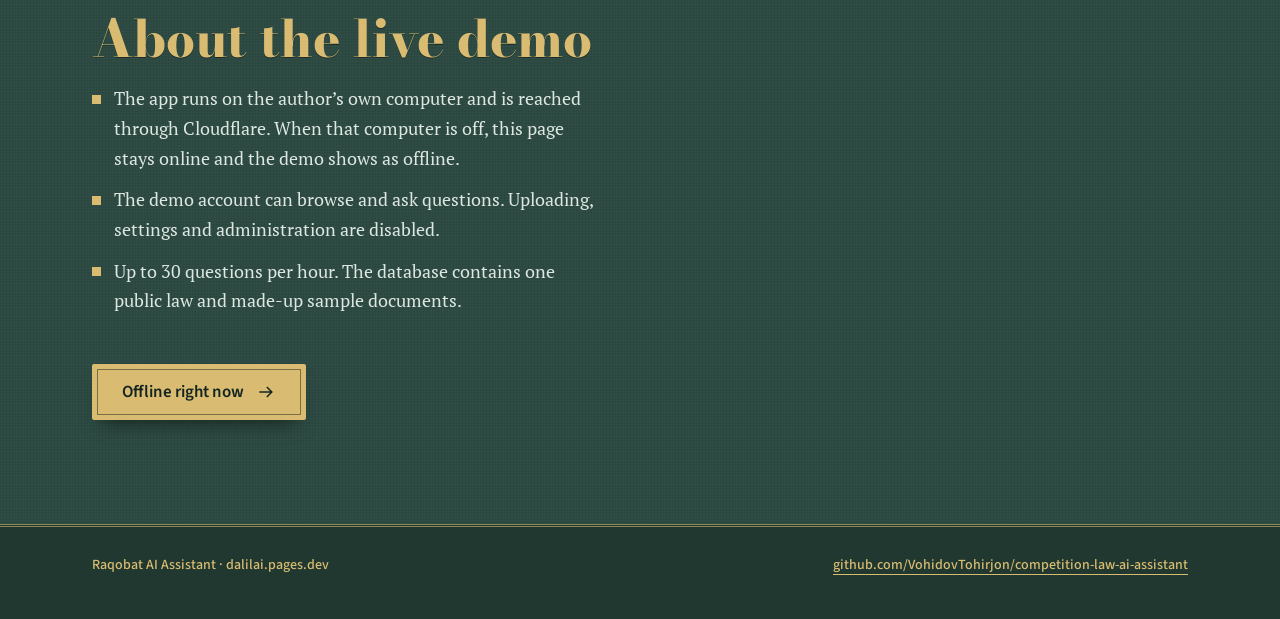
==== commit c23f2fb1: "feat(landing): English by default, plain-language copy in both languages, sturdier titles - First vi" ====
--- a/deploy/cloudflare/site/index.html
+++ b/deploy/cloudflare/site/index.html
@@ -1,21 +1,21 @@
 <!doctype html>
-<html lang="uz">
+<html lang="en">
 <head>
 <meta charset="utf-8">
 <meta name="viewport" content="width=device-width, initial-scale=1">
 <meta name="theme-color" content="#2C4A42">
 <title>Raqobat AI Assistant</title>
-<meta name="description" content="Qonunni topadi, dalilini ko‘rsatadi. Raqobat qo‘mitasi uchun AI yordamchi: har bir javob qonun moddasiga tayanadi va chiqishdan oldin tekshiriladi.">
+<meta name="description" content="Finds the law. Shows the proof. An AI assistant for a competition authority: every answer is based on an article of the law and checked before it is shown.">
 <meta property="og:type" content="website">
 <meta property="og:title" content="Raqobat AI Assistant">
-<meta property="og:description" content="Qonunni topadi, dalilini ko‘rsatadi. Har bir javob qonun moddasiga tayanadi va chiqishdan oldin tekshiriladi.">
+<meta property="og:description" content="Finds the law. Shows the proof. Every answer is based on an article of the law and checked before it is shown.">
 <meta property="og:url" content="https://dalilai.pages.dev/">
 <meta property="og:image" content="https://dalilai.pages.dev/img/og.jpg">
 <meta property="og:image:width" content="1200">
 <meta property="og:image:height" content="630">
 <meta name="twitter:card" content="summary_large_image">
 <meta name="twitter:title" content="Raqobat AI Assistant">
-<meta name="twitter:description" content="Finds the law. Shows the proof. A grounded legal AI assistant for a competition authority.">
+<meta name="twitter:description" content="Finds the law. Shows the proof. Every answer is based on an article of the law and checked before it is shown.">
 <meta name="twitter:image" content="https://dalilai.pages.dev/img/og.jpg">
 <link rel="icon" href="data:image/svg+xml,%3Csvg xmlns='http://www.w3.org/2000/svg' viewBox='0 0 32 32'%3E%3Crect width='32' height='32' fill='%232C4A42'/%3E%3Crect x='3' y='3' width='26' height='26' fill='none' stroke='%23D9BC72' stroke-width='1.5'/%3E%3Ctext x='16' y='23' font-size='19' text-anchor='middle' fill='%23D9BC72' font-family='Georgia,serif' font-weight='700'%3ER%3C/text%3E%3C/svg%3E">
 <link rel="stylesheet" href="https://fonts.googleapis.com/css2?family=Bodoni+Moda:opsz,wght@6..96,600;6..96,700;6..96,800&family=Source+Sans+3:wght@400;500;600;700&family=PT+Serif:ital,wght@0,400;0,700;1,400&family=Red+Hat+Mono:wght@500;600&display=swap">
@@ -76,7 +76,7 @@
   /* ---------- title ---------- */
   .cover { padding: 76px 0 0; }
   .cover-row { margin-top: 34px; display: grid; grid-template-columns: minmax(0, 1fr) auto; gap: 40px 56px; align-items: end; }
-  h1 { margin: 0; font: 700 clamp(2.6rem, 6.6vw, 6rem)/1.04 var(--display); font-optical-sizing: none; font-variation-settings: "opsz" 38; letter-spacing: -.005em; text-wrap: balance; }
+  h1 { margin: 0; font: 800 clamp(2.6rem, 6.6vw, 6rem)/1.04 var(--display); font-optical-sizing: none; font-variation-settings: "opsz" 26; letter-spacing: 0; text-wrap: balance; }
   .lead { margin: 0; max-width: 54ch; font: 400 1.35rem/1.6 var(--read); color: #E8EFEA; }
   .actions { margin-top: 36px; display: flex; flex-wrap: wrap; align-items: center; gap: 14px 28px; }
   .plate-btn { display: inline-flex; align-items: center; gap: 12px; min-height: 56px; padding: 0 30px; font: 600 17px var(--ui); text-decoration: none;
@@ -145,7 +145,7 @@
   section { padding: 112px 0 0; }
   section + section::before { content: ""; display: block; max-width: 1096px; margin: 0 auto 96px; border-top: 3px double rgba(44,74,66,.35); }
   section.band-end::before { display: none; }
-  h2.title { margin: 0 0 18px; font: 700 clamp(2rem, 4.4vw, 3.2rem)/1.1 var(--display); font-optical-sizing: none; font-variation-settings: "opsz" 30; letter-spacing: 0; text-wrap: balance; color: var(--cloth); }
+  h2.title { margin: 0 0 18px; font: 800 clamp(2rem, 4.4vw, 3.2rem)/1.1 var(--display); font-optical-sizing: none; font-variation-settings: "opsz" 22; letter-spacing: 0; text-wrap: balance; color: var(--cloth); }
   .intro { margin: 0 0 48px; max-width: 60ch; font: 400 1.2rem/1.65 var(--read); color: var(--ink-soft); }
 
   /* four volumes on a shelf */
@@ -200,7 +200,7 @@
 
   .band-end { margin-top: 112px; padding: 96px 0 104px; }
   .band-end h2.title { color: var(--gilt); text-shadow: 0 1px 0 rgba(0,0,0,.4); }
-  .demo { display: grid; grid-template-columns: minmax(0, 1fr) auto; gap: 40px 64px; align-items: end; }
+  .demo { display: grid; grid-template-columns: minmax(0, 1fr); gap: 36px; justify-items: start; }
   .notes { margin: 0; padding: 0; list-style: none; max-width: 56ch; }
   .notes li { margin: 0 0 12px; padding-left: 22px; position: relative; font: 400 18px/1.65 var(--read); color: var(--tint); }
   .notes li::before { content: ""; position: absolute; left: 0; top: .6em; width: 9px; height: 9px; background: var(--gilt); }
@@ -274,20 +274,20 @@
       <div class="cover-row">
       <div>
         <p class="lead">
-          <span lang-uz>Xodim savol beradi, tizim kerakli qonun moddasini topadi va javob yozadi. Javobdagi har bir modda, son va sana qonun matni bilan solishtiriladi, shundan keyingina ekranga chiqadi.</span>
-          <span lang-en>An officer asks a question. The system finds the right article of the law and writes the answer. Every article, number and date in it is checked against the statute text before it reaches the screen.</span>
+          <span lang-uz>Xodim savol beradi. Tizim kerakli moddani topadi, javob yozadi va ko‘rsatishdan oldin undagi har bir modda, son va sanani qonun matni bilan solishtirib chiqadi.</span>
+          <span lang-en>An officer asks a question. The system finds the right article, writes an answer, and checks every article, number and date in it against the law before showing it.</span>
         </p>
         <div class="actions">
           <a class="plate-btn" id="open-app" href="/app/">
-            <span class="t-on"><span lang-uz>Jonli ilovani ochish</span><span lang-en>Open the live app</span></span>
-            <span class="t-off"><span lang-uz>Demo hozir o‘chiq: lavhalarni ko‘ring</span><span lang-en>Demo is off: see the plates</span></span>
+            <span class="t-on"><span lang-uz>Jonli ilovani ochish</span><span lang-en>Try the live demo</span></span>
+            <span class="t-off"><span lang-uz>Demo hozir o‘chiq: ekranlarni ko‘ring</span><span lang-en>Demo is offline: see the screenshots</span></span>
             <svg viewBox="0 0 24 24" aria-hidden="true"><path d="M4 12h15M13 6l6 6-6 6"/></svg>
           </a>
-          <a class="link-gilt" href="https://github.com/VohidovTohirjon/competition-law-ai-assistant" rel="noopener"><span lang-uz>Kod: GitHub</span><span lang-en>Source: GitHub</span></a>
+          <a class="link-gilt" href="https://github.com/VohidovTohirjon/competition-law-ai-assistant" rel="noopener"><span lang-uz>Kod GitHub’da</span><span lang-en>Source code on GitHub</span></a>
         </div>
       </div>
       <aside class="pocket" aria-label="Demo">
-        <h2><span lang-uz>Namoyish hisobi</span><span lang-en>Demo account</span></h2>
+        <h2><span lang-uz>Demo uchun kirish</span><span lang-en>Demo sign-in</span></h2>
         <dl>
           <dt>Login</dt><dd>demo</dd>
           <dt><span lang-uz>Parol</span><span lang-en>Password</span></dt><dd>Dalil-Demo-26</dd>
@@ -304,7 +304,7 @@
           <h2 id="l-doc"></h2>
           <p class="src" id="l-src"></p>
           <p class="passage" id="l-passage" lang="uz-Cyrl"></p>
-          <div class="fade"><span lang-uz>matn davom etadi</span><span lang-en>the text continues</span></div>
+          <div class="fade"><span lang-uz>matn davom etadi</span><span lang-en>text continues</span></div>
           <span class="folio" id="l-folio"></span>
         </article>
         <article class="leaf r" aria-label="Javob / Answer" aria-live="polite">
@@ -317,8 +317,8 @@
       </div>
       <div class="block"></div><div class="board"></div>
       <p class="caption">
-        <span lang-uz>Chapda qonunning rasmiy matni, o‘ngda tizimning javobi. Lenta javob tayangan moddani belgilaydi. Uchala javob ham ishlab turgan tizimdan olingan.</span>
-        <span lang-en>The statute’s official text on the left, the system’s answer on the right. The ribbon marks the article the answer rests on. All three answers come from the running system.</span>
+        <span lang-uz>Chapda qonunning rasmiy matni, o‘ngda tizim javobi. Lenta javob tayangan moddani ko‘rsatadi. Uchala javob ham ishlab turgan tizim bergan.</span>
+        <span lang-en>Left: the official text of the law (in Uzbek, Cyrillic script). Right: the system’s answer, in Uzbek. The ribbon marks the article the answer is based on. All three answers were produced by the running system.</span>
       </p>
     </div>
   </div>
@@ -326,10 +326,10 @@
 
   <section id="stages">
     <div class="wrap">
-      <h2 class="title"><span lang-uz>Savol to‘rt jilddan o‘tadi</span><span lang-en>A question passes through four volumes</span></h2>
+      <h2 class="title"><span lang-uz>Har bir savol to‘rt bosqichdan o‘tadi</span><span lang-en>Every question goes through four steps</span></h2>
       <p class="intro">
-        <span lang-uz>Model qonunni yoddan bilmaydi. Har safar unga topilgan modda matni beriladi, yozgani esa o‘sha matn bilan solishtiriladi. Oddiy tizimlar uchinchi jildda to‘xtaydi. Bu yerda to‘rtinchisi bor.</span>
-        <span lang-en>The model does not know the law by heart. Each time it is handed the matching article, and what it writes is compared with that text. Ordinary systems stop at the third volume. This one has a fourth.</span>
+        <span lang-uz>Til modeli qonunni yoddan bilmaydi. Har safar unga tegishli modda matni beriladi, yozgani esa o‘sha matn bilan solishtiriladi. Odatdagi tizimlar uchinchi bosqichda to‘xtaydi. Bu yerda to‘rtinchisi ham bor.</span>
+        <span lang-en>The AI model does not know the law by heart. Each time, it is given the relevant article, and what it writes is checked against that text. Most systems stop at step three. This one adds a fourth.</span>
       </p>
       <div class="shelf-grid">
         <div class="shelf" role="tablist" id="shelf" aria-label="Bosqichlar / Stages"></div>
@@ -340,24 +340,24 @@
 
   <section id="plates">
     <div class="wrap">
-      <h2 class="title"><span lang-uz>Ishlab turgan ilovadan lavhalar</span><span lang-en>Plates from the running application</span></h2>
-      <p class="intro"><span lang-uz>Hammasi haqiqiy ekran. Bosib kattalashtirish mumkin.</span><span lang-en>Every one is a real screen. Click to enlarge.</span></p>
+      <h2 class="title"><span lang-uz>Haqiqiy ilova, ekranma-ekran</span><span lang-en>The real app, screen by screen</span></h2>
+      <p class="intro"><span lang-uz>Bular ishlab turgan tizimdan olingan ekranlar. Kattalashtirish uchun bosing.</span><span lang-en>These are screenshots of the working system (the app itself is in Uzbek). Click one to enlarge.</span></p>
       <div class="plates">
         <div class="fig">
           <figure class="pl"><a href="/img/legal-answer.jpg" data-zoom><img loading="lazy" src="/img/legal-answer.jpg" alt="Huquqiy javob: 13-modda mezonlari, har bir band yonida manba belgisi" width="1800" height="1125"></a></figure>
-          <div class="cap"><em>1-RASM</em><b><span lang-uz>Huquqiy savol</span><span lang-en>Legal question</span></b><span lang-uz>Mezonlar qonundagi tartibida, to‘liq, har biri yonida manba belgisi. Bu savolga model chaqirilmadi: ro‘yxat qonun matnidan so‘zma-so‘z olinadi.</span><span lang-en>The criteria in the statute’s own order, complete, each with a source mark. No model call was needed: the list is taken verbatim from the law.</span></div>
+          <div class="cap"><em><span lang-uz>1-RASM</span><span lang-en>FIG. 1</span></em><b><span lang-uz>Huquqiy savol</span><span lang-en>Legal question</span></b><span lang-uz>Mezonlar qonundagi tartibida, to‘liq, har biri yonida manba belgisi. Bu savolga til modeli kerak bo‘lmadi: ro‘yxat qonun matnidan so‘zma-so‘z ko‘chiriladi.</span><span lang-en>The criteria appear in the same order as in the law, complete, each with a source mark. No AI model was needed here: the list is copied word for word from the law.</span></div>
         </div>
         <div class="fig">
           <figure class="pl"><a href="/img/document-analysis.jpg" data-zoom><img loading="lazy" src="/img/document-analysis.jpg" alt="Hujjat tahlili: murojaatning qisqacha mazmuni" width="1800" height="1125"></a></figure>
-          <div class="cap"><em>2-RASM</em><b><span lang-uz>Hujjat tahlili</span><span lang-en>Document analysis</span></b><span lang-uz>Murojaat yuklanadi, tizim mazmunini, asosiy bandlarini va bir-biriga zid joylarini chiqaradi. Har bir fakt yonida u olingan parcha raqami turadi.</span><span lang-en>Upload a complaint and get its summary, key points and contradictions. Every fact carries the number of the passage it came from.</span></div>
+          <div class="cap"><em><span lang-uz>2-RASM</span><span lang-en>FIG. 2</span></em><b><span lang-uz>Hujjatni tahlil qilish</span><span lang-en>Analyse a document</span></b><span lang-uz>Murojaat yuklanadi, tizim uning qisqacha mazmunini, asosiy bandlarini va bir-biriga zid joylarini chiqaradi. Har bir fakt yonida u olingan parcha raqami turadi.</span><span lang-en>Upload a complaint and get a summary, the key points and any contradictions. Every fact is tagged with the passage it came from.</span></div>
         </div>
         <div class="fig">
           <figure class="pl"><a href="/img/response-letter.jpg" data-zoom><img loading="lazy" src="/img/response-letter.jpg" alt="Javob xati loyihasi" width="1800" height="1125"></a></figure>
-          <div class="cap"><em>3-RASM</em><b><span lang-uz>Javob xati</span><span lang-en>Response letter</span></b><span lang-uz>Murojaat va tegishli moddalar asosida rasmiy xat loyihasi: mavzu, mazmun, huquqiy asos, imzo. Word fayl sifatida, tashkilot blankasi bilan yuklab olinadi.</span><span lang-en>An official reply drafted from the complaint and the matching articles: subject, summary, legal basis, signature. Exports to Word on the organisation’s letterhead.</span></div>
+          <div class="cap"><em><span lang-uz>3-RASM</span><span lang-en>FIG. 3</span></em><b><span lang-uz>Javob xatini tayyorlash</span><span lang-en>Draft a reply letter</span></b><span lang-uz>Murojaat va tegishli moddalar asosida rasmiy xat loyihasi: mavzu, mazmun, huquqiy asos, imzo. Word fayl sifatida, tashkilot blankasi bilan yuklab olinadi.</span><span lang-en>An official reply is drafted from the complaint and the relevant articles: subject, summary, legal basis, signature. Download it as a Word file on the organisation’s letterhead.</span></div>
         </div>
         <div class="fig">
           <figure class="pl"><a href="/img/dashboard.jpg" data-zoom><img loading="lazy" src="/img/dashboard.jpg" alt="Rahbar paneli" width="1800" height="1125"></a></figure>
-          <div class="cap"><em>4-RASM</em><b><span lang-uz>Rahbar paneli</span><span lang-en>Manager dashboard</span></b><span lang-uz>Hujjatlar, topshiriqlar, kechikishlar va xodimlar yuklamasi bir ekranda. Bu javoblar bazadan hisoblanadi, model ishlatilmaydi.</span><span lang-en>Documents, tasks, overdue items and staff workload on one screen. These answers are computed from the database; no model is used.</span></div>
+          <div class="cap"><em><span lang-uz>4-RASM</span><span lang-en>FIG. 4</span></em><b><span lang-uz>Rahbar uchun umumiy ko‘rinish</span><span lang-en>Manager overview</span></b><span lang-uz>Hujjatlar, topshiriqlar, kechikishlar va har bir xodimning yuklamasi bir ekranda. Bu raqamlar bazadan hisoblanadi, til modeli ishtirok etmaydi.</span><span lang-en>Documents, tasks, overdue items and each officer’s workload on one screen. These figures are calculated from the database, with no AI model involved.</span></div>
         </div>
       </div>
     </div>
@@ -365,27 +365,27 @@
 
   <section id="rules">
     <div class="wrap">
-      <h2 class="title"><span lang-uz>Tizimning o‘z qoidalari</span><span lang-en>The system’s own articles</span></h2>
-      <p class="intro"><span lang-uz>Qonunni o‘qiydigan tizim o‘zi ham qoidaga bo‘ysunadi.</span><span lang-en>A system that reads the law is bound by rules of its own.</span></p>
+      <h2 class="title"><span lang-uz>Tizim rioya qiladigan to‘rt qoida</span><span lang-en>Four rules the system follows</span></h2>
+      <p class="intro"><span lang-uz>Qonunni o‘qiydigan tizim o‘zi ham qoidaga bo‘ysunishi kerak.</span><span lang-en>A system that reads the law has to follow rules of its own.</span></p>
       <div class="articles">
-        <div class="art"><h3><span lang-uz>1-modda. Manbasiz javob yo‘q</span><span lang-en>Article 1. No source, no answer</span></h3><p><span lang-uz>Mos modda topilmasa, tizim shuni aytadi. Taxmin qilib yozmaydi.</span><span lang-en>If no article matches, the system says so instead of guessing.</span></p></div>
-        <div class="art"><h3><span lang-uz>2-modda. Uydirma ko‘rsatilmaydi</span><span lang-en>Article 2. Inventions are not shown</span></h3><p><span lang-uz>Model qonunda yo‘q modda, band, son yoki sana yozsa, uning matni tashlanadi va qonunning asl parchasi chiqadi.</span><span lang-en>If the model writes an article, clause, number or date the law does not contain, its text is dropped and the statute’s own passage is shown.</span></p></div>
-        <div class="art"><h3><span lang-uz>3-modda. Maxfiy hujjat tashqariga chiqmaydi</span><span lang-en>Article 3. Confidential files stay in</span></h3><p><span lang-uz>Qidiruv modeli o‘z serverda ishlaydi. Maxfiy hujjat tashqi AI xizmatiga yuborilmaydi.</span><span lang-en>The search model runs on our own server. A confidential file is never sent to an outside AI service.</span></p></div>
-        <div class="art"><h3><span lang-uz>4-modda. Har bir amal yoziladi</span><span lang-en>Article 4. Every action is logged</span></h3><p><span lang-uz>Administrator, rahbar va xodimning ruxsatlari alohida, har bir amal audit jurnaliga tushadi.</span><span lang-en>Administrator, manager and officer have separate permissions, and every action lands in the audit log.</span></p></div>
+        <div class="art"><h3><span lang-uz>1-qoida. Manbasiz javob yo‘q</span><span lang-en>Rule 1. No source, no answer</span></h3><p><span lang-uz>Mos modda topilmasa, tizim shuni aytadi. Taxmin qilib yozmaydi.</span><span lang-en>If no article fits the question, the system says so instead of guessing.</span></p></div>
+        <div class="art"><h3><span lang-uz>2-qoida. Hech narsa o‘ylab topilmaydi</span><span lang-en>Rule 2. Nothing is made up</span></h3><p><span lang-uz>Model qonunda yo‘q modda, band, son yoki sana yozsa, uning matni tashlanadi va o‘rniga qonunning asl parchasi ko‘rsatiladi.</span><span lang-en>If the model cites an article, clause, number or date that is not in the law, its text is discarded and the law’s own passage is shown instead.</span></p></div>
+        <div class="art"><h3><span lang-uz>3-qoida. Maxfiy hujjat tashqariga chiqmaydi</span><span lang-en>Rule 3. Confidential files stay private</span></h3><p><span lang-uz>Qidiruv modeli o‘z serverda ishlaydi. Maxfiy hujjat tashqi AI xizmatiga yuborilmaydi.</span><span lang-en>The search model runs on our own server. A confidential file is never sent to an outside AI service.</span></p></div>
+        <div class="art"><h3><span lang-uz>4-qoida. Har bir amal yoziladi</span><span lang-en>Rule 4. Every action is recorded</span></h3><p><span lang-uz>Administrator, rahbar va xodimning ruxsatlari alohida, har bir amal audit jurnaliga yoziladi.</span><span lang-en>Administrators, managers and officers have different permissions, and every action is written to an audit log.</span></p></div>
       </div>
     </div>
   </section>
 
   <section id="colophon">
     <div class="wrap">
-      <h2 class="title"><span lang-uz>Kolofon</span><span lang-en>Colophon</span></h2>
+      <h2 class="title"><span lang-uz>Raqamlarda</span><span lang-en>By the numbers</span></h2>
       <ul class="colophon">
-        <li><span lang-uz>Indekslangan moddalar</span><span lang-en>Articles indexed</span><b>49</b></li>
-        <li><span lang-uz>Vektorga aylantirilgan parchalar</span><span lang-en>Passages turned into vectors</span><b>115</b></li>
-        <li><span lang-uz>Modelsiz javob vaqti</span><span lang-en>Answers without a model</span><b>0,02 s</b></li>
+        <li><span lang-uz>Qonundagi moddalar</span><span lang-en>Articles in the law</span><b>49</b></li>
+        <li><span lang-uz>Qidiriladigan matn parchalari</span><span lang-en>Searchable pieces of text</span><b>115</b></li>
+        <li><span lang-uz>Model kerak bo‘lmagan javob vaqti</span><span lang-en>Answer time when no AI model is needed</span><b><span lang-uz>0,02 s</span><span lang-en>0.02 s</span></b></li>
         <li><span lang-uz>Avtomatik testlar, hammasi o‘tadi</span><span lang-en>Automated tests, all passing</span><b>198</b></li>
       </ul>
-      <p class="intro" style="margin-top:30px;margin-bottom:0"><span lang-uz>FastAPI, React, PostgreSQL + pgvector, BAAI/bge-m3, gpt-oss-120b, vLLM, Docker.</span><span lang-en>FastAPI, React, PostgreSQL + pgvector, BAAI/bge-m3, gpt-oss-120b, vLLM, Docker.</span></p>
+      <p class="intro" style="margin-top:30px;margin-bottom:0"><span lang-uz>Texnologiyalar: FastAPI, React, PostgreSQL + pgvector, BAAI/bge-m3, gpt‑oss‑120b, vLLM, Docker.</span><span lang-en>Built with FastAPI, React, PostgreSQL + pgvector, BAAI/bge-m3, gpt‑oss‑120b, vLLM, Docker.</span></p>
     </div>
   </section>
 
@@ -393,11 +393,11 @@
     <div class="wrap">
       <div class="demo">
         <div>
-          <h2 class="title"><span lang-uz>Jonli namoyish</span><span lang-en>Live demonstration</span></h2>
+          <h2 class="title"><span lang-uz>Jonli demo haqida</span><span lang-en>About the live demo</span></h2>
           <ul class="notes">
-            <li><span lang-uz>Ilova muallifning o‘z kompyuterida ishlaydi va Cloudflare orqali ulanadi. Kompyuter o‘chiq bo‘lsa, shu sahifa baribir ochiq.</span><span lang-en>The app runs on the author’s own computer, connected through Cloudflare. When it is off, this page stays up.</span></li>
-            <li><span lang-uz>Namoyish hisobi faqat o‘qiydi va savol beradi. Yuklash, sozlash va boshqarish yopiq.</span><span lang-en>The demo account can read and ask. Uploads, settings and administration are closed.</span></li>
-            <li><span lang-uz>Soatiga 30 tagacha savol. Bazada ochiq qonun va uydirma namunaviy hujjatlar bor.</span><span lang-en>Up to 30 questions an hour. The database holds a public law and fictional sample documents.</span></li>
+            <li><span lang-uz>Ilova muallifning o‘z kompyuterida ishlaydi va Cloudflare orqali ulanadi. Kompyuter o‘chiq bo‘lsa, bu sahifa ochiq qoladi, demo esa o‘chiq deb ko‘rsatiladi.</span><span lang-en>The app runs on the author’s own computer and is reached through Cloudflare. When that computer is off, this page stays online and the demo shows as offline.</span></li>
+            <li><span lang-uz>Demo hisobi ma’lumotni ko‘ra oladi va savol bera oladi. Fayl yuklash, sozlash va boshqarish o‘chirilgan.</span><span lang-en>The demo account can browse and ask questions. Uploading, settings and administration are disabled.</span></li>
+            <li><span lang-uz>Soatiga 30 tagacha savol. Bazada bitta ochiq qonun va to‘qib chiqarilgan namunaviy hujjatlar bor.</span><span lang-en>Up to 30 questions per hour. The database contains one public law and made-up sample documents.</span></li>
           </ul>
         </div>
         <a class="plate-btn" id="open-app-2" href="/app/">
@@ -425,7 +425,7 @@
   var root = document.documentElement;
   var saved = null;
   try { saved = localStorage.getItem("dalil_lang"); } catch (e) {}
-  var lang = saved || ((navigator.language || "uz").slice(0, 2) === "en" ? "en" : "uz");
+  var lang = saved === "uz" ? "uz" : "en";
   var statusState = "wait";
 
   function esc(s) { return s.replace(/[&<>]/g, function (c) { return { "&": "&amp;", "<": "&lt;", ">": "&gt;" }[c]; }); }
@@ -447,12 +447,12 @@
 
   /* ---- the open volume ---- */
   var data = JSON.parse(document.getElementById("volume-data").textContent);
-  var tabsEl = document.getElementById("vtabs"), ribbon = document.getElementById("ribbon");
+  var tabsEl = document.getElementById("vtabs"), ribbon = document.getElementById("ribbon"), curTab = 0;
   data.forEach(function (d, i) {
     var b = document.createElement("button");
     b.type = "button"; b.className = "tab"; b.setAttribute("role", "tab"); b.id = "tab-" + i;
     b.setAttribute("aria-selected", i === 0 ? "true" : "false");
-    b.textContent = d.label; b.title = d.tag; b.setAttribute("aria-label", d.label + " · " + d.tag);
+    b.dataset.label = d.label; b.title = d.tag;
     b.addEventListener("click", function () { show(i); });
     b.addEventListener("keydown", function (e) {
       if (e.key === "ArrowRight") show((i + 1) % data.length, true);
@@ -460,35 +460,43 @@
     });
     tabsEl.appendChild(b);
   });
+  function paintTabs() {
+    [].forEach.call(tabsEl.children, function (t) {
+      var l = t.dataset.label.replace(/^(\d+)-modda$/, lang === "en" ? "Article $1" : "$1-modda");
+      t.textContent = l; t.setAttribute("aria-label", l + " · " + t.title);
+    });
+  }
   function show(i, focus) {
     var d = data[i];
     [].forEach.call(tabsEl.children, function (t, n) { t.setAttribute("aria-selected", String(n === i)); t.tabIndex = n === i ? 0 : -1; });
     if (focus) tabsEl.children[i].focus();
-    document.getElementById("l-doc").textContent = d.doc;
-    document.getElementById("l-src").textContent = d.label + " · " + d.official;
+    curTab = i;
+    var en = lang === "en", art = d.label.replace(/^(\d+)-modda$/, en ? "Article $1" : "$1-modda");
+    document.getElementById("l-doc").textContent = en ? "Law “On Competition” (" + d.official + ")" : d.doc;
+    document.getElementById("l-src").textContent = art + " · " + d.official;
     document.getElementById("l-passage").textContent = d.passage;
-    document.getElementById("l-folio").textContent = d.label;
+    document.getElementById("l-folio").textContent = art;
     document.getElementById("r-q").textContent = d.q;
     document.getElementById("r-answer").innerHTML = md(d.answer);
-    document.getElementById("r-folio").textContent = "[1] " + d.label;
+    document.getElementById("r-folio").textContent = "[1] " + art;
     ribbon.classList.remove("swing"); void ribbon.offsetWidth; ribbon.classList.add("swing");
   }
   show(0);
 
   /* ---- shelf of four volumes ---- */
   var stages = [
-    { no: "I", nm: { uz: "Yo‘naltirish", en: "Routing" }, c: "#6A4A30", file: "ai_agent.py",
+    { no: "I", nm: { uz: "Saralash", en: "Triage" }, c: "#6A4A30", file: "ai_agent.py",
       t: { uz: "Savol qaysi yo‘lga ketishini hal qiladi", en: "Decides where the question goes" },
-      p: { uz: "Ba’zi savollarga model umuman kerak emas: moddadagi ro‘yxat qonun matnidan so‘zma-so‘z olinadi, moddalar soni bazadan sanaladi, rahbar ko‘rsatkichlari hisoblanadi. Qolgani qidiruvga ketadi.", en: "Some questions need no model: a list in an article is taken verbatim from the law, the number of articles is counted in the database, manager figures are computed. The rest goes to search." } },
+      p: { uz: "Ba’zi savollarga til modeli umuman kerak emas: moddadagi ro‘yxat qonun matnidan so‘zma-so‘z olinadi, moddalar soni bazadan sanaladi, rahbar ko‘rsatkichlari hisoblanadi. Qolgan savollar qidiruvga o‘tadi.", en: "Some questions do not need an AI model at all: a list inside an article is copied word for word from the law, the number of articles is counted in the database, manager figures are calculated. Everything else moves on to search." } },
     { no: "II", nm: { uz: "Qidiruv", en: "Search" }, c: "#2F4F5A", file: "rag.py",
       t: { uz: "Kerakli moddani topadi", en: "Finds the right article" },
-      p: { uz: "Matnni ma’no bo‘yicha qidiradi (bge-m3 va pgvector): 115 parchadan 60 tasini oladi, kalit so‘z va sarlavha mosligi bilan saralab 3 tasini qoldiradi. Savol lotinda, qonun kirillda bo‘lsa ham topadi.", en: "Searches by meaning (bge-m3 and pgvector): takes 60 of 115 passages, ranks them by keywords and headings, keeps 3. It finds the article even when the question is in Latin and the law in Cyrillic." } },
-    { no: "III", nm: { uz: "Yozish", en: "Writing" }, c: "#7C2C34", file: "llm.py",
+      p: { uz: "Matnni ma’no bo‘yicha qidiradi (bge-m3 va pgvector): 115 parchadan 60 tasini oladi, kalit so‘z va sarlavha mosligi bo‘yicha saralab, eng yaxshi 3 tasini qoldiradi. Savol lotinda, qonun kirillda bo‘lsa ham topadi.", en: "Searches by meaning (bge-m3 and pgvector): picks 60 of the 115 pieces of text, ranks them by keywords and headings, and keeps the best 3. It works even when the question is written in Latin script and the law in Cyrillic." } },
+    { no: "III", nm: { uz: "Yozish", en: "Write" }, c: "#7C2C34", file: "llm.py",
       t: { uz: "Faqat berilgan matndan yozadi", en: "Writes only from the text it is given" },
-      p: { uz: "Til modeli (gpt-oss-120b) oldidagi modda matnidan javob tuzadi, yoddan emas. Manba raqamini model emas, tizim qo‘yadi, shuning uchun u o‘ylab topa olmaydi.", en: "The language model (gpt-oss-120b) writes from the article in front of it, not from memory. The system, not the model, assigns the source numbers, so it cannot invent them." } },
-    { no: "IV", nm: { uz: "Tekshirish", en: "Verification" }, c: "#2C4A42", file: "grounding.py", tail: true,
+      p: { uz: "Til modeli (gpt-oss-120b) oldiga qo‘yilgan modda matnidan javob tuzadi, yoddan emas. Manba raqamini model emas, tizim qo‘yadi, shuning uchun u o‘ylab topa olmaydi.", en: "The language model (gpt-oss-120b) writes from the article placed in front of it, not from memory. The system, not the model, assigns the source numbers, so the model cannot invent them." } },
+    { no: "IV", nm: { uz: "Tekshirish", en: "Check" }, c: "#2C4A42", file: "grounding.py", tail: true,
       t: { uz: "Yozilganini qonun bilan solishtiradi", en: "Checks what was written against the law" },
-      p: { uz: "Modda, band, son, sana va iqtibos qonun matnida bormi, har biri tekshiriladi. Tasdiqlanmasa model matni ko‘rsatilmaydi, o‘rniga qonunning asl parchasi chiqadi. Oddiy tizimlarda bu jild yo‘q.", en: "Every article, clause, number, date and quote is looked up in the law. If it is not there, the model’s text is not shown; the statute’s own passage is shown instead. Ordinary systems do not have this volume." } }
+      p: { uz: "Modda, band, son, sana va iqtibos qonun matnida bormi, har biri tekshiriladi. Biror biri topilmasa, model matni ko‘rsatilmaydi, o‘rniga qonunning asl parchasi chiqadi. Ko‘p tizimlarda bu bosqich yo‘q.", en: "Every article, clause, number, date and quote is looked up in the law. If anything is missing, the model’s text is not shown; the law’s own passage is shown instead. Most systems skip this step." } }
   ];
   var shelf = document.getElementById("shelf"), leaf = document.getElementById("readleaf"), cur = 3;
   stages.forEach(function (s, i) {
@@ -520,7 +528,7 @@
     lang = v; root.lang = v;
     [].forEach.call(document.querySelectorAll(".lang button"), function (b) { b.setAttribute("aria-pressed", String(b.dataset.set === v)); });
     try { localStorage.setItem("dalil_lang", v); } catch (e) {}
-    paintShelf(); paintStatus(statusState);
+    paintShelf(); paintStatus(statusState); paintTabs(); if (typeof show === "function" && data) { var keep = curTab; show(keep); }
   }
   [].forEach.call(document.querySelectorAll(".lang button"), function (b) { b.addEventListener("click", function () { setLang(b.dataset.set); }); });
 
